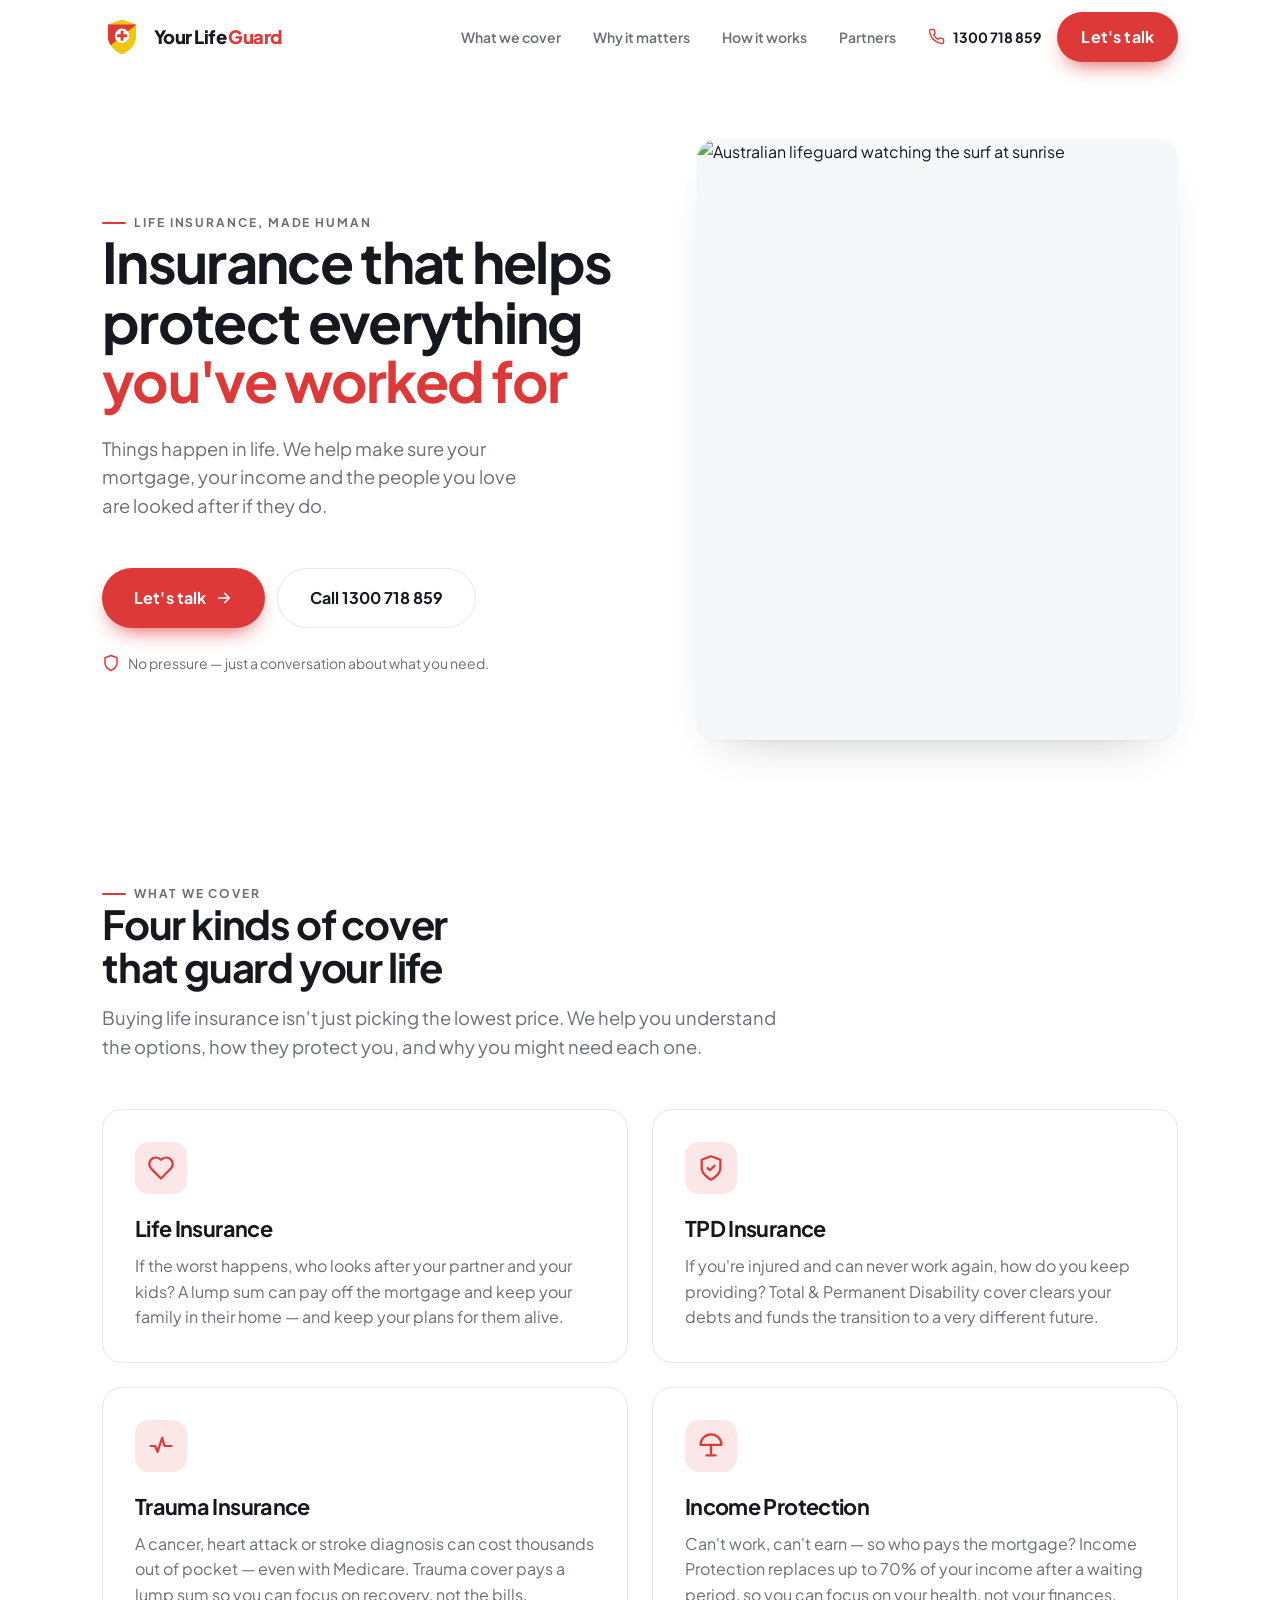
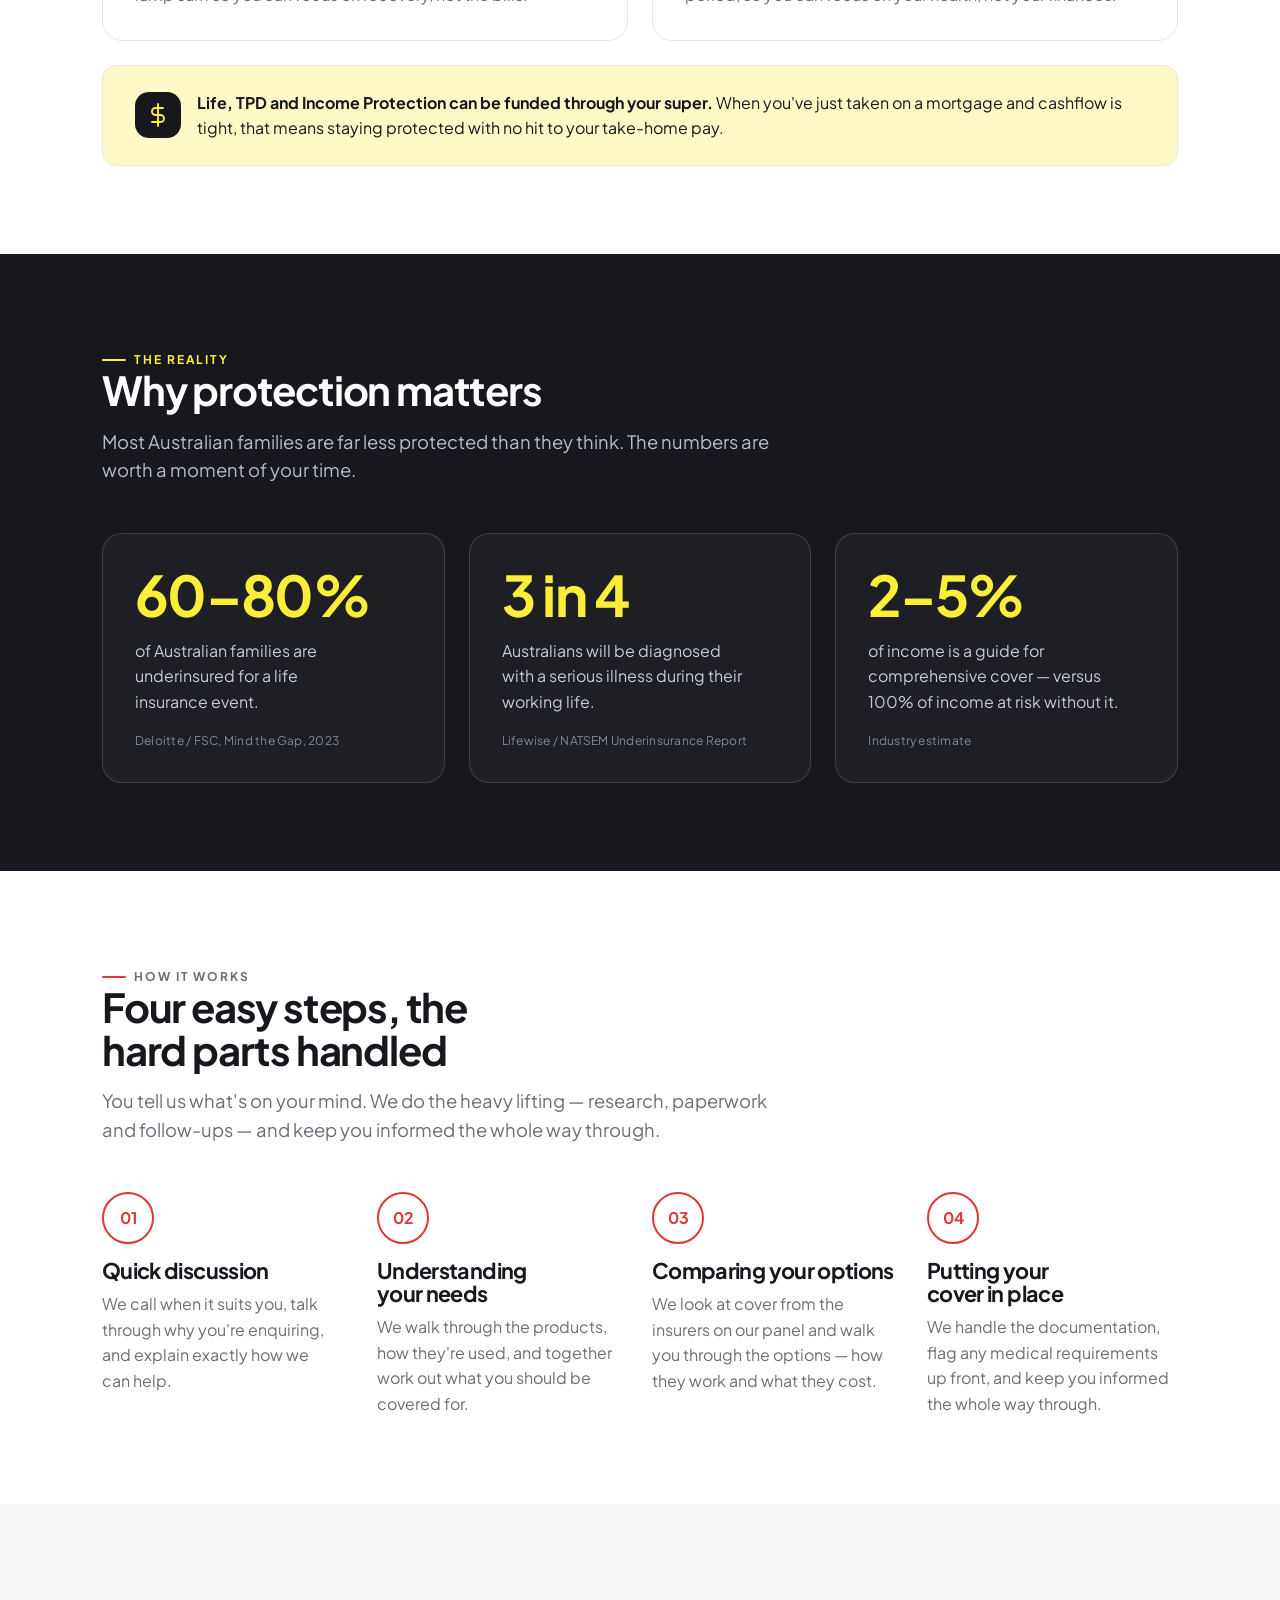
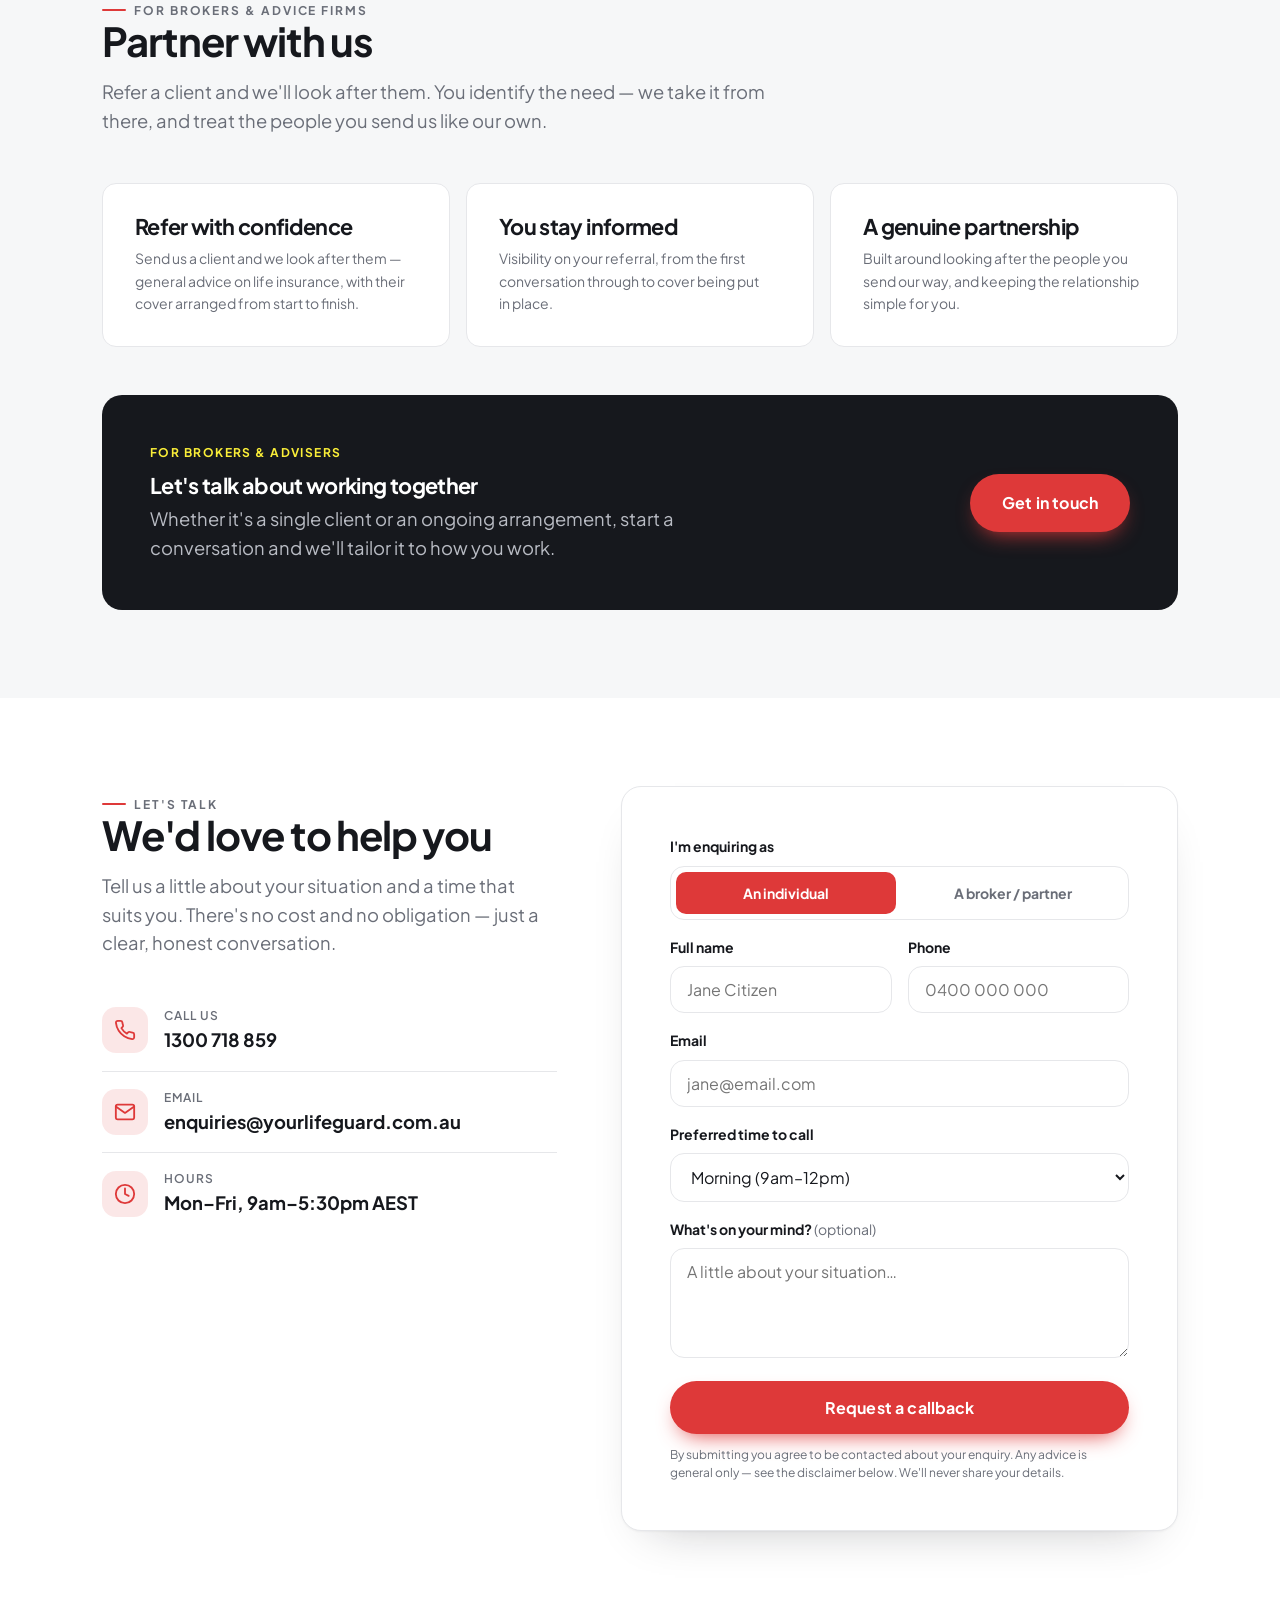
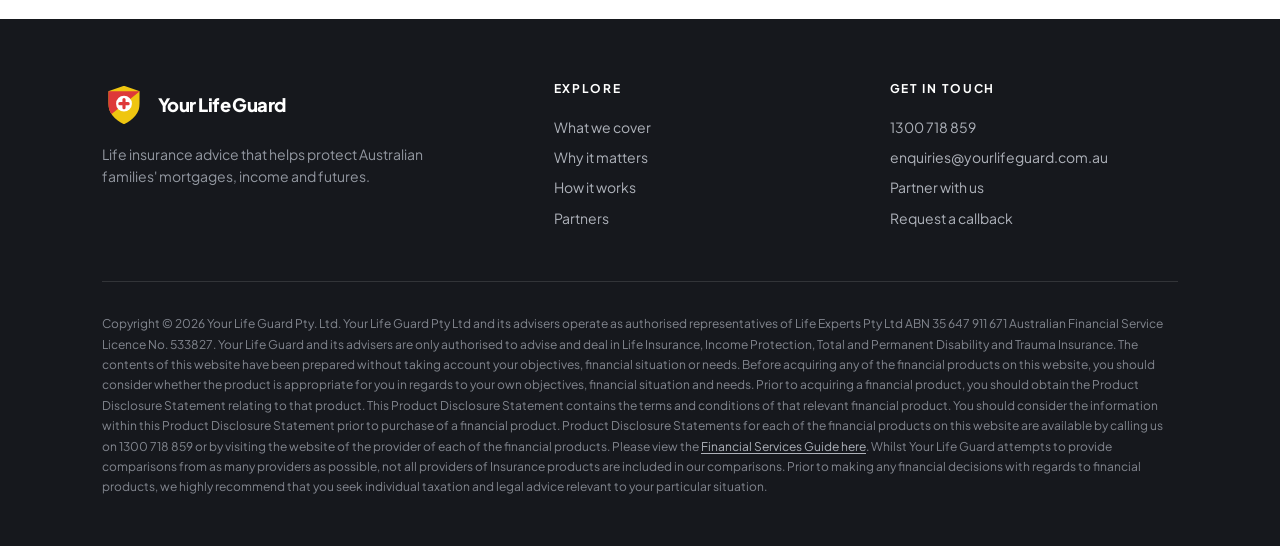
==== index.html @ 5fa9c820 "Use Unsplash CDN for hero image (replace later with own photo)" ====
<!DOCTYPE html>
<html lang="en-AU" data-direction="c">
<head>
<meta charset="UTF-8">
<meta name="viewport" content="width=device-width,initial-scale=1">
<title>Your Life Guard — Insurance that helps protect what matters</title>
<meta name="description" content="Your Life Guard helps Australian families arrange life insurance — Life, Income Protection, TPD and Trauma cover. General advice, made simple.">
<link rel="preconnect" href="https://fonts.googleapis.com">
<link rel="preconnect" href="https://fonts.gstatic.com" crossorigin>
<link href="https://fonts.googleapis.com/css2?family=Plus+Jakarta+Sans:wght@400;500;600;700;800&display=swap" rel="stylesheet">
<link rel="icon" type="image/svg+xml" href="favicon.svg">
<link rel="stylesheet" href="styles.css">
</head>
<body>

<header class="site-header">
  <div class="container nav">
    <a class="brand" href="#top" aria-label="Your Life Guard home">
      <span class="ylg-mark" data-logo="light"></span>
      <span class="brand-name">Your Life <span class="accent">Guard</span></span>
    </a>
    <nav class="nav-links" aria-label="Primary">
      <a href="#cover">What we cover</a>
      <a href="#matters">Why it matters</a>
      <a href="#how">How it works</a>
      <a href="#partners">Partners</a>
    </nav>
    <div class="nav-cta">
      <a class="nav-phone" href="tel:1300718859">
        <svg viewBox="0 0 24 24" fill="none" stroke="currentColor" stroke-width="2" stroke-linecap="round" stroke-linejoin="round"><path d="M22 16.92v3a2 2 0 0 1-2.18 2 19.79 19.79 0 0 1-8.63-3.07 19.5 19.5 0 0 1-6-6 19.79 19.79 0 0 1-3.07-8.67A2 2 0 0 1 4.11 2h3a2 2 0 0 1 2 1.72c.13.96.36 1.9.7 2.81a2 2 0 0 1-.45 2.11L8.09 9.91a16 16 0 0 0 6 6l1.27-1.27a2 2 0 0 1 2.11-.45c.91.34 1.85.57 2.81.7A2 2 0 0 1 22 16.92Z"/></svg>
        <span>1300 718 859</span>
      </a>
      <a class="btn btn-primary" href="#contact">Let's talk</a>
    </div>
    <button class="nav-toggle" aria-label="Menu">
      <svg width="26" height="26" viewBox="0 0 24 24" fill="none" stroke="currentColor" stroke-width="2" stroke-linecap="round"><path d="M3 6h18M3 12h18M3 18h18"/></svg>
    </button>
  </div>
</header>

<main id="top">

<section class="hero">
  <div class="container hero-grid">
    <div class="hero-copy reveal">
      <span class="eyebrow">Life insurance, made human</span>
      <h1>Insurance that helps protect everything <span class="accent">you've worked for</span></h1>
      <p class="lead">Things happen in life. We help make sure your mortgage, your income and the people you love are looked after if they do.</p>
      <div class="hero-actions">
        <a class="btn btn-primary btn-lg" href="#contact">Let's talk
          <svg viewBox="0 0 24 24" fill="none" stroke="currentColor" stroke-width="2.2" stroke-linecap="round" stroke-linejoin="round"><path d="M5 12h14M13 6l6 6-6 6"/></svg>
        </a>
        <a class="btn btn-ghost btn-lg" href="tel:1300718859">Call 1300 718 859</a>
      </div>
      <p class="hero-reassure">
        <svg viewBox="0 0 24 24" fill="none" stroke="currentColor" stroke-width="2" stroke-linecap="round" stroke-linejoin="round"><path d="M12 22s8-4 8-10V5l-8-3-8 3v7c0 6 8 10 8 10Z"/></svg>
        No pressure — just a conversation about what you need.
      </p>
    </div>
    <div class="hero-media reveal">
      <div class="photo">
        <img src="https://images.unsplash.com/photo-1530541930197-ff16ac917b0e?w=900&auto=format&fit=crop&q=80" alt="Australian lifeguard watching the surf at sunrise">
      </div>
    </div>
  </div>
</section>

<section class="block" id="cover">
  <div class="container">
    <div class="block-head reveal">
      <span class="eyebrow">What we cover</span>
      <h2 class="section-title">Four kinds of cover that guard your life</h2>
      <p class="lead">Buying life insurance isn't just picking the lowest price. We help you understand the options, how they protect you, and why you might need each one.</p>
    </div>
    <div class="products">
      <article class="product reveal">
        <div class="pico"><svg viewBox="0 0 24 24" fill="none" stroke="currentColor" stroke-width="1.9" stroke-linecap="round" stroke-linejoin="round"><path d="M19 14c1.49-1.46 3-3.21 3-5.5A5.5 5.5 0 0 0 16.5 3c-1.76 0-3 .5-4.5 2-1.5-1.5-2.74-2-4.5-2A5.5 5.5 0 0 0 2 8.5c0 2.3 1.5 4.05 3 5.5l7 7Z"/></svg></div>
        <h3>Life Insurance</h3>
        <p>If the worst happens, who looks after your partner and your kids? A lump sum can pay off the mortgage and keep your family in their home — and keep your plans for them alive.</p>
      </article>
      <article class="product reveal">
        <div class="pico"><svg viewBox="0 0 24 24" fill="none" stroke="currentColor" stroke-width="1.9" stroke-linecap="round" stroke-linejoin="round"><path d="M12 22s8-4 8-10V5l-8-3-8 3v7c0 6 8 10 8 10Z"/><path d="M9 12l2 2 4-4"/></svg></div>
        <h3>TPD Insurance</h3>
        <p>If you're injured and can never work again, how do you keep providing? Total &amp; Permanent Disability cover clears your debts and funds the transition to a very different future.</p>
      </article>
      <article class="product reveal">
        <div class="pico"><svg viewBox="0 0 24 24" fill="none" stroke="currentColor" stroke-width="1.9" stroke-linecap="round" stroke-linejoin="round"><path d="M3 12h4l2 5 4-12 2 7h6"/></svg></div>
        <h3>Trauma Insurance</h3>
        <p>A cancer, heart attack or stroke diagnosis can cost thousands out of pocket — even with Medicare. Trauma cover pays a lump sum so you can focus on recovery, not the bills.</p>
      </article>
      <article class="product reveal">
        <div class="pico"><svg viewBox="0 0 24 24" fill="none" stroke="currentColor" stroke-width="1.9" stroke-linecap="round" stroke-linejoin="round"><path d="M12 2a9 9 0 0 0-9 9h18a9 9 0 0 0-9-9Z"/><path d="M12 11v9M8 20h8"/></svg></div>
        <h3>Income Protection</h3>
        <p>Can't work, can't earn — so who pays the mortgage? Income Protection replaces up to 70% of your income after a waiting period, so you can focus on your health, not your finances.</p>
      </article>
    </div>
    <div class="super-note reveal">
      <span class="ico"><svg viewBox="0 0 24 24" fill="none" stroke="currentColor" stroke-width="1.9" stroke-linecap="round" stroke-linejoin="round"><path d="M12 1v22M17 5H9.5a3.5 3.5 0 0 0 0 7h5a3.5 3.5 0 0 1 0 7H6"/></svg></span>
      <p><strong>Life, TPD and Income Protection can be funded through your super.</strong> When you've just taken on a mortgage and cashflow is tight, that means staying protected with no hit to your take-home pay.</p>
    </div>
  </div>
</section>

<section class="block reality" id="matters">
  <div class="container">
    <div class="block-head reveal">
      <span class="eyebrow">The reality</span>
      <h2 class="section-title">Why protection matters</h2>
      <p class="lead">Most Australian families are far less protected than they think. The numbers are worth a moment of your time.</p>
    </div>
    <div class="reality-grid">
      <div class="reality-card reveal">
        <div class="big">60–80%</div>
        <p>of Australian families are underinsured for a life insurance event.</p>
        <div class="src">Deloitte / FSC, Mind the Gap, 2023</div>
      </div>
      <div class="reality-card reveal">
        <div class="big">3 in 4</div>
        <p>Australians will be diagnosed with a serious illness during their working life.</p>
        <div class="src">Lifewise / NATSEM Underinsurance Report</div>
      </div>
      <div class="reality-card reveal">
        <div class="big">2–5%</div>
        <p>of income is a guide for comprehensive cover — versus 100% of income at risk without it.</p>
        <div class="src">Industry estimate</div>
      </div>
    </div>
  </div>
</section>

<section class="block" id="how">
  <div class="container">
    <div class="block-head reveal">
      <span class="eyebrow">How it works</span>
      <h2 class="section-title">Four easy steps, the hard parts handled</h2>
      <p class="lead">You tell us what's on your mind. We do the heavy lifting — research, paperwork and follow-ups — and keep you informed the whole way through.</p>
    </div>
    <div class="steps">
      <div class="step reveal"><h3>Quick discussion</h3><p>We call when it suits you, talk through why you're enquiring, and explain exactly how we can help.</p></div>
      <div class="step reveal"><h3>Understanding your needs</h3><p>We walk through the products, how they're used, and together work out what you should be covered for.</p></div>
      <div class="step reveal"><h3>Comparing your options</h3><p>We look at cover from the insurers on our panel and walk you through the options — how they work and what they cost.</p></div>
      <div class="step reveal"><h3>Putting your cover in place</h3><p>We handle the documentation, flag any medical requirements up front, and keep you informed the whole way through.</p></div>
    </div>
  </div>
</section>

<section class="block partners" id="partners">
  <div class="container">
    <div class="block-head reveal">
      <span class="eyebrow">For brokers &amp; advice firms</span>
      <h2 class="section-title">Partner with us</h2>
      <p class="lead">Refer a client and we'll look after them. You identify the need — we take it from there, and treat the people you send us like our own.</p>
    </div>
    <div class="partner-models">
      <div class="pmodel reveal"><h3>Refer with confidence</h3><p>Send us a client and we look after them — general advice on life insurance, with their cover arranged from start to finish.</p></div>
      <div class="pmodel reveal"><h3>You stay informed</h3><p>Visibility on your referral, from the first conversation through to cover being put in place.</p></div>
      <div class="pmodel reveal"><h3>A genuine partnership</h3><p>Built around looking after the people you send our way, and keeping the relationship simple for you.</p></div>
    </div>
    <div class="partner-cta reveal">
      <div>
        <span class="soon">For brokers &amp; advisers</span>
        <h3>Let's talk about working together</h3>
        <p class="lead">Whether it's a single client or an ongoing arrangement, start a conversation and we'll tailor it to how you work.</p>
      </div>
      <a class="btn btn-primary btn-lg" href="#contact">Get in touch</a>
    </div>
  </div>
</section>

<section class="contact" id="contact">
  <div class="container contact-grid">
    <div class="contact-aside reveal">
      <span class="eyebrow">Let's talk</span>
      <h2>We'd love to help you</h2>
      <p class="lead">Tell us a little about your situation and a time that suits you. There's no cost and no obligation — just a clear, honest conversation.</p>
      <div class="contact-method">
        <span class="cmi"><svg viewBox="0 0 24 24" fill="none" stroke="currentColor" stroke-width="2" stroke-linecap="round" stroke-linejoin="round"><path d="M22 16.92v3a2 2 0 0 1-2.18 2 19.79 19.79 0 0 1-8.63-3.07 19.5 19.5 0 0 1-6-6 19.79 19.79 0 0 1-3.07-8.67A2 2 0 0 1 4.11 2h3a2 2 0 0 1 2 1.72c.13.96.36 1.9.7 2.81a2 2 0 0 1-.45 2.11L8.09 9.91a16 16 0 0 0 6 6l1.27-1.27a2 2 0 0 1 2.11-.45c.91.34 1.85.57 2.81.7A2 2 0 0 1 22 16.92Z"/></svg></span>
        <div><div class="lbl">Call us</div><div class="val">1300 718 859</div></div>
      </div>
      <div class="contact-method">
        <span class="cmi"><svg viewBox="0 0 24 24" fill="none" stroke="currentColor" stroke-width="2" stroke-linecap="round" stroke-linejoin="round"><path d="M4 4h16a2 2 0 0 1 2 2v12a2 2 0 0 1-2 2H4a2 2 0 0 1-2-2V6a2 2 0 0 1 2-2Z"/><path d="m22 6-10 7L2 6"/></svg></span>
        <div><div class="lbl">Email</div><div class="val">enquiries@yourlifeguard.com.au</div></div>
      </div>
      <div class="contact-method">
        <span class="cmi"><svg viewBox="0 0 24 24" fill="none" stroke="currentColor" stroke-width="2" stroke-linecap="round" stroke-linejoin="round"><circle cx="12" cy="12" r="10"/><path d="M12 6v6l4 2"/></svg></span>
        <div><div class="lbl">Hours</div><div class="val">Mon–Fri, 9am–5:30pm AEST</div></div>
      </div>
    </div>

    <form class="form-card reveal" id="contact-form" action="https://formsubmit.co/enquiries@yourlifeguard.com.au" method="POST">
      <input type="hidden" name="_subject" value="Website enquiry — Your Life Guard">
      <input type="hidden" name="_captcha" value="false">
      <input type="hidden" name="_template" value="table">
      <div class="form-body">
        <div class="field">
          <label>I'm enquiring as</label>
          <div class="segmented" role="group" aria-label="I am">
            <button type="button" data-who="Individual" aria-pressed="true">An individual</button>
            <button type="button" data-who="Partner" aria-pressed="false">A broker / partner</button>
          </div>
          <input type="hidden" id="who-input" name="who" value="Individual">
        </div>
        <div class="field-row">
          <div class="field"><label for="f-name">Full name</label><input id="f-name" name="name" type="text" placeholder="Jane Citizen" required></div>
          <div class="field"><label for="f-phone">Phone</label><input id="f-phone" name="phone" type="tel" placeholder="0400 000 000" required></div>
        </div>
        <div class="field"><label for="f-email">Email</label><input id="f-email" name="email" type="email" placeholder="jane@email.com" required></div>
        <div class="field"><label for="f-time">Preferred time to call</label>
          <select id="f-time" name="time">
            <option>Morning (9am–12pm)</option>
            <option>Afternoon (12pm–5pm)</option>
            <option>After hours</option>
          </select>
        </div>
        <div class="field"><label for="f-msg">What's on your mind? <span style="font-weight:400;color:var(--text-soft);">(optional)</span></label><textarea id="f-msg" name="message" placeholder="A little about your situation…"></textarea></div>
        <button type="submit" class="btn btn-primary btn-lg" style="width:100%;">Request a callback</button>
        <p class="form-note">By submitting you agree to be contacted about your enquiry. Any advice is general only — see the disclaimer below. We'll never share your details.</p>
      </div>
    </form>
  </div>
</section>

</main>

<footer class="site-footer">
  <div class="container">
    <div class="footer-top">
      <div class="footer-brand">
        <a class="brand" href="#top" aria-label="Your Life Guard home">
          <span class="ylg-mark" data-logo="dark"></span>
          <span class="brand-name">Your Life Guard</span>
        </a>
        <p>Life insurance advice that helps protect Australian families' mortgages, income and futures.</p>
      </div>
      <div class="footer-col">
        <h4>Explore</h4>
        <a href="#cover">What we cover</a>
        <a href="#matters">Why it matters</a>
        <a href="#how">How it works</a>
        <a href="#partners">Partners</a>
      </div>
      <div class="footer-col">
        <h4>Get in touch</h4>
        <a href="tel:1300718859">1300 718 859</a>
        <a href="mailto:enquiries@yourlifeguard.com.au">enquiries@yourlifeguard.com.au</a>
        <a href="#partners">Partner with us</a>
        <a href="#contact">Request a callback</a>
      </div>
    </div>

    <div class="disclaimer">
      <p>Copyright © 2026 Your Life Guard Pty. Ltd. Your Life Guard Pty Ltd and its advisers operate as authorised representatives of Life Experts Pty Ltd ABN 35 647 911 671 Australian Financial Service Licence No. 533827. Your Life Guard and its advisers are only authorised to advise and deal in Life Insurance, Income Protection, Total and Permanent Disability and Trauma Insurance. The contents of this website have been prepared without taking account your objectives, financial situation or needs. Before acquiring any of the financial products on this website, you should consider whether the product is appropriate for you in regards to your own objectives, financial situation and needs. Prior to acquiring a financial product, you should obtain the Product Disclosure Statement relating to that product. This Product Disclosure Statement contains the terms and conditions of that relevant financial product. You should consider the information within this Product Disclosure Statement prior to purchase of a financial product. Product Disclosure Statements for each of the financial products on this website are available by calling us on 1300 718 859 or by visiting the website of the provider of each of the financial products. Please view the <a href="https://saveucomau.sharepoint.com/:b:/s/LifeExperts/IQAUs5DjWaDaS4wtyEu81DFpAeVQ5xB0ianDspOv0teaLDg?e=2vvRMz" target="_blank" rel="noopener">Financial Services Guide here</a>. Whilst Your Life Guard attempts to provide comparisons from as many providers as possible, not all providers of Insurance products are included in our comparisons. Prior to making any financial decisions with regards to financial products, we highly recommend that you seek individual taxation and legal advice relevant to your particular situation.</p>
    </div>
  </div>
</footer>

<script src="logos-lab.js"></script>
<script src="app.js"></script>
<script>
(function(){if(window.parent===window)return;var lastH=0;function p(){var h=Math.max(document.documentElement.scrollHeight,document.body?document.body.scrollHeight:0);if(h&&h!==lastH){lastH=h;try{window.parent.postMessage({ylg:'h',h:h},'*');}catch(e){}}}if(window.ResizeObserver){new ResizeObserver(p).observe(document.documentElement);}window.addEventListener('load',p);window.addEventListener('resize',p);setInterval(p,800);document.addEventListener('click',function(e){var a=e.target&&e.target.closest?e.target.closest('a[href^="#"]'):null;if(!a)return;var hash=a.getAttribute('href');if(!hash||hash==='#')return;var el=document.getElementById(hash.slice(1));if(!el)return;e.preventDefault();var r=el.getBoundingClientRect();try{window.parent.postMessage({ylg:'scrollTo',y:r.top+window.scrollY},'*');}catch(err){}});})();
</script>
</body>
</html>
---- styles.css ----
:root{--red:#DE3939;--red-hover:#C42E2E;--yellow:#FAEE38;--yellow-2:#EFC610;--ink:#16181D;--bg:#FFFFFF;--surface:#FFFFFF;--surface-2:#F6F7F8;--text:#16181D;--text-soft:#6A6E78;--line:#E6E7EA;--accent:#DE3939;--accent-hover:#C42E2E;--accent-ink:#FFFFFF;--highlight:#FAEE38;--font:"Plus Jakarta Sans",system-ui,sans-serif;--fs-display:clamp(2.4rem,5vw,3.5rem);--fs-h2:clamp(1.8rem,3.4vw,2.5rem);--fs-h3:1.35rem;--fs-lead:1.15rem;--fs-body:1rem;--fs-sm:0.875rem;--fs-xs:0.75rem;--s-1:4px;--s-2:8px;--s-3:12px;--s-4:16px;--s-5:24px;--s-6:32px;--s-7:48px;--s-8:64px;--s-9:96px;--section-y:clamp(56px,8vw,88px);--radius:14px;--radius-lg:20px;--maxw:1140px;--h-spacing:-0.03em;--shadow:0 1px 2px rgba(16,18,22,.04),0 22px 48px -30px rgba(16,18,22,.3);}
*{box-sizing:border-box;}
html{scroll-behavior:smooth;scroll-padding-top:84px;-webkit-text-size-adjust:100%;}
body{margin:0;background:var(--bg);color:var(--text);font-family:var(--font);font-size:var(--fs-body);line-height:1.6;font-weight:400;-webkit-font-smoothing:antialiased;}
img{max-width:100%;display:block;}
a{color:inherit;text-decoration:none;}
button{font-family:inherit;cursor:pointer;}
h1,h2,h3,h4{margin:0;font-weight:700;letter-spacing:var(--h-spacing);line-height:1.06;text-wrap:balance;color:var(--text);}
p{margin:0;text-wrap:pretty;}
.container{max-width:var(--maxw);margin:0 auto;padding:0 var(--s-6);}
section{position:relative;}
.eyebrow{font-size:var(--fs-xs);font-weight:700;letter-spacing:.16em;text-transform:uppercase;color:var(--text-soft);display:inline-flex;align-items:center;gap:var(--s-2);}
.eyebrow::before{content:"";width:24px;height:2px;background:var(--accent);border-radius:2px;}
.section-title{font-size:var(--fs-h2);}
.lead{font-size:var(--fs-lead);color:var(--text-soft);line-height:1.55;}
.btn{display:inline-flex;align-items:center;justify-content:center;gap:var(--s-2);padding:var(--s-3) var(--s-5);border-radius:999px;border:none;font-family:var(--font);font-weight:700;font-size:var(--fs-body);letter-spacing:.01em;white-space:nowrap;transition:transform .18s ease,box-shadow .25s ease,background .2s ease,color .2s ease;}
.btn svg{width:18px;height:18px;}
.btn-primary{background:var(--accent);color:var(--accent-ink);box-shadow:0 10px 22px -10px var(--accent);}
.btn-primary:hover{background:var(--accent-hover);transform:translateY(-2px);box-shadow:0 16px 30px -12px var(--accent);}
.btn-ghost{background:transparent;color:var(--text);border:1.6px solid var(--line);}
.btn-ghost:hover{border-color:var(--text);transform:translateY(-2px);}
.btn-lg{padding:var(--s-4) var(--s-6);}
.site-header{position:sticky;top:0;z-index:50;background:color-mix(in srgb,var(--bg) 84%,transparent);backdrop-filter:saturate(1.4) blur(14px);border-bottom:1px solid transparent;transition:border-color .3s,background .3s;}
.site-header.scrolled{border-bottom-color:var(--line);}
.nav{display:flex;align-items:center;gap:var(--s-6);height:74px;}
.brand{display:flex;align-items:center;gap:var(--s-3);font-weight:800;}
.brand .ylg-mark{width:40px;height:40px;flex:none;}
.brand-name{font-size:var(--fs-lead);font-weight:800;line-height:1;letter-spacing:var(--h-spacing);}
.brand-name .accent{color:var(--accent);}
.nav-links{display:flex;align-items:center;gap:var(--s-6);margin-left:auto;}
.nav-links a{font-size:var(--fs-sm);font-weight:600;color:var(--text-soft);transition:color .2s;white-space:nowrap;}
.nav-links a:hover{color:var(--text);}
.nav-cta{display:flex;align-items:center;gap:var(--s-4);}
.nav-phone{display:inline-flex;align-items:center;gap:var(--s-2);font-weight:700;color:var(--text);font-size:var(--fs-sm);white-space:nowrap;}
.nav-phone svg{width:17px;height:17px;color:var(--accent);}
.nav-toggle{display:none;background:none;border:none;color:var(--text);}
.hero{padding:var(--s-8) 0 var(--s-7);overflow:hidden;}
.hero-grid{display:grid;grid-template-columns:1.05fr .95fr;gap:var(--s-8);align-items:center;}
.hero h1{font-size:var(--fs-display);}
.hero h1 .accent{color:var(--accent);}
.hero .lead{margin-top:var(--s-5);max-width:32ch;}
.hero-actions{display:flex;flex-wrap:wrap;gap:var(--s-3);margin-top:var(--s-7);}
.hero-reassure{display:flex;align-items:center;gap:var(--s-2);margin-top:var(--s-5);color:var(--text-soft);font-size:var(--fs-sm);}
.hero-reassure svg{width:18px;height:18px;color:var(--accent);flex:none;}
.hero-media{position:relative;}
.hero-media .photo{position:relative;border-radius:var(--radius-lg);overflow:hidden;aspect-ratio:4/5;box-shadow:var(--shadow);background:var(--surface-2);}
.hero-media .photo img{width:100%;height:100%;object-fit:cover;}
.block{padding:var(--section-y) 0;}
.block-head{max-width:680px;margin-bottom:var(--s-7);}
.block-head.center{margin-inline:auto;text-align:center;}
.block-head .lead{margin-top:var(--s-4);}
.products{display:grid;grid-template-columns:repeat(2,1fr);gap:var(--s-5);}
.product{background:var(--surface);border:1px solid var(--line);border-radius:var(--radius-lg);padding:var(--s-6);transition:transform .25s ease,box-shadow .25s ease,border-color .25s;}
.product:hover{transform:translateY(-4px);box-shadow:var(--shadow);border-color:transparent;}
.product .pico{width:52px;height:52px;border-radius:var(--radius);display:grid;place-items:center;background:color-mix(in srgb,var(--accent) 12%,transparent);color:var(--accent);margin-bottom:var(--s-5);}
.product .pico svg{width:28px;height:28px;}
.product h3{font-size:var(--fs-h3);margin-bottom:var(--s-3);}
.product p{color:var(--text-soft);}
.super-note{margin-top:var(--s-5);display:flex;gap:var(--s-4);align-items:center;background:color-mix(in srgb,var(--highlight) 28%,var(--surface));border:1px solid var(--line);border-radius:var(--radius);padding:var(--s-5) var(--s-6);}
.super-note .ico{width:46px;height:46px;border-radius:var(--radius);background:var(--ink);color:var(--yellow);display:grid;place-items:center;flex:none;}
.super-note .ico svg{width:24px;height:24px;}
.super-note strong{color:var(--text);}
.reality{background:var(--ink);color:#E9EAEC;}
.reality .section-title,.reality h3{color:#FFFFFF;}
.reality .eyebrow{color:var(--yellow);}
.reality .eyebrow::before{background:var(--yellow);}
.reality .lead{color:#B9BCC4;}
.reality-grid{display:grid;grid-template-columns:repeat(3,1fr);gap:var(--s-5);}
.reality-card{border:1px solid rgba(255,255,255,.14);border-radius:var(--radius-lg);padding:var(--s-6);background:rgba(255,255,255,.03);}
.reality-card .big{font-size:var(--fs-display);font-weight:700;color:var(--yellow);line-height:1;letter-spacing:var(--h-spacing);}
.reality-card p{margin-top:var(--s-4);color:#C7CAD1;}
.reality-card .src{margin-top:var(--s-4);font-size:var(--fs-xs);color:#82868F;letter-spacing:.02em;}
.steps{display:grid;grid-template-columns:repeat(4,1fr);gap:var(--s-5);counter-reset:step;}
.step::before{counter-increment:step;content:counter(step,decimal-leading-zero);font-weight:700;font-size:var(--fs-body);color:var(--accent);display:inline-grid;place-items:center;width:48px;height:48px;border-radius:50%;border:2px solid var(--accent);margin-bottom:var(--s-4);}
.step h3{font-size:var(--fs-h3);margin-bottom:var(--s-2);}
.step p{color:var(--text-soft);}
.partners{background:var(--surface-2);}
.partner-models{display:grid;grid-template-columns:repeat(3,1fr);gap:var(--s-4);}
.pmodel{background:var(--surface);border:1px solid var(--line);border-radius:var(--radius);padding:var(--s-6);}
.pmodel h3{font-size:var(--fs-h3);margin-bottom:var(--s-2);}
.pmodel p{font-size:var(--fs-sm);color:var(--text-soft);}
.partner-cta{margin-top:var(--s-7);display:flex;flex-wrap:wrap;align-items:center;gap:var(--s-5);justify-content:space-between;background:var(--ink);color:#fff;border-radius:var(--radius-lg);padding:var(--s-7);}
.partner-cta h3{color:#fff;font-size:var(--fs-h3);max-width:24ch;}
.partner-cta .lead{color:#B9BCC4;margin-top:var(--s-2);max-width:48ch;}
.partner-cta .soon{font-size:var(--fs-xs);letter-spacing:.12em;text-transform:uppercase;color:var(--yellow);font-weight:700;display:block;margin-bottom:var(--s-3);}
.contact{padding:var(--section-y) 0;}
.contact-grid{display:grid;grid-template-columns:.9fr 1.1fr;gap:var(--s-8);align-items:start;}
.contact-aside h2{font-size:var(--fs-h2);}
.contact-aside .lead{margin:var(--s-4) 0 var(--s-6);}
.contact-method{display:flex;gap:var(--s-4);align-items:center;padding:var(--s-4) 0;border-top:1px solid var(--line);}
.contact-method:first-of-type{border-top:none;}
.contact-method .cmi{width:46px;height:46px;border-radius:var(--radius);background:color-mix(in srgb,var(--accent) 12%,transparent);color:var(--accent);display:grid;place-items:center;flex:none;}
.contact-method .cmi svg{width:22px;height:22px;}
.contact-method .lbl{font-size:var(--fs-xs);text-transform:uppercase;letter-spacing:.08em;color:var(--text-soft);font-weight:600;}
.contact-method .val{font-weight:700;font-size:var(--fs-lead);}
.form-card{background:var(--surface);border:1px solid var(--line);border-radius:var(--radius-lg);padding:var(--s-7);box-shadow:var(--shadow);}
.field{margin-bottom:var(--s-4);}
.field label{display:block;font-size:var(--fs-sm);font-weight:700;margin-bottom:var(--s-2);color:var(--text);}
.field input,.field textarea,.field select{width:100%;padding:var(--s-3) var(--s-4);border:1.5px solid var(--line);border-radius:var(--radius);background:var(--bg);color:var(--text);font-family:var(--font);font-size:var(--fs-body);transition:border-color .2s,box-shadow .2s;}
.field input:focus,.field textarea:focus,.field select:focus{outline:none;border-color:var(--accent);box-shadow:0 0 0 3px color-mix(in srgb,var(--accent) 18%,transparent);}
.field textarea{resize:vertical;min-height:110px;}
.field-row{display:grid;grid-template-columns:1fr 1fr;gap:var(--s-4);}
.segmented{display:flex;gap:var(--s-2);background:var(--bg);border:1.5px solid var(--line);border-radius:var(--radius);padding:5px;}
.segmented button{flex:1;border:none;background:transparent;padding:var(--s-3);border-radius:10px;font-weight:700;font-size:var(--fs-sm);color:var(--text-soft);transition:all .2s;}
.segmented button[aria-pressed="true"]{background:var(--accent);color:var(--accent-ink);}
.form-note{font-size:var(--fs-xs);color:var(--text-soft);margin-top:var(--s-3);line-height:1.5;}
.form-success{display:none;text-align:center;padding:var(--s-6) var(--s-3);}
.form-success.show{display:block;}
.form-success .tick{width:62px;height:62px;border-radius:50%;background:color-mix(in srgb,var(--accent) 14%,transparent);color:var(--accent);display:grid;place-items:center;margin:0 auto var(--s-4);}
.form-success .tick svg{width:30px;height:30px;}
.form-success h3{font-size:var(--fs-h3);margin-bottom:var(--s-2);}
.form-success p{color:var(--text-soft);}
.site-footer{background:var(--ink);color:#CBCDD3;padding:var(--s-8) 0 var(--s-7);}
.footer-top{display:grid;grid-template-columns:1.4fr 1fr 1fr;gap:var(--s-7);padding-bottom:var(--s-7);border-bottom:1px solid rgba(255,255,255,.12);}
.footer-brand .brand-name{color:#fff;}
.footer-brand .ylg-mark{width:44px;height:44px;}
.footer-brand p{margin-top:var(--s-4);color:#9398A1;font-size:var(--fs-sm);max-width:34ch;}
.footer-col h4{font-size:var(--fs-xs);letter-spacing:.14em;text-transform:uppercase;color:#fff;margin-bottom:var(--s-4);font-weight:700;}
.footer-col a{display:block;color:#AEB2BA;font-size:var(--fs-sm);padding:var(--s-1) 0;transition:color .2s;}
.footer-col a:hover{color:#fff;}
.disclaimer{padding-top:var(--s-6);}
.disclaimer p{font-size:var(--fs-xs);line-height:1.7;color:#82868F;}
.disclaimer a{color:#AEB2BA;text-decoration:underline;text-underline-offset:2px;}
.disclaimer a:hover{color:#fff;}
.reveal{opacity:0;transform:translateY(20px);transition:opacity .7s cubic-bezier(.16,1,.3,1),transform .7s cubic-bezier(.16,1,.3,1);}
.reveal.in{opacity:1;transform:none;}
@media (prefers-reduced-motion:reduce){.reveal{opacity:1;transform:none;transition:none;}html{scroll-behavior:auto;}}
@media (max-width:980px){
  .hero-grid{grid-template-columns:1fr;gap:var(--s-7);}
  .hero-media{max-width:440px;}
  .contact-grid{grid-template-columns:1fr;gap:var(--s-7);}
  .reality-grid,.partner-models,.steps{grid-template-columns:repeat(2,1fr);}
  .footer-top{grid-template-columns:1fr 1fr;}
}
@media (max-width:680px){
  body{font-size:var(--fs-body);}
  .nav-links{display:none;}
  .nav-toggle{display:inline-grid;place-items:center;margin-left:auto;}
  .nav-cta .nav-phone span{display:none;}
  .products,.reality-grid,.partner-models,.steps,.field-row{grid-template-columns:1fr;}
  .footer-top{grid-template-columns:1fr;}
  .partner-cta{flex-direction:column;align-items:flex-start;}
}
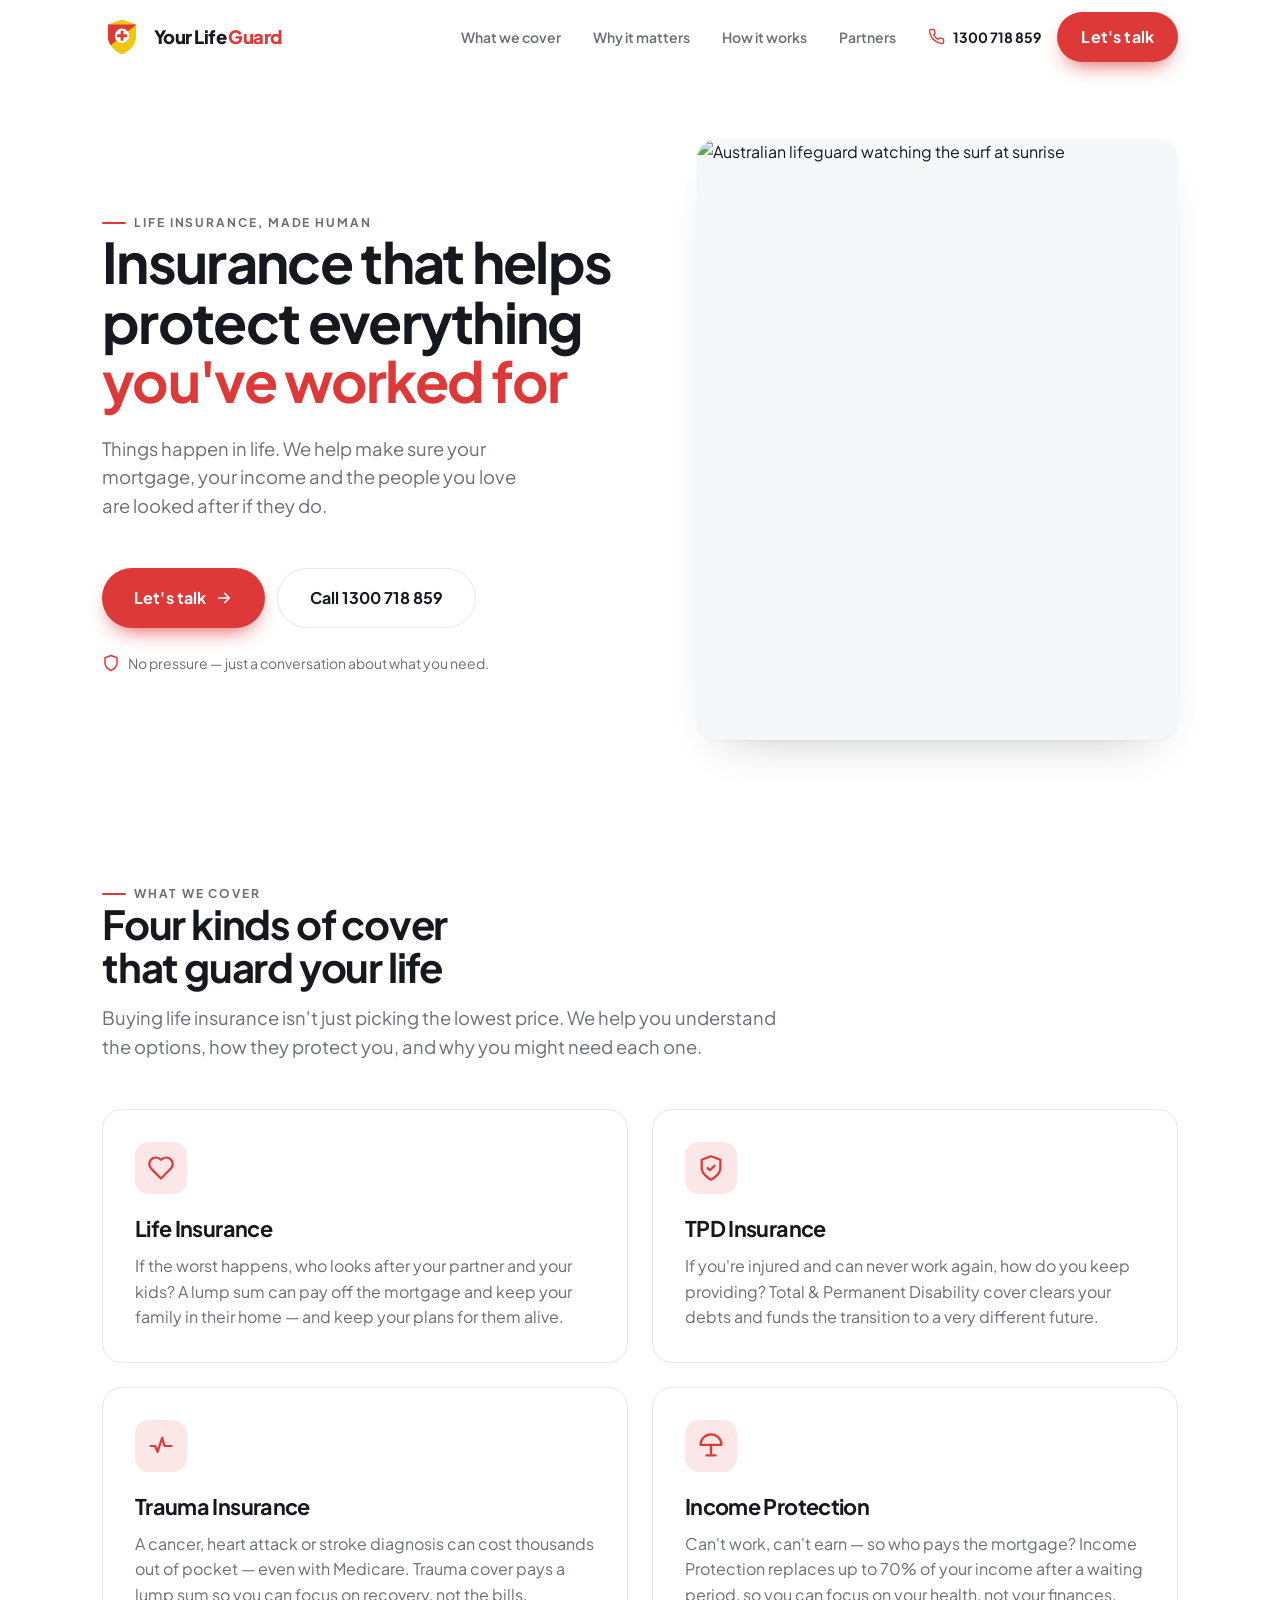
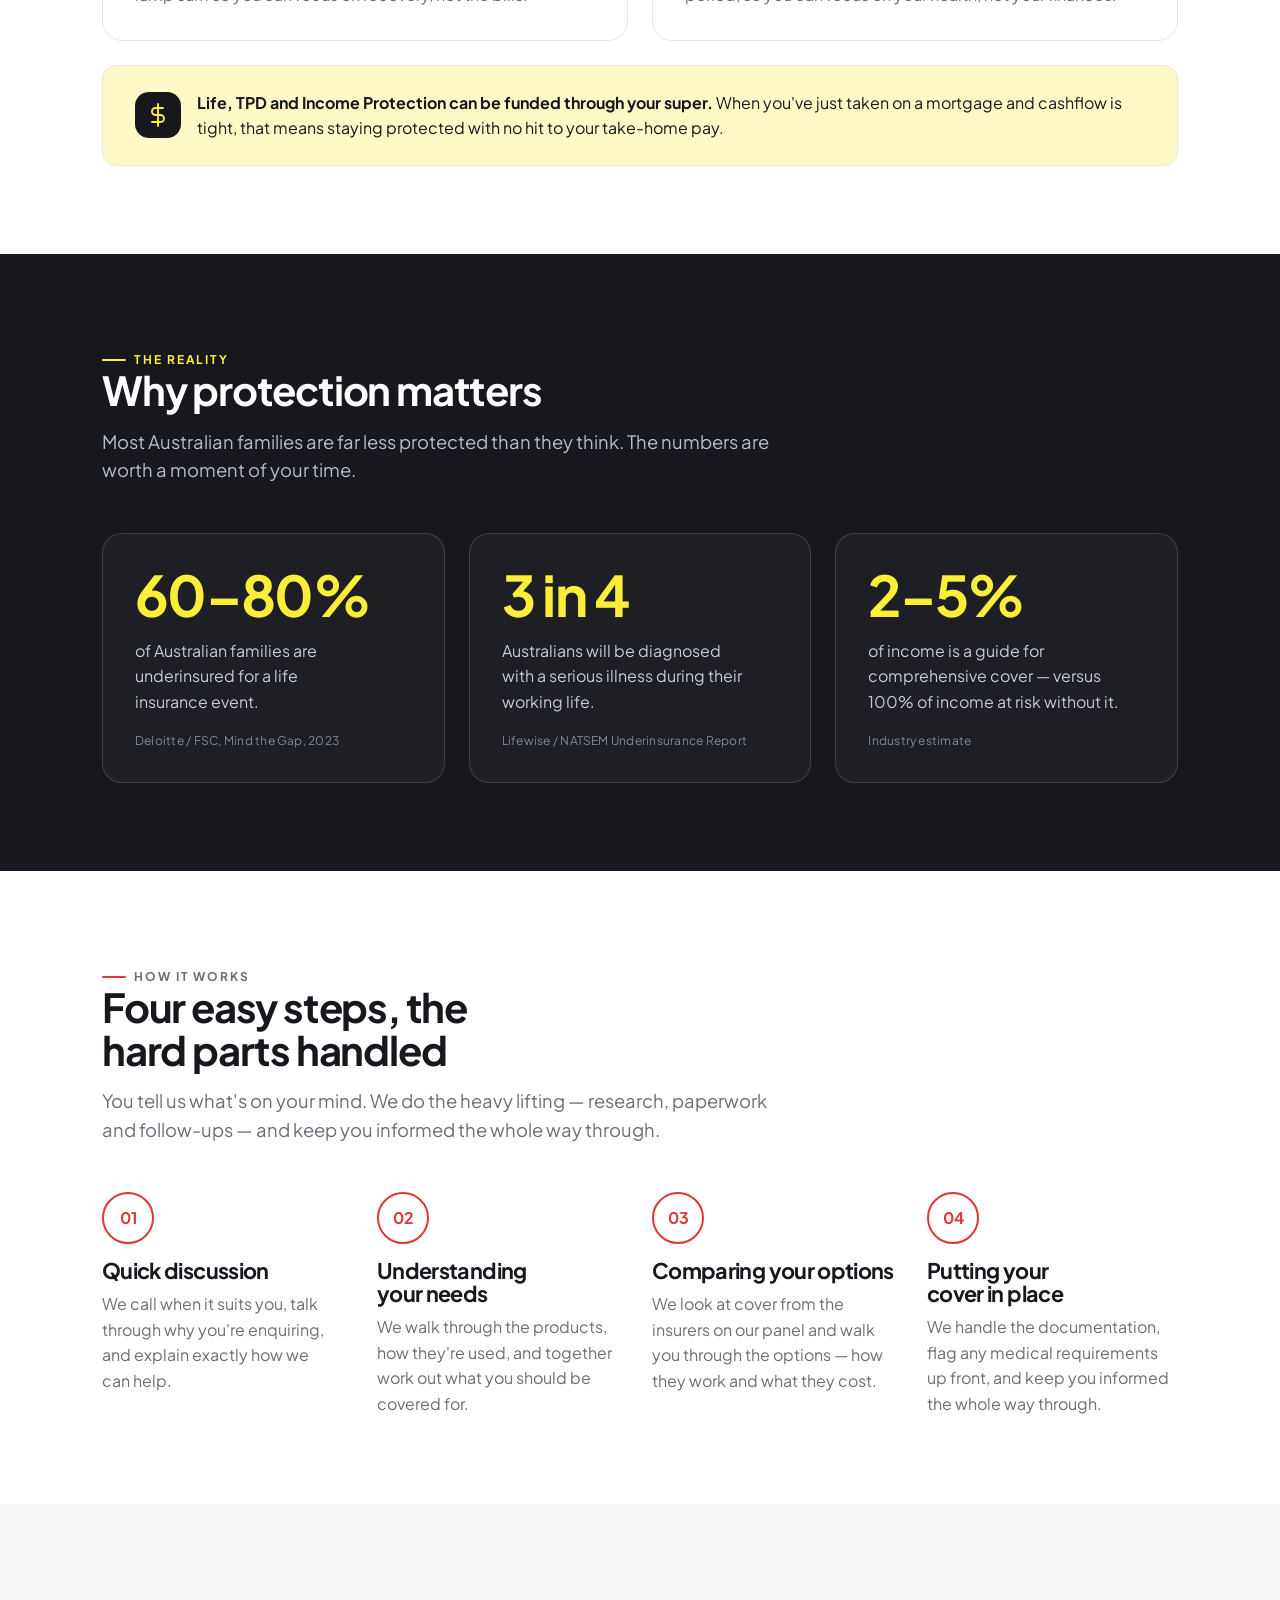
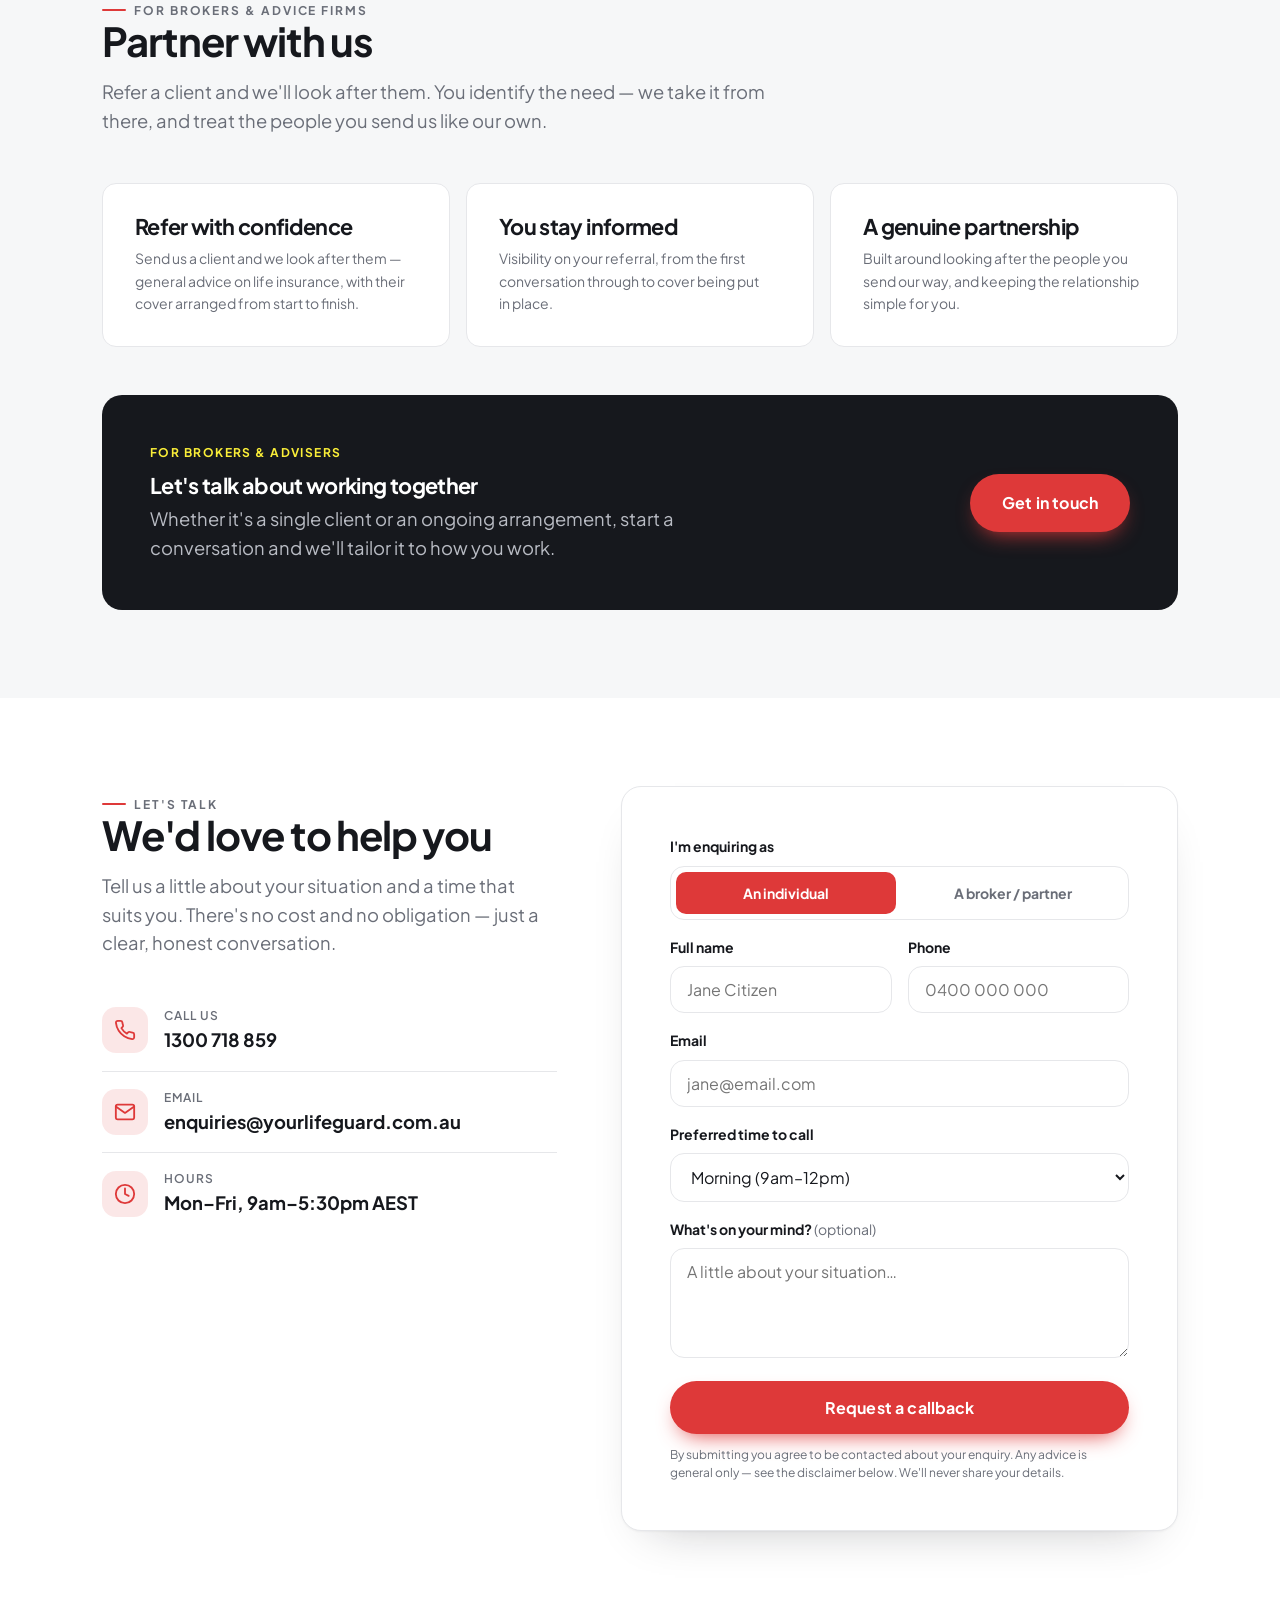
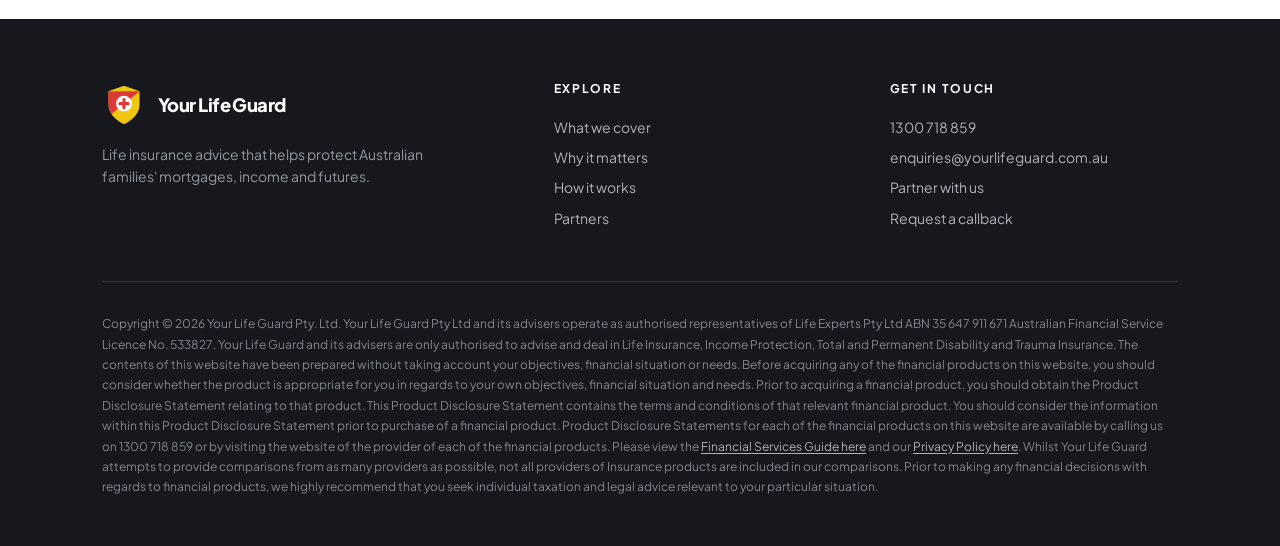
==== commit 427c1f63: "Restore Aussie lifeguard photo + remove anchor postMessage + privacy link" ====
--- a/index.html
+++ b/index.html
@@ -59,7 +59,7 @@
     </div>
     <div class="hero-media reveal">
       <div class="photo">
-        <img src="https://images.unsplash.com/photo-1530541930197-ff16ac917b0e?w=900&auto=format&fit=crop&q=80" alt="Australian lifeguard watching the surf at sunrise">
+        <img src="hero-lifeguard.jpg" alt="Australian lifeguard watching the surf at sunrise">
       </div>
     </div>
   </div>
@@ -249,7 +249,7 @@
     </div>
 
     <div class="disclaimer">
-      <p>Copyright © 2026 Your Life Guard Pty. Ltd. Your Life Guard Pty Ltd and its advisers operate as authorised representatives of Life Experts Pty Ltd ABN 35 647 911 671 Australian Financial Service Licence No. 533827. Your Life Guard and its advisers are only authorised to advise and deal in Life Insurance, Income Protection, Total and Permanent Disability and Trauma Insurance. The contents of this website have been prepared without taking account your objectives, financial situation or needs. Before acquiring any of the financial products on this website, you should consider whether the product is appropriate for you in regards to your own objectives, financial situation and needs. Prior to acquiring a financial product, you should obtain the Product Disclosure Statement relating to that product. This Product Disclosure Statement contains the terms and conditions of that relevant financial product. You should consider the information within this Product Disclosure Statement prior to purchase of a financial product. Product Disclosure Statements for each of the financial products on this website are available by calling us on 1300 718 859 or by visiting the website of the provider of each of the financial products. Please view the <a href="https://saveucomau.sharepoint.com/:b:/s/LifeExperts/IQAUs5DjWaDaS4wtyEu81DFpAeVQ5xB0ianDspOv0teaLDg?e=2vvRMz" target="_blank" rel="noopener">Financial Services Guide here</a>. Whilst Your Life Guard attempts to provide comparisons from as many providers as possible, not all providers of Insurance products are included in our comparisons. Prior to making any financial decisions with regards to financial products, we highly recommend that you seek individual taxation and legal advice relevant to your particular situation.</p>
+      <p>Copyright © 2026 Your Life Guard Pty. Ltd. Your Life Guard Pty Ltd and its advisers operate as authorised representatives of Life Experts Pty Ltd ABN 35 647 911 671 Australian Financial Service Licence No. 533827. Your Life Guard and its advisers are only authorised to advise and deal in Life Insurance, Income Protection, Total and Permanent Disability and Trauma Insurance. The contents of this website have been prepared without taking account your objectives, financial situation or needs. Before acquiring any of the financial products on this website, you should consider whether the product is appropriate for you in regards to your own objectives, financial situation and needs. Prior to acquiring a financial product, you should obtain the Product Disclosure Statement relating to that product. This Product Disclosure Statement contains the terms and conditions of that relevant financial product. You should consider the information within this Product Disclosure Statement prior to purchase of a financial product. Product Disclosure Statements for each of the financial products on this website are available by calling us on 1300 718 859 or by visiting the website of the provider of each of the financial products. Please view the <a href="https://saveucomau.sharepoint.com/:b:/s/LifeExperts/IQAUs5DjWaDaS4wtyEu81DFpAeVQ5xB0ianDspOv0teaLDg?e=2vvRMz" target="_blank" rel="noopener">Financial Services Guide here</a> and our <a href="privacy-policy.html">Privacy Policy here</a>. Whilst Your Life Guard attempts to provide comparisons from as many providers as possible, not all providers of Insurance products are included in our comparisons. Prior to making any financial decisions with regards to financial products, we highly recommend that you seek individual taxation and legal advice relevant to your particular situation.</p>
     </div>
   </div>
 </footer>
@@ -257,7 +257,7 @@
 <script src="logos-lab.js"></script>
 <script src="app.js"></script>
 <script>
-(function(){if(window.parent===window)return;var lastH=0;function p(){var h=Math.max(document.documentElement.scrollHeight,document.body?document.body.scrollHeight:0);if(h&&h!==lastH){lastH=h;try{window.parent.postMessage({ylg:'h',h:h},'*');}catch(e){}}}if(window.ResizeObserver){new ResizeObserver(p).observe(document.documentElement);}window.addEventListener('load',p);window.addEventListener('resize',p);setInterval(p,800);document.addEventListener('click',function(e){var a=e.target&&e.target.closest?e.target.closest('a[href^="#"]'):null;if(!a)return;var hash=a.getAttribute('href');if(!hash||hash==='#')return;var el=document.getElementById(hash.slice(1));if(!el)return;e.preventDefault();var r=el.getBoundingClientRect();try{window.parent.postMessage({ylg:'scrollTo',y:r.top+window.scrollY},'*');}catch(err){}});})();
+(function(){if(window.parent===window)return;var lastH=0;function p(){var h=Math.max(document.documentElement.scrollHeight,document.body?document.body.scrollHeight:0);if(h&&h!==lastH){lastH=h;try{window.parent.postMessage({ylg:'h',h:h},'*');}catch(e){}}}if(window.ResizeObserver){new ResizeObserver(p).observe(document.documentElement);}window.addEventListener('load',p);window.addEventListener('resize',p);setInterval(p,800);})();
 </script>
 </body>
 </html>
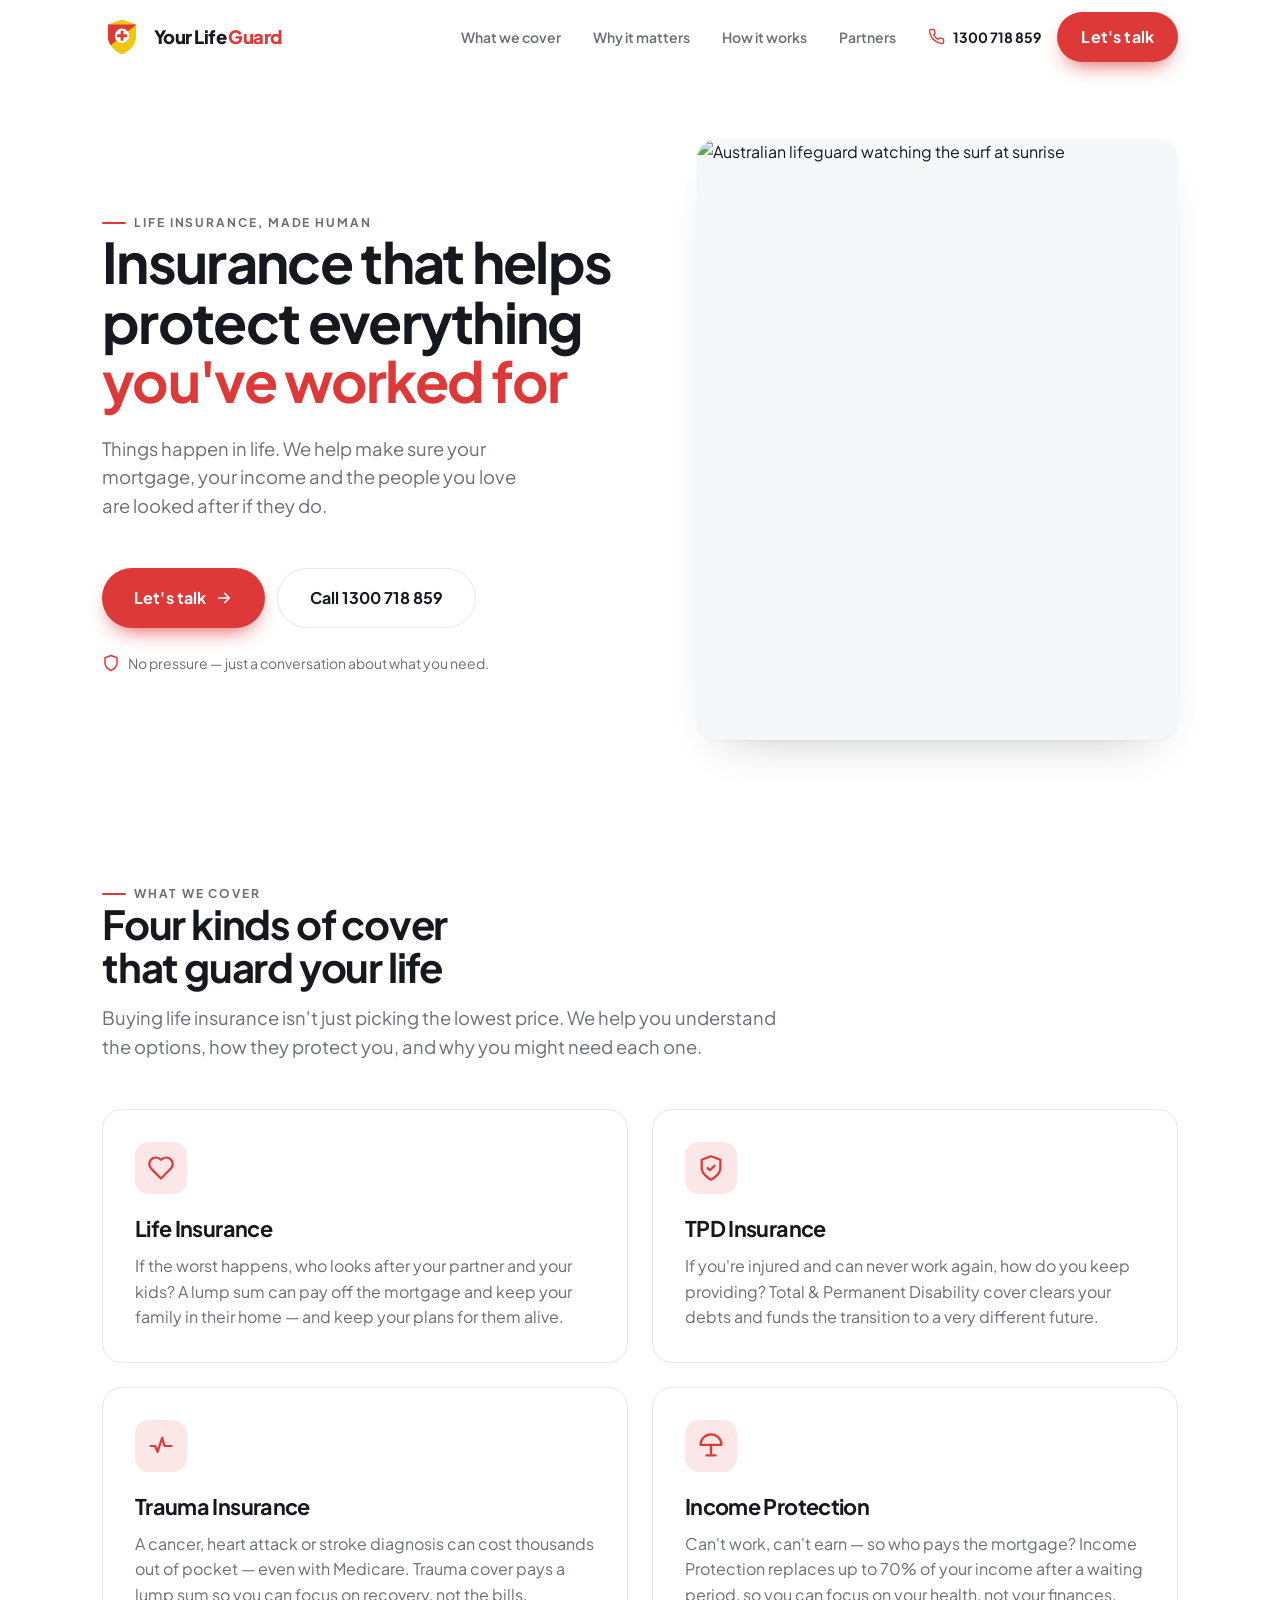
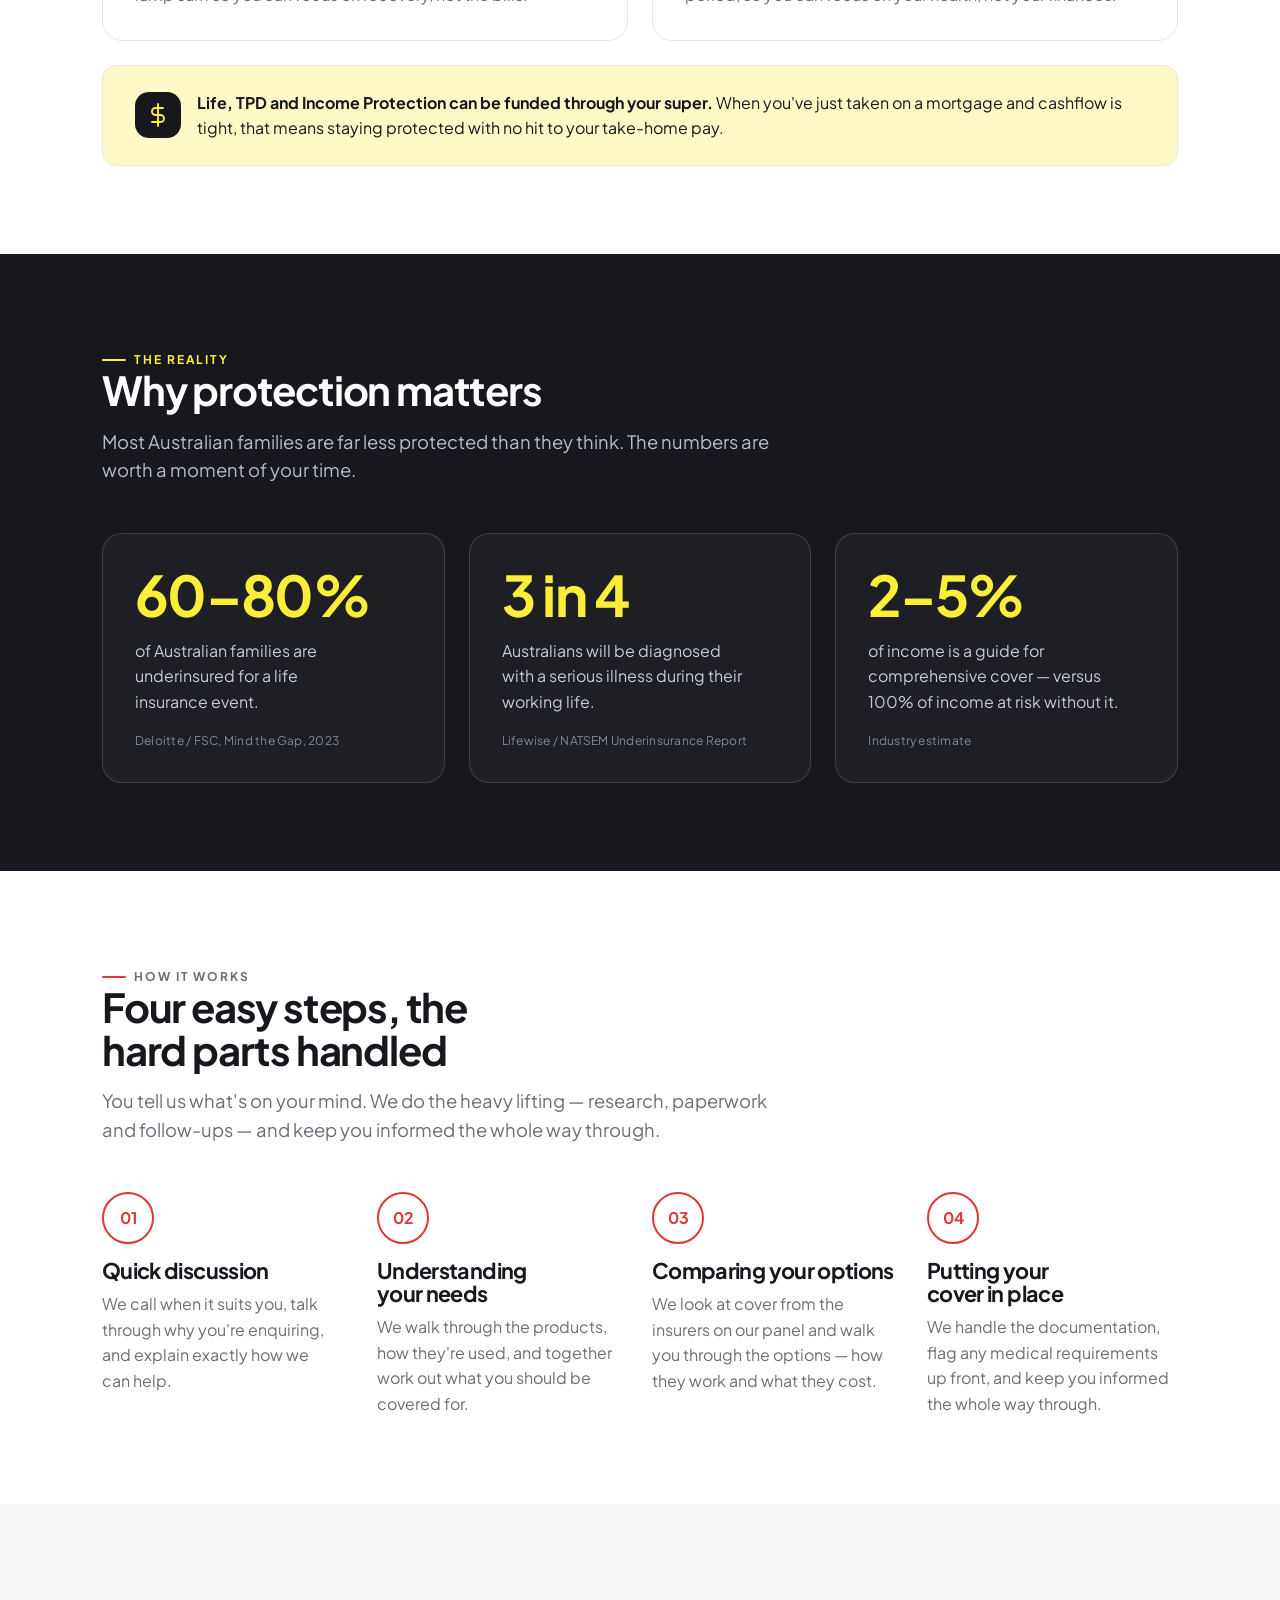
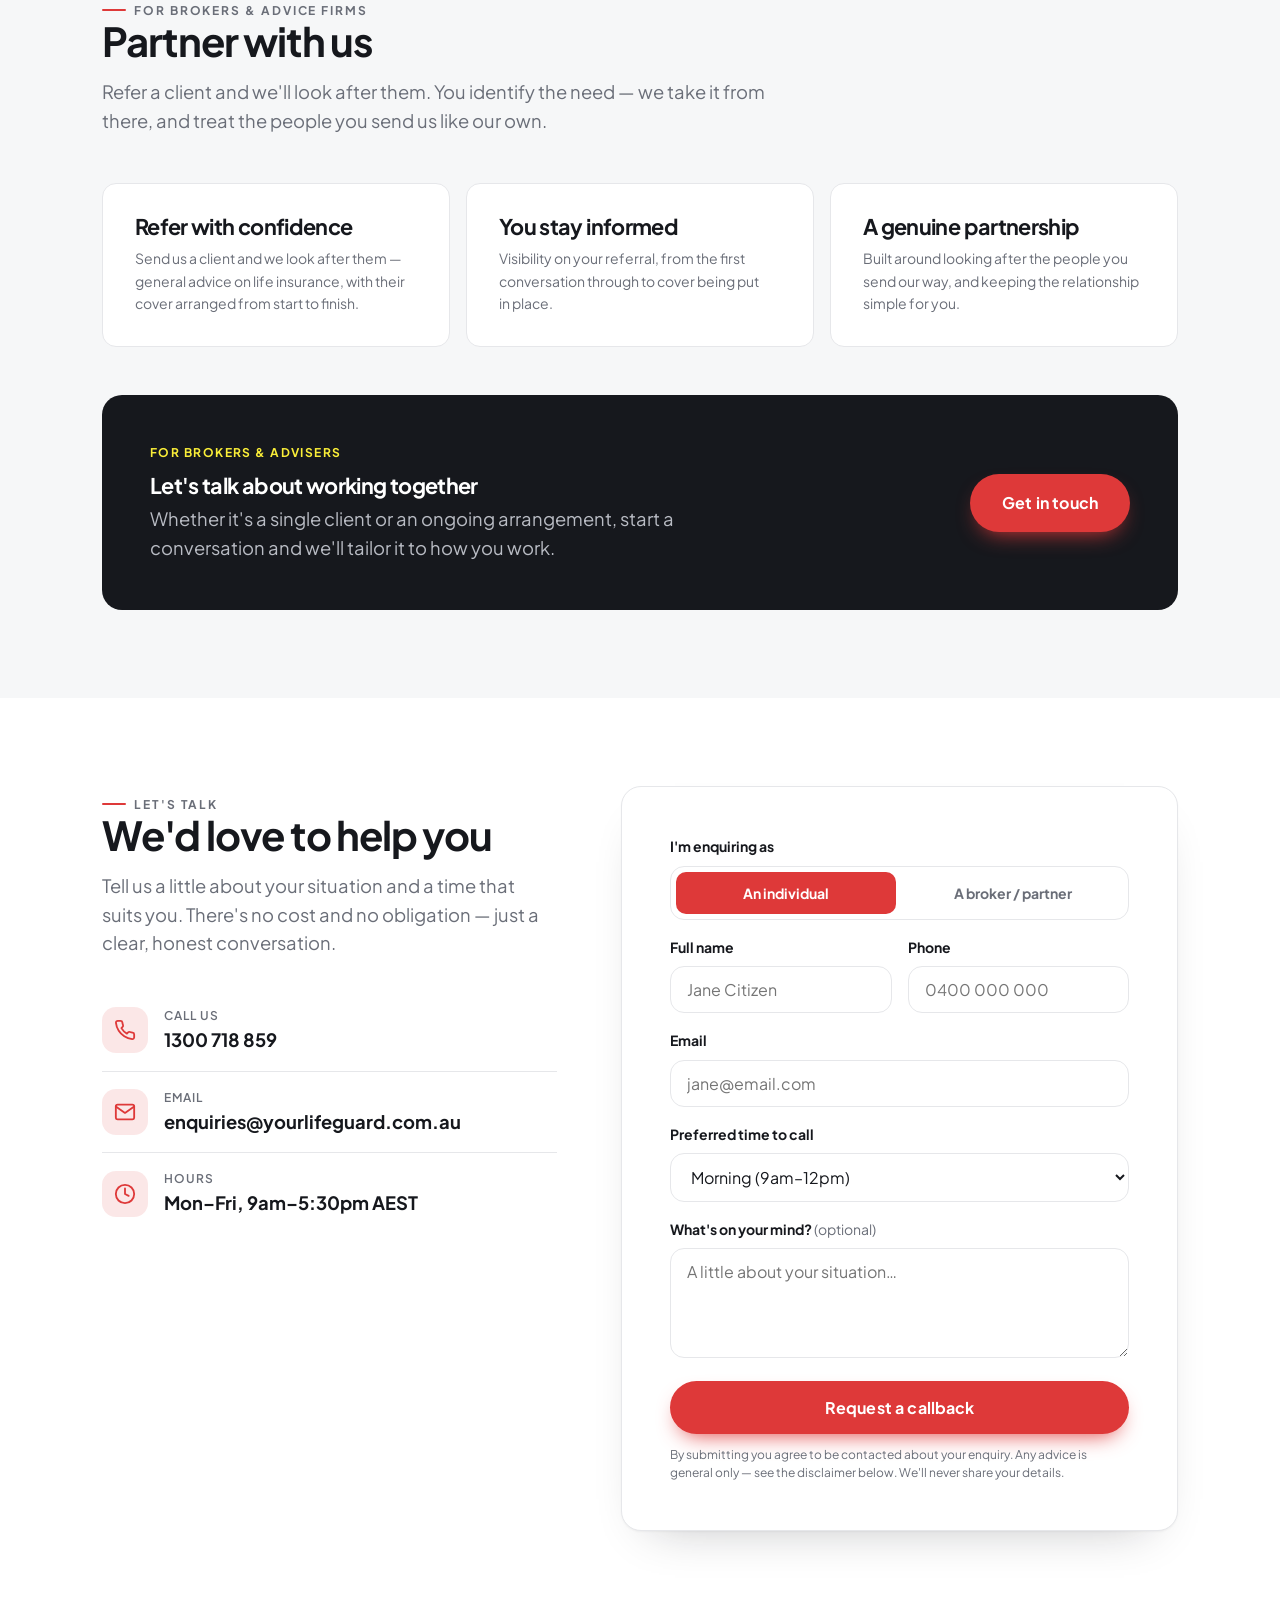
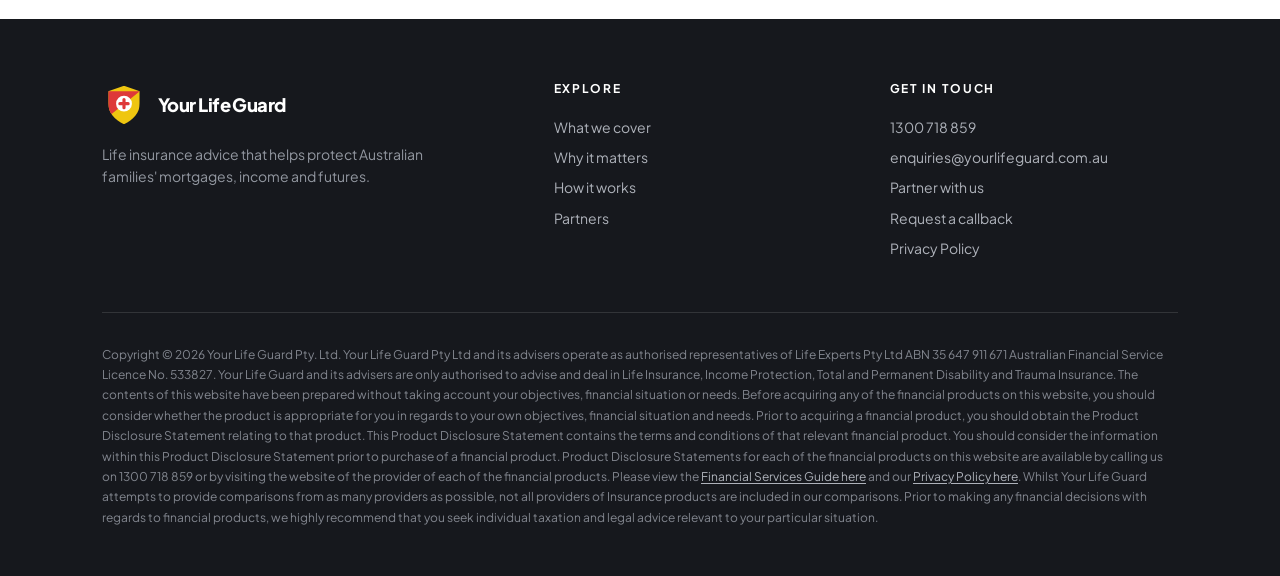
==== commit 5fbbce8b: "Add Privacy link to footer column; bubble tel:/mailto: clicks to parent for iOS" ====
--- a/index.html
+++ b/index.html
@@ -245,6 +245,7 @@
         <a href="mailto:enquiries@yourlifeguard.com.au">enquiries@yourlifeguard.com.au</a>
         <a href="#partners">Partner with us</a>
         <a href="#contact">Request a callback</a>
+        <a href="privacy-policy.html">Privacy Policy</a>
       </div>
     </div>
 
@@ -257,7 +258,26 @@
 <script src="logos-lab.js"></script>
 <script src="app.js"></script>
 <script>
-(function(){if(window.parent===window)return;var lastH=0;function p(){var h=Math.max(document.documentElement.scrollHeight,document.body?document.body.scrollHeight:0);if(h&&h!==lastH){lastH=h;try{window.parent.postMessage({ylg:'h',h:h},'*');}catch(e){}}}if(window.ResizeObserver){new ResizeObserver(p).observe(document.documentElement);}window.addEventListener('load',p);window.addEventListener('resize',p);setInterval(p,800);})();
+(function(){
+  if(window.parent===window)return;
+  // iframe height bridge
+  var lastH=0;
+  function p(){var h=Math.max(document.documentElement.scrollHeight,document.body?document.body.scrollHeight:0);if(h&&h!==lastH){lastH=h;try{window.parent.postMessage({ylg:'h',h:h},'*');}catch(e){}}}
+  if(window.ResizeObserver){new ResizeObserver(p).observe(document.documentElement);}
+  window.addEventListener('load',p);
+  window.addEventListener('resize',p);
+  setInterval(p,800);
+  // tel:/mailto: clicks — bubble to parent so iOS Safari opens dialer / mail
+  document.addEventListener('click', function(e){
+    var a = e.target && e.target.closest ? e.target.closest('a[href^="tel:"], a[href^="mailto:"]') : null;
+    if (!a) return;
+    e.preventDefault();
+    var href = a.getAttribute('href');
+    try { window.parent.postMessage({ylg:'open', href: href}, '*'); } catch(err) {}
+    // also try to navigate top directly (works on Android Chrome)
+    try { window.top.location.href = href; } catch(err) {}
+  });
+})();
 </script>
 </body>
 </html>
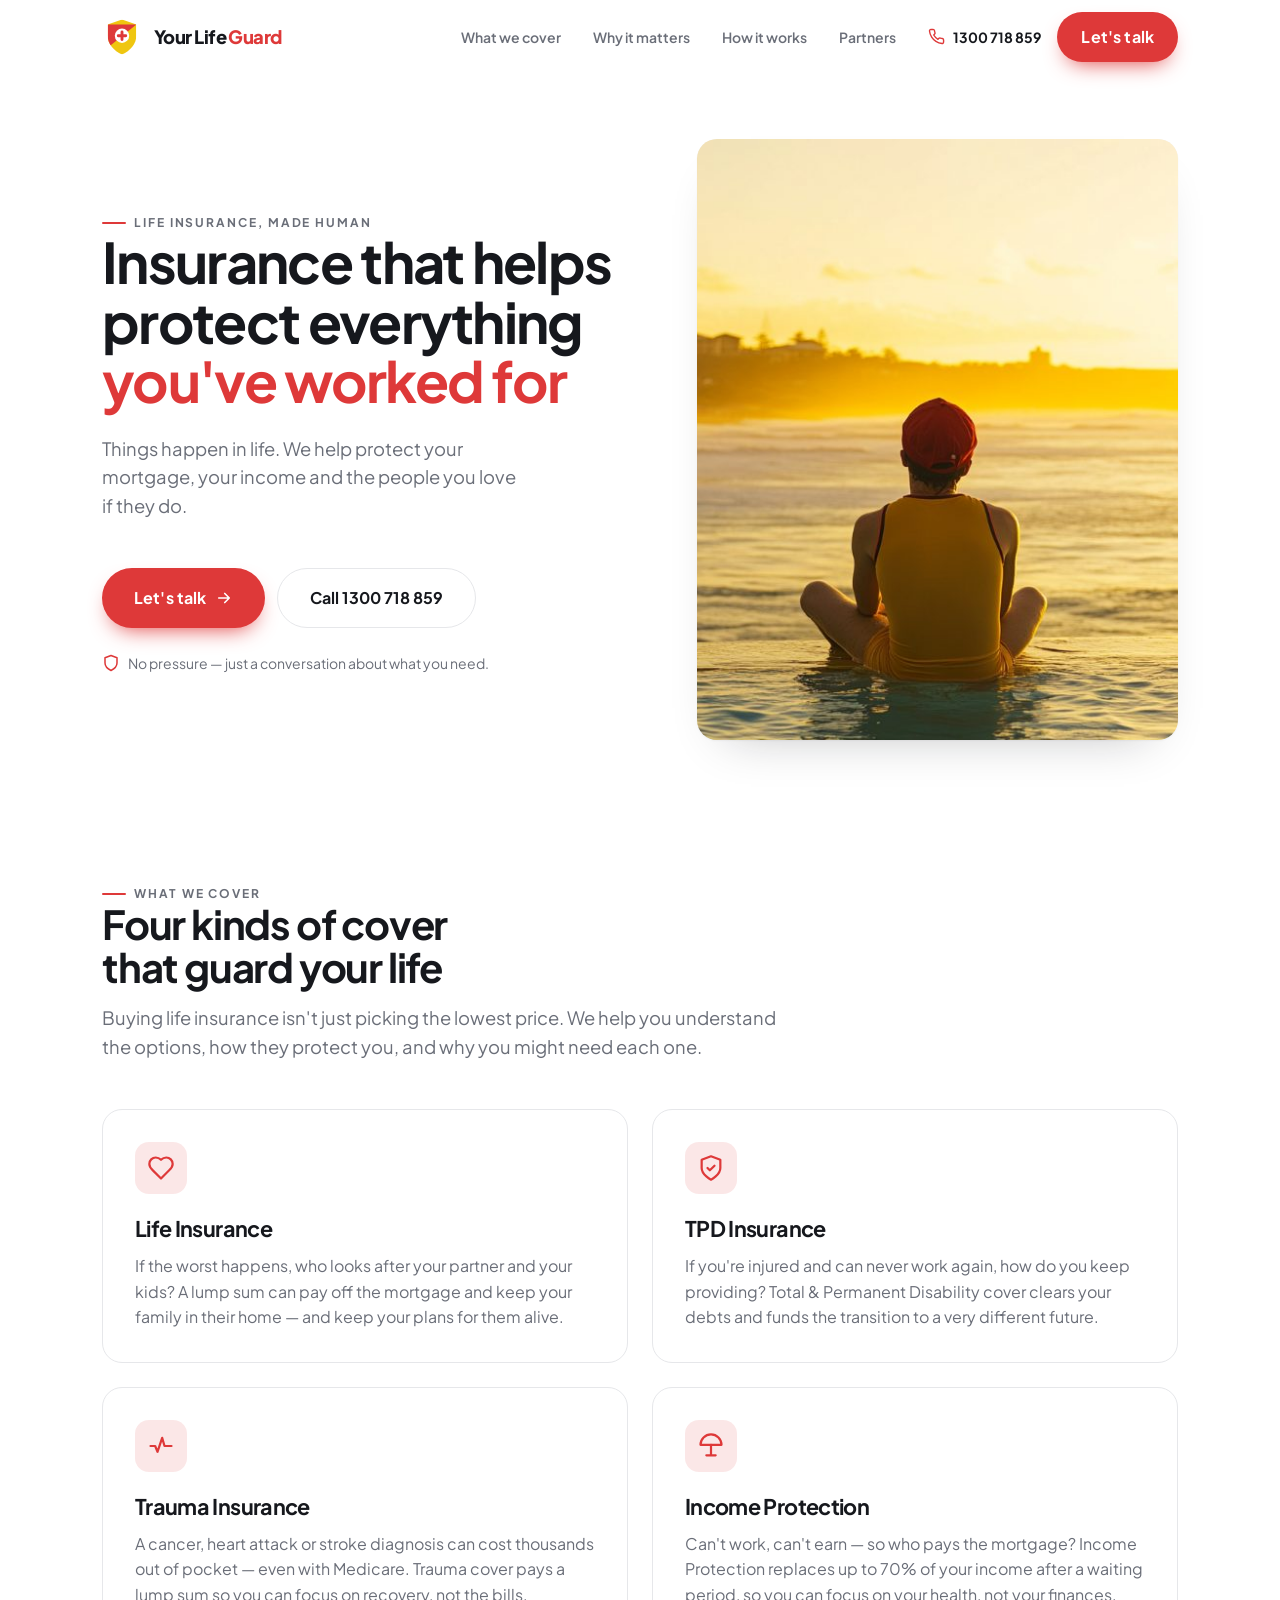
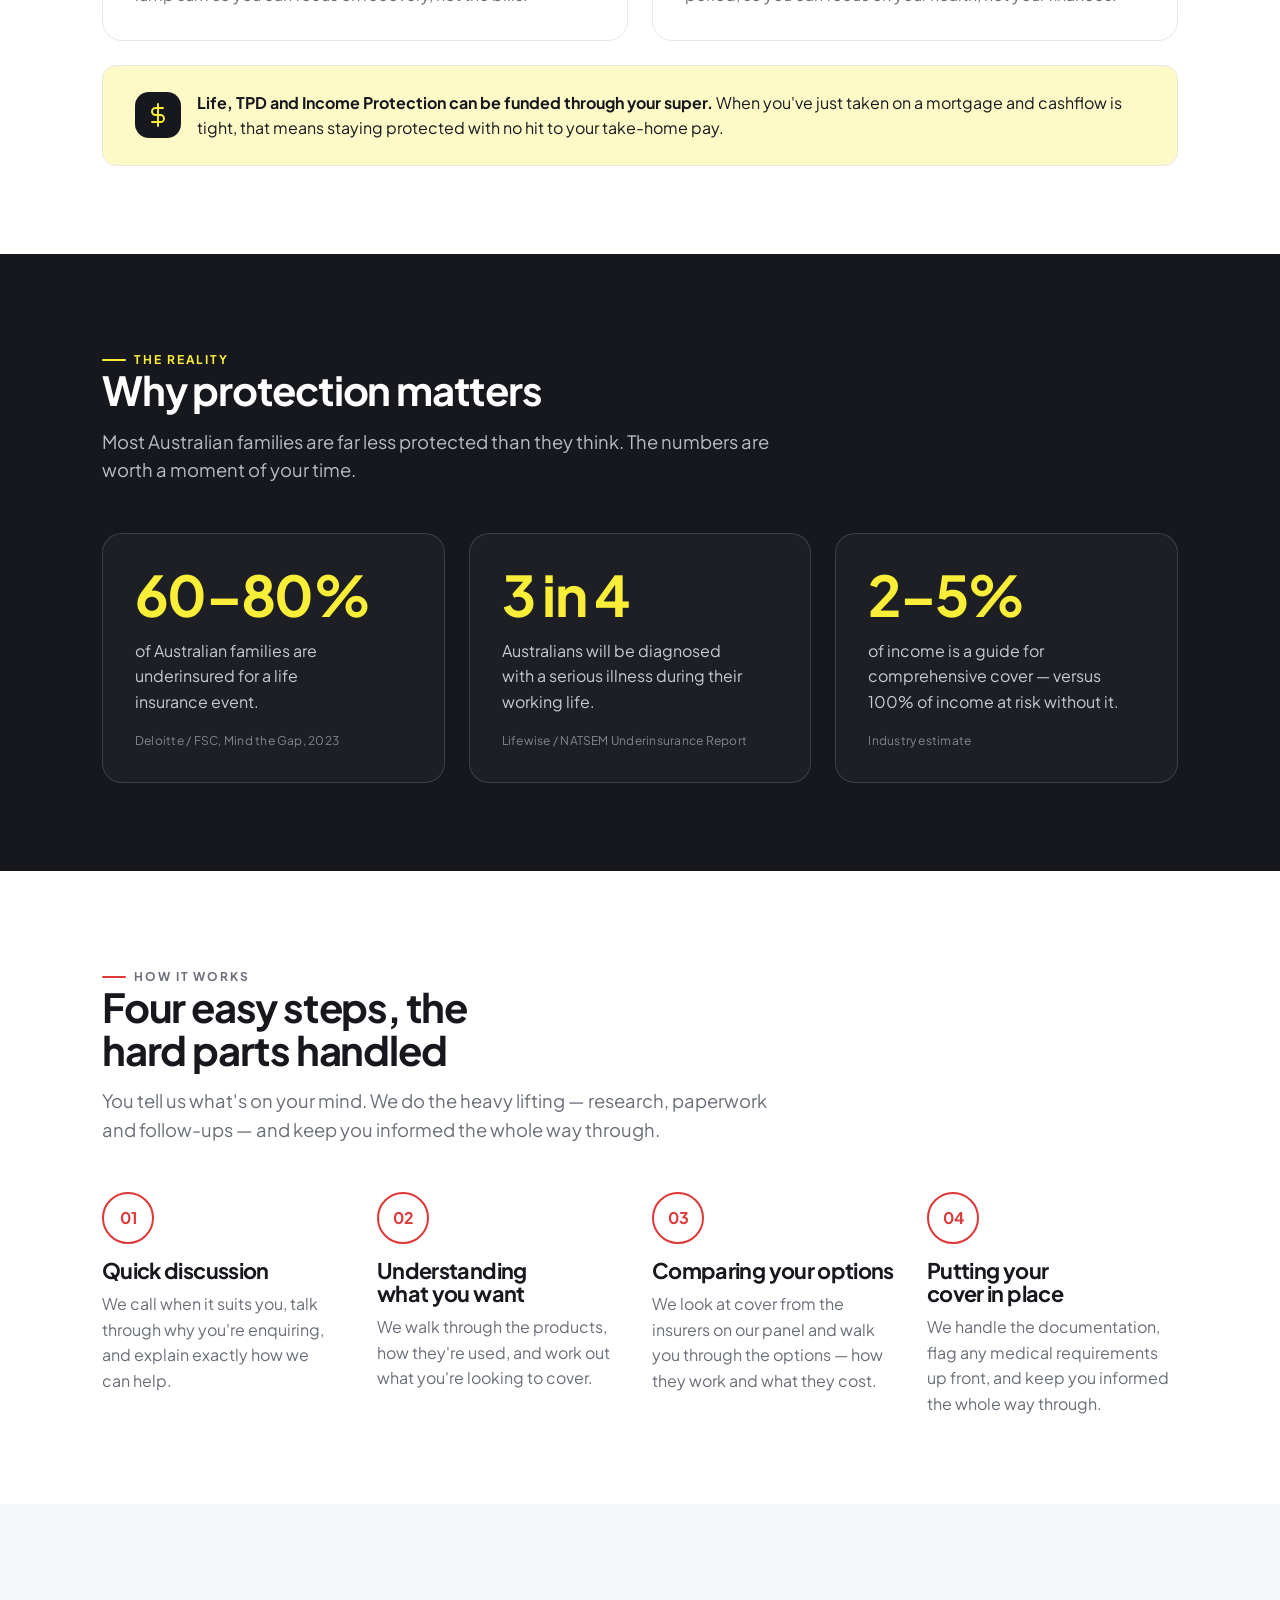
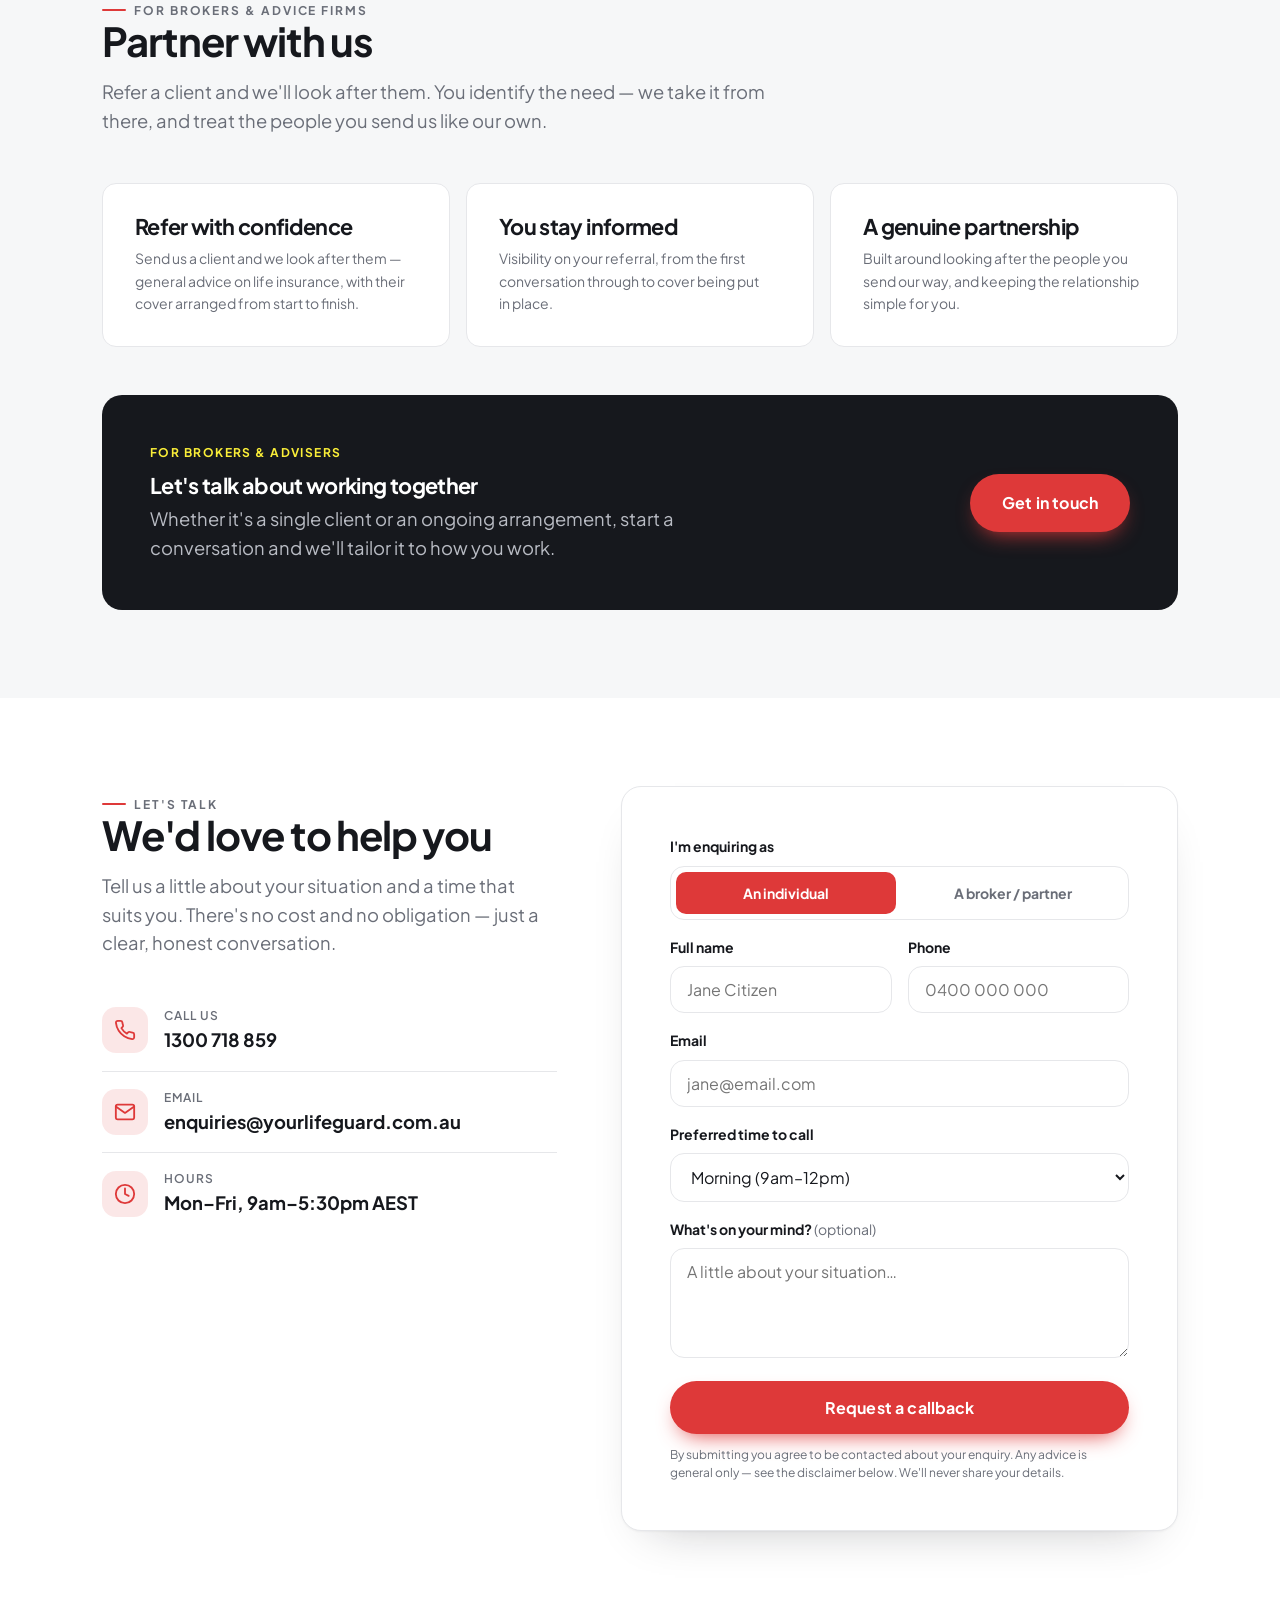
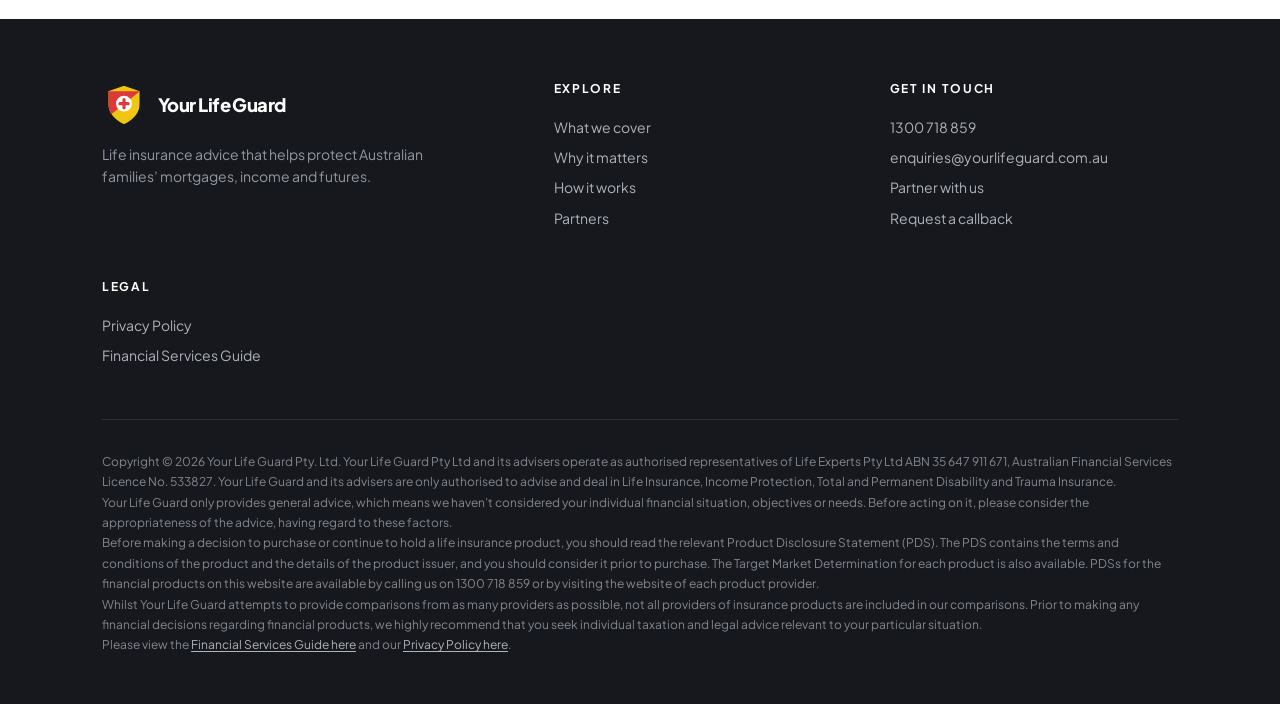
==== commit 667d9da2: "v2 — tighter spacing, shared footer.js, styled thanks page, form pre-wired" ====
--- a/index.html
+++ b/index.html
@@ -1,5 +1,5 @@
 <!DOCTYPE html>
-<html lang="en-AU" data-direction="c">
+<html lang="en-AU">
 <head>
 <meta charset="UTF-8">
 <meta name="viewport" content="width=device-width,initial-scale=1">
@@ -7,6 +7,7 @@
 <meta name="description" content="Your Life Guard helps Australian families arrange life insurance — Life, Income Protection, TPD and Trauma cover. General advice, made simple.">
 <link rel="preconnect" href="https://fonts.googleapis.com">
 <link rel="preconnect" href="https://fonts.gstatic.com" crossorigin>
+<link rel="preload" as="style" href="https://fonts.googleapis.com/css2?family=Plus+Jakarta+Sans:wght@400;500;600;700;800&display=swap">
 <link href="https://fonts.googleapis.com/css2?family=Plus+Jakarta+Sans:wght@400;500;600;700;800&display=swap" rel="stylesheet">
 <link rel="icon" type="image/svg+xml" href="favicon.svg">
 <link rel="stylesheet" href="styles.css">
@@ -45,9 +46,10 @@
     <div class="hero-copy reveal">
       <span class="eyebrow">Life insurance, made human</span>
       <h1>Insurance that helps protect everything <span class="accent">you've worked for</span></h1>
-      <p class="lead">Things happen in life. We help make sure your mortgage, your income and the people you love are looked after if they do.</p>
+      <p class="lead">Things happen in life. We help protect your mortgage, your income and the people you love if they do.</p>
       <div class="hero-actions">
-        <a class="btn btn-primary btn-lg" href="#contact">Let's talk
+        <a class="btn btn-primary btn-lg" href="#contact">
+          Let's talk
           <svg viewBox="0 0 24 24" fill="none" stroke="currentColor" stroke-width="2.2" stroke-linecap="round" stroke-linejoin="round"><path d="M5 12h14M13 6l6 6-6 6"/></svg>
         </a>
         <a class="btn btn-ghost btn-lg" href="tel:1300718859">Call 1300 718 859</a>
@@ -72,6 +74,7 @@
       <h2 class="section-title">Four kinds of cover that guard your life</h2>
       <p class="lead">Buying life insurance isn't just picking the lowest price. We help you understand the options, how they protect you, and why you might need each one.</p>
     </div>
+
     <div class="products">
       <article class="product reveal">
         <div class="pico"><svg viewBox="0 0 24 24" fill="none" stroke="currentColor" stroke-width="1.9" stroke-linecap="round" stroke-linejoin="round"><path d="M19 14c1.49-1.46 3-3.21 3-5.5A5.5 5.5 0 0 0 16.5 3c-1.76 0-3 .5-4.5 2-1.5-1.5-2.74-2-4.5-2A5.5 5.5 0 0 0 2 8.5c0 2.3 1.5 4.05 3 5.5l7 7Z"/></svg></div>
@@ -94,6 +97,7 @@
         <p>Can't work, can't earn — so who pays the mortgage? Income Protection replaces up to 70% of your income after a waiting period, so you can focus on your health, not your finances.</p>
       </article>
     </div>
+
     <div class="super-note reveal">
       <span class="ico"><svg viewBox="0 0 24 24" fill="none" stroke="currentColor" stroke-width="1.9" stroke-linecap="round" stroke-linejoin="round"><path d="M12 1v22M17 5H9.5a3.5 3.5 0 0 0 0 7h5a3.5 3.5 0 0 1 0 7H6"/></svg></span>
       <p><strong>Life, TPD and Income Protection can be funded through your super.</strong> When you've just taken on a mortgage and cashflow is tight, that means staying protected with no hit to your take-home pay.</p>
@@ -137,7 +141,7 @@
     </div>
     <div class="steps">
       <div class="step reveal"><h3>Quick discussion</h3><p>We call when it suits you, talk through why you're enquiring, and explain exactly how we can help.</p></div>
-      <div class="step reveal"><h3>Understanding your needs</h3><p>We walk through the products, how they're used, and together work out what you should be covered for.</p></div>
+      <div class="step reveal"><h3>Understanding what you want</h3><p>We walk through the products, how they're used, and work out what you're looking to cover.</p></div>
       <div class="step reveal"><h3>Comparing your options</h3><p>We look at cover from the insurers on our panel and walk you through the options — how they work and what they cost.</p></div>
       <div class="step reveal"><h3>Putting your cover in place</h3><p>We handle the documentation, flag any medical requirements up front, and keep you informed the whole way through.</p></div>
     </div>
@@ -187,10 +191,14 @@
       </div>
     </div>
 
-    <form class="form-card reveal" id="contact-form" action="https://formsubmit.co/enquiries@yourlifeguard.com.au" method="POST">
-      <input type="hidden" name="_subject" value="Website enquiry — Your Life Guard">
+    <form class="form-card reveal" id="contact-form"
+          action="https://formsubmit.co/enquiries@yourlifeguard.com.au" method="POST">
+      <input type="hidden" name="_subject" value="New enquiry from yourlifeguard.com.au">
       <input type="hidden" name="_captcha" value="false">
       <input type="hidden" name="_template" value="table">
+      <input type="hidden" name="_next" value="https://sljikoiasdf.github.io/your-life-guard-site/thanks.html">
+      <input type="text" name="_honey" style="display:none">
+
       <div class="form-body">
         <div class="field">
           <label>I'm enquiring as</label>
@@ -222,62 +230,10 @@
 
 </main>
 
-<footer class="site-footer">
-  <div class="container">
-    <div class="footer-top">
-      <div class="footer-brand">
-        <a class="brand" href="#top" aria-label="Your Life Guard home">
-          <span class="ylg-mark" data-logo="dark"></span>
-          <span class="brand-name">Your Life Guard</span>
-        </a>
-        <p>Life insurance advice that helps protect Australian families' mortgages, income and futures.</p>
-      </div>
-      <div class="footer-col">
-        <h4>Explore</h4>
-        <a href="#cover">What we cover</a>
-        <a href="#matters">Why it matters</a>
-        <a href="#how">How it works</a>
-        <a href="#partners">Partners</a>
-      </div>
-      <div class="footer-col">
-        <h4>Get in touch</h4>
-        <a href="tel:1300718859">1300 718 859</a>
-        <a href="mailto:enquiries@yourlifeguard.com.au">enquiries@yourlifeguard.com.au</a>
-        <a href="#partners">Partner with us</a>
-        <a href="#contact">Request a callback</a>
-        <a href="privacy-policy.html">Privacy Policy</a>
-      </div>
-    </div>
-
-    <div class="disclaimer">
-      <p>Copyright © 2026 Your Life Guard Pty. Ltd. Your Life Guard Pty Ltd and its advisers operate as authorised representatives of Life Experts Pty Ltd ABN 35 647 911 671 Australian Financial Service Licence No. 533827. Your Life Guard and its advisers are only authorised to advise and deal in Life Insurance, Income Protection, Total and Permanent Disability and Trauma Insurance. The contents of this website have been prepared without taking account your objectives, financial situation or needs. Before acquiring any of the financial products on this website, you should consider whether the product is appropriate for you in regards to your own objectives, financial situation and needs. Prior to acquiring a financial product, you should obtain the Product Disclosure Statement relating to that product. This Product Disclosure Statement contains the terms and conditions of that relevant financial product. You should consider the information within this Product Disclosure Statement prior to purchase of a financial product. Product Disclosure Statements for each of the financial products on this website are available by calling us on 1300 718 859 or by visiting the website of the provider of each of the financial products. Please view the <a href="https://saveucomau.sharepoint.com/:b:/s/LifeExperts/IQAUs5DjWaDaS4wtyEu81DFpAeVQ5xB0ianDspOv0teaLDg?e=2vvRMz" target="_blank" rel="noopener">Financial Services Guide here</a> and our <a href="privacy-policy.html">Privacy Policy here</a>. Whilst Your Life Guard attempts to provide comparisons from as many providers as possible, not all providers of Insurance products are included in our comparisons. Prior to making any financial decisions with regards to financial products, we highly recommend that you seek individual taxation and legal advice relevant to your particular situation.</p>
-    </div>
-  </div>
-</footer>
+<div id="ylg-footer"></div>
 
 <script src="logos-lab.js"></script>
+<script src="footer.js"></script>
 <script src="app.js"></script>
-<script>
-(function(){
-  if(window.parent===window)return;
-  // iframe height bridge
-  var lastH=0;
-  function p(){var h=Math.max(document.documentElement.scrollHeight,document.body?document.body.scrollHeight:0);if(h&&h!==lastH){lastH=h;try{window.parent.postMessage({ylg:'h',h:h},'*');}catch(e){}}}
-  if(window.ResizeObserver){new ResizeObserver(p).observe(document.documentElement);}
-  window.addEventListener('load',p);
-  window.addEventListener('resize',p);
-  setInterval(p,800);
-  // tel:/mailto: clicks — bubble to parent so iOS Safari opens dialer / mail
-  document.addEventListener('click', function(e){
-    var a = e.target && e.target.closest ? e.target.closest('a[href^="tel:"], a[href^="mailto:"]') : null;
-    if (!a) return;
-    e.preventDefault();
-    var href = a.getAttribute('href');
-    try { window.parent.postMessage({ylg:'open', href: href}, '*'); } catch(err) {}
-    // also try to navigate top directly (works on Android Chrome)
-    try { window.top.location.href = href; } catch(err) {}
-  });
-})();
-</script>
 </body>
-</html>+</html>
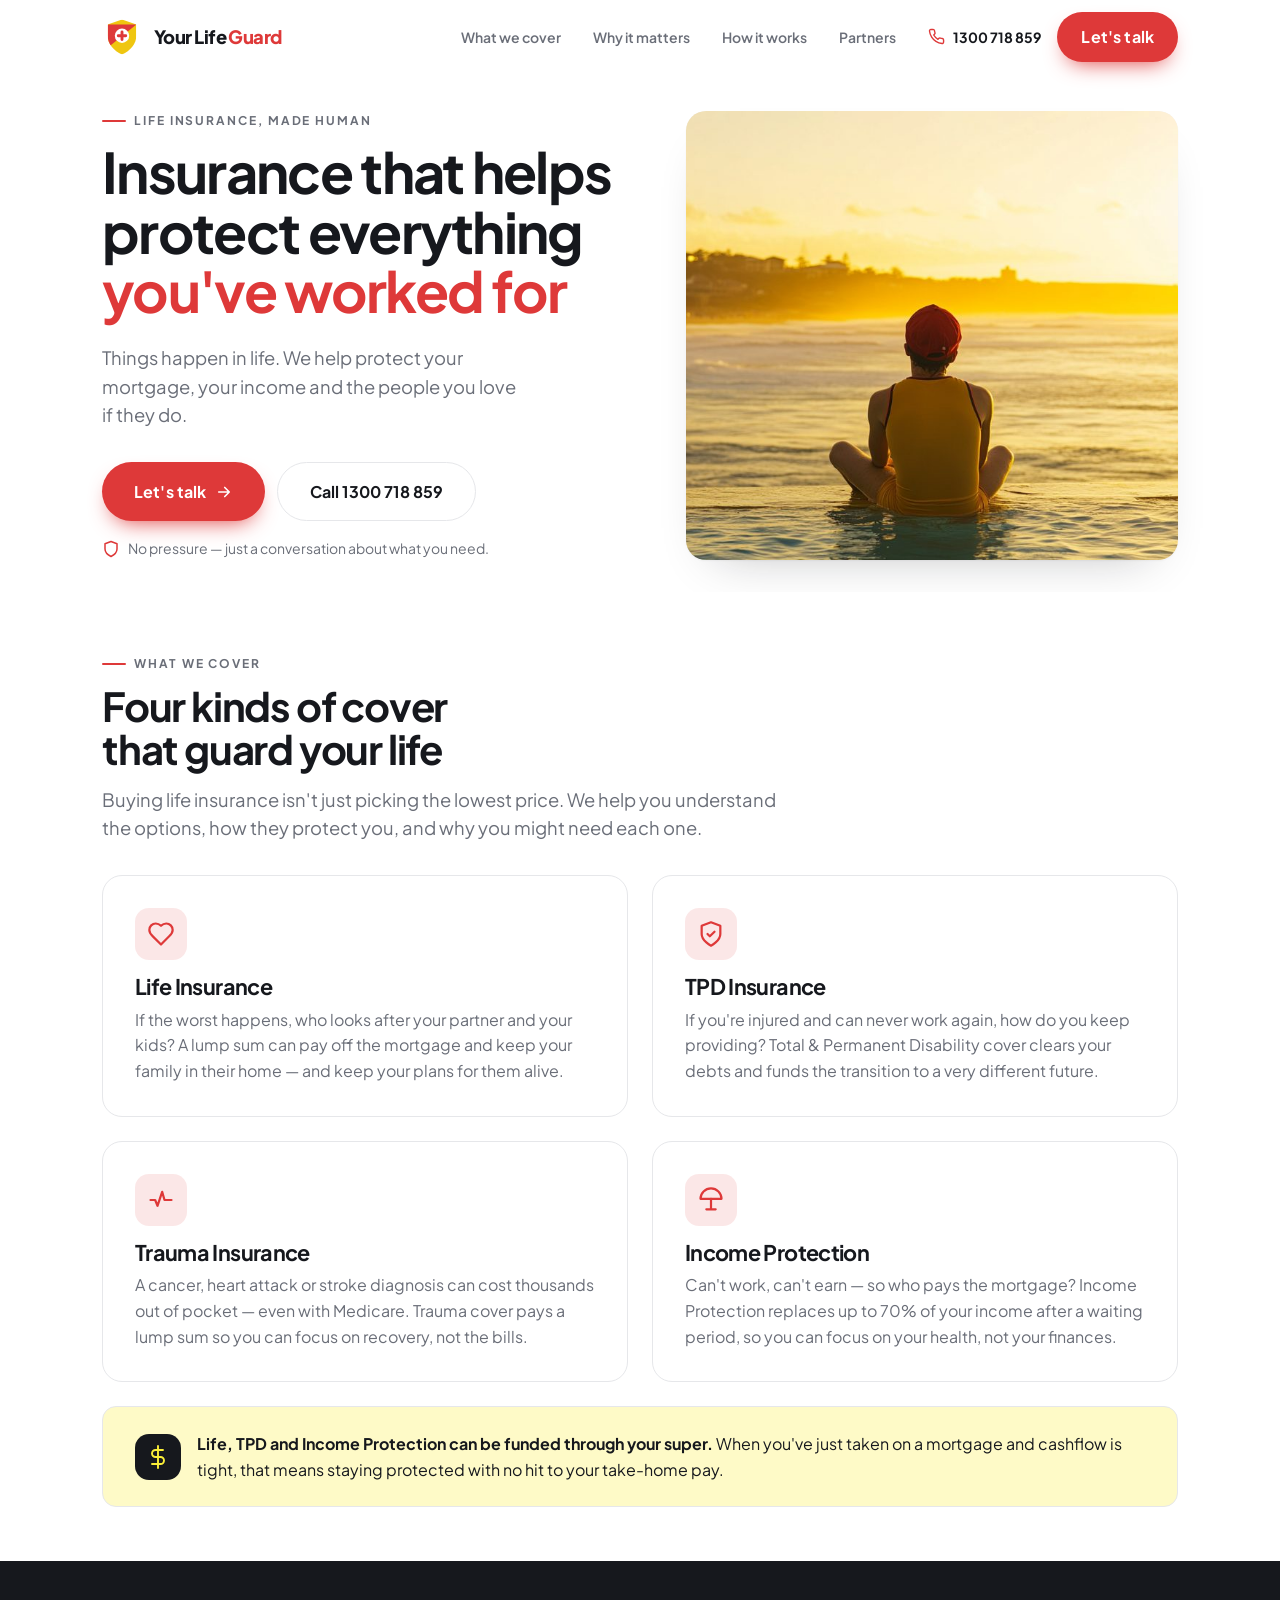
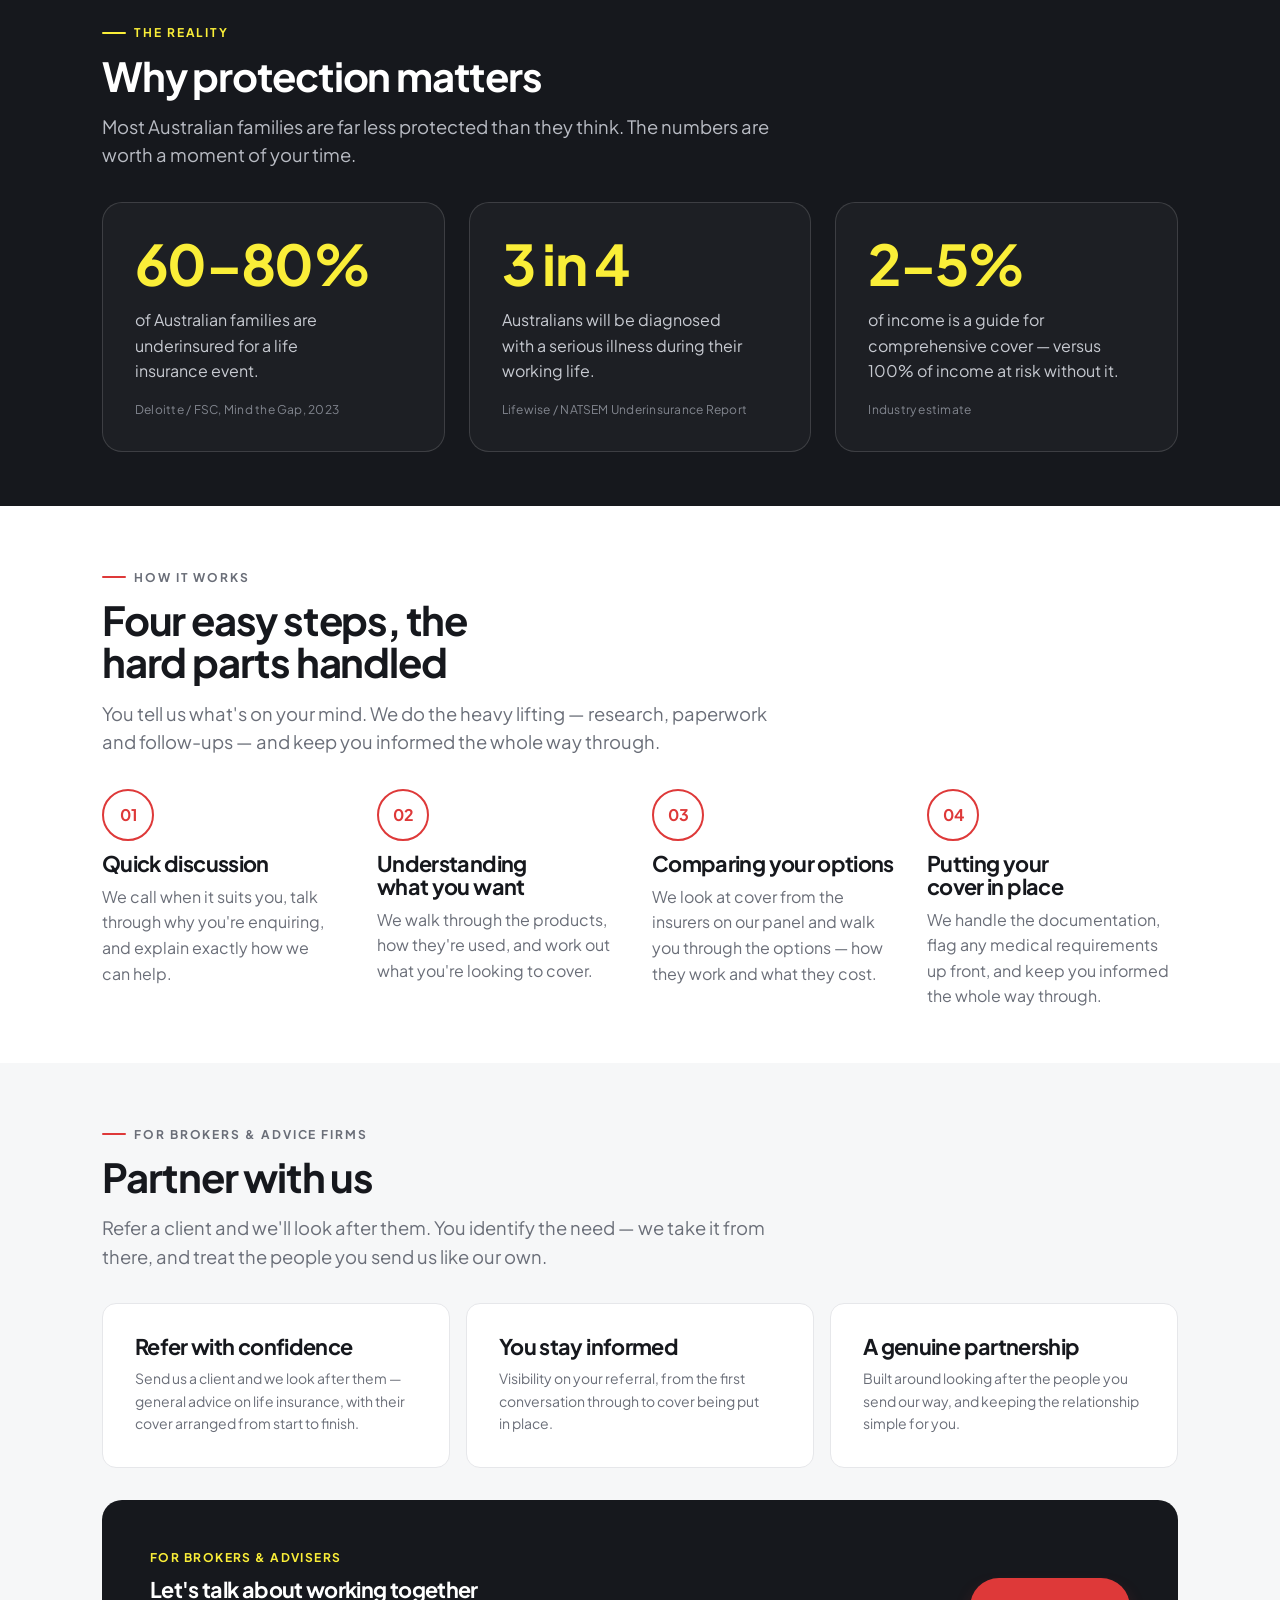
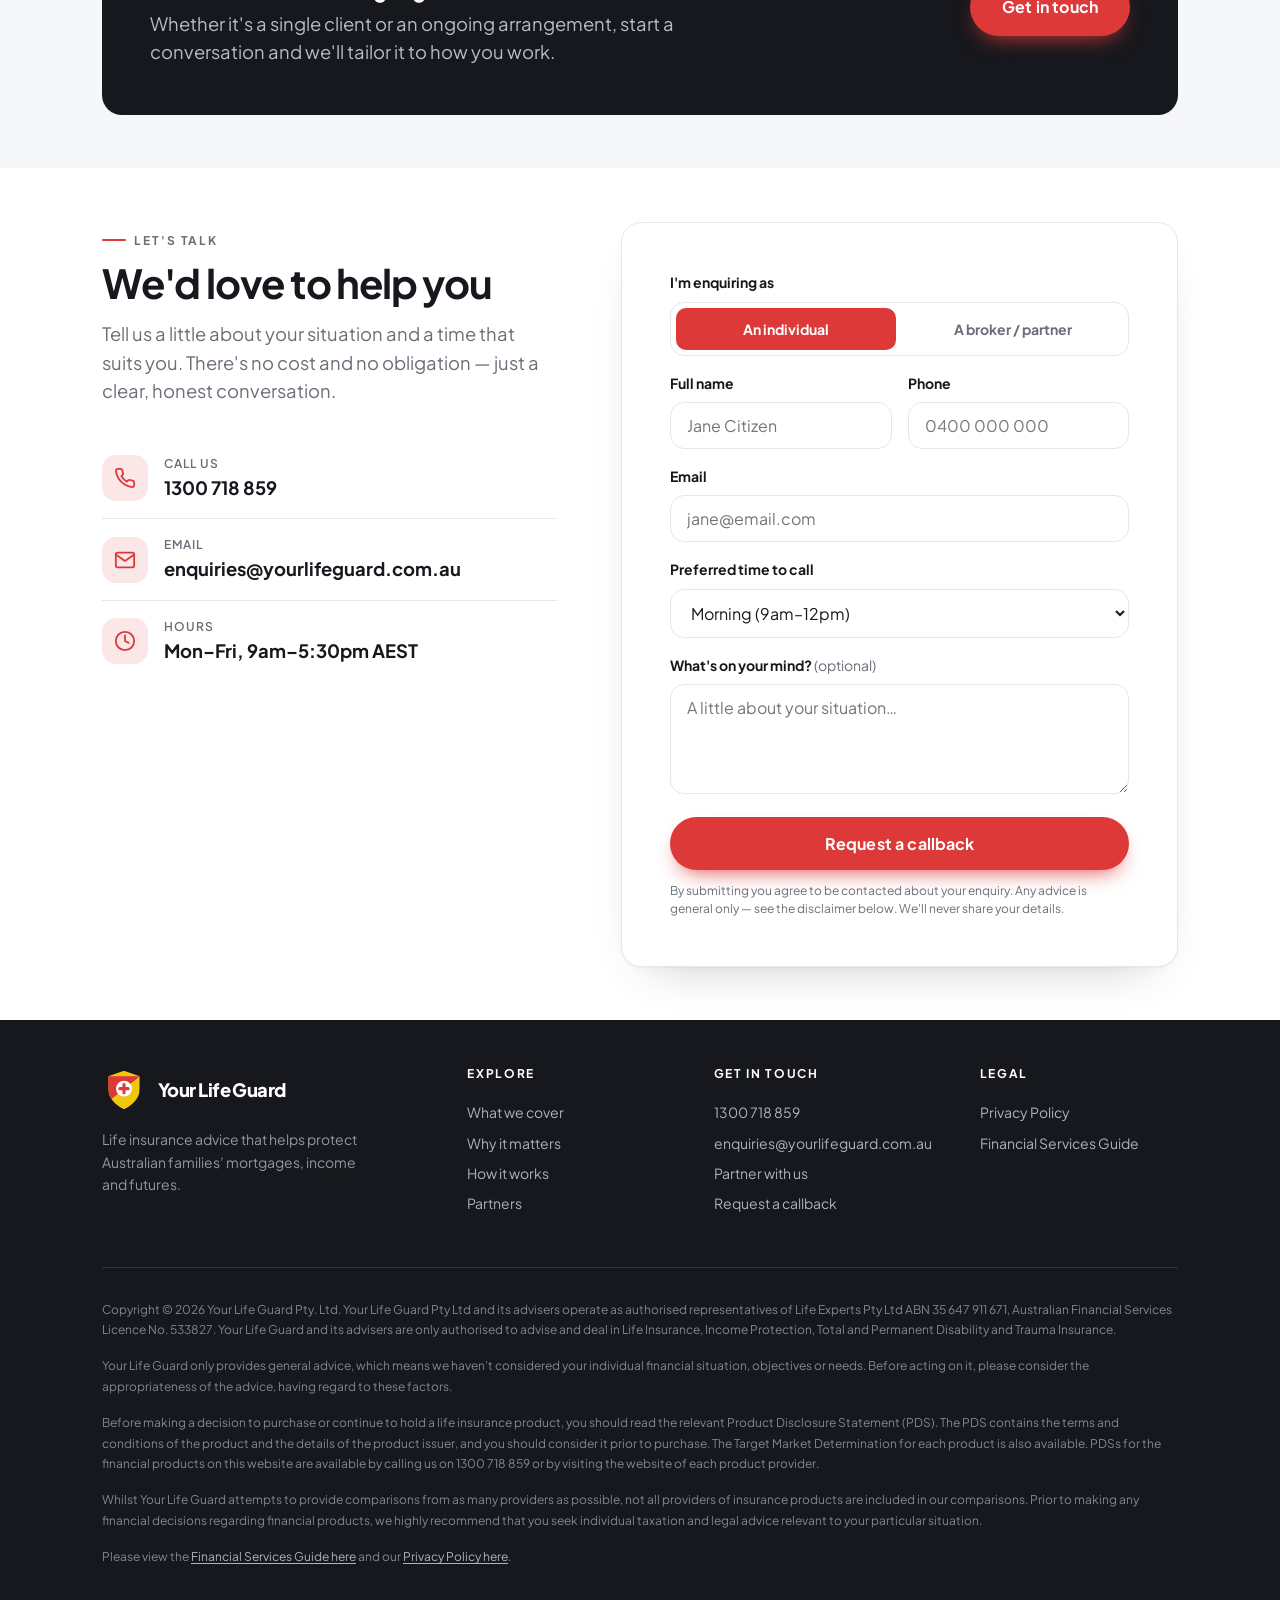
==== commit 9105f3e8: "Make enquiry email readable: rename form fields to human labels, add auto-reply" ====
--- a/index.html
+++ b/index.html
@@ -193,10 +193,11 @@
 
     <form class="form-card reveal" id="contact-form"
           action="https://formsubmit.co/enquiries@yourlifeguard.com.au" method="POST">
-      <input type="hidden" name="_subject" value="New enquiry from yourlifeguard.com.au">
+      <input type="hidden" name="_subject" value="New website enquiry — Your Life Guard">
       <input type="hidden" name="_captcha" value="false">
       <input type="hidden" name="_template" value="table">
       <input type="hidden" name="_next" value="https://sljikoiasdf.github.io/your-life-guard-site/thanks.html">
+      <input type="hidden" name="_autoresponse" value="Thanks for getting in touch with Your Life Guard. We've received your enquiry and one of our team will be in contact during the time you nominated. If you need to reach us sooner, please call 1300 718 859. — The Your Life Guard team">
       <input type="text" name="_honey" style="display:none">
 
       <div class="form-body">
@@ -206,21 +207,21 @@
             <button type="button" data-who="Individual" aria-pressed="true">An individual</button>
             <button type="button" data-who="Partner" aria-pressed="false">A broker / partner</button>
           </div>
-          <input type="hidden" id="who-input" name="who" value="Individual">
+          <input type="hidden" id="who-input" name="Enquiry Type" value="Individual">
         </div>
         <div class="field-row">
-          <div class="field"><label for="f-name">Full name</label><input id="f-name" name="name" type="text" placeholder="Jane Citizen" required></div>
-          <div class="field"><label for="f-phone">Phone</label><input id="f-phone" name="phone" type="tel" placeholder="0400 000 000" required></div>
+          <div class="field"><label for="f-name">Full name</label><input id="f-name" name="Full Name" type="text" placeholder="Jane Citizen" required></div>
+          <div class="field"><label for="f-phone">Phone</label><input id="f-phone" name="Phone" type="tel" placeholder="0400 000 000" required></div>
         </div>
-        <div class="field"><label for="f-email">Email</label><input id="f-email" name="email" type="email" placeholder="jane@email.com" required></div>
+        <div class="field"><label for="f-email">Email</label><input id="f-email" name="Email" type="email" placeholder="jane@email.com" required></div>
         <div class="field"><label for="f-time">Preferred time to call</label>
-          <select id="f-time" name="time">
+          <select id="f-time" name="Preferred Contact Time">
             <option>Morning (9am–12pm)</option>
             <option>Afternoon (12pm–5pm)</option>
             <option>After hours</option>
           </select>
         </div>
-        <div class="field"><label for="f-msg">What's on your mind? <span style="font-weight:400;color:var(--text-soft);">(optional)</span></label><textarea id="f-msg" name="message" placeholder="A little about your situation…"></textarea></div>
+        <div class="field"><label for="f-msg">What's on your mind? <span style="font-weight:400;color:var(--text-soft);">(optional)</span></label><textarea id="f-msg" name="Message" placeholder="A little about your situation…"></textarea></div>
         <button type="submit" class="btn btn-primary btn-lg" style="width:100%;">Request a callback</button>
         <p class="form-note">By submitting you agree to be contacted about your enquiry. Any advice is general only — see the disclaimer below. We'll never share your details.</p>
       </div>
--- a/styles.css
+++ b/styles.css
@@ -1,4 +1,34 @@
-:root{--red:#DE3939;--red-hover:#C42E2E;--yellow:#FAEE38;--yellow-2:#EFC610;--ink:#16181D;--bg:#FFFFFF;--surface:#FFFFFF;--surface-2:#F6F7F8;--text:#16181D;--text-soft:#6A6E78;--line:#E6E7EA;--accent:#DE3939;--accent-hover:#C42E2E;--accent-ink:#FFFFFF;--highlight:#FAEE38;--font:"Plus Jakarta Sans",system-ui,sans-serif;--fs-display:clamp(2.4rem,5vw,3.5rem);--fs-h2:clamp(1.8rem,3.4vw,2.5rem);--fs-h3:1.35rem;--fs-lead:1.15rem;--fs-body:1rem;--fs-sm:0.875rem;--fs-xs:0.75rem;--s-1:4px;--s-2:8px;--s-3:12px;--s-4:16px;--s-5:24px;--s-6:32px;--s-7:48px;--s-8:64px;--s-9:96px;--section-y:clamp(56px,8vw,88px);--radius:14px;--radius-lg:20px;--maxw:1140px;--h-spacing:-0.03em;--shadow:0 1px 2px rgba(16,18,22,.04),0 22px 48px -30px rgba(16,18,22,.3);}
+/* ============================================================
+   YOUR LIFE GUARD — landing site
+   Design: Clear & Trusted. One type scale, one spacing scale.
+   ============================================================ */
+
+:root{
+  --red:#DE3939; --red-hover:#C42E2E;
+  --yellow:#FAEE38; --yellow-2:#EFC610; --ink:#16181D;
+
+  --bg:#FFFFFF; --surface:#FFFFFF; --surface-2:#F6F7F8;
+  --text:#16181D; --text-soft:#6A6E78; --line:#E6E7EA;
+  --accent:#DE3939; --accent-hover:#C42E2E; --accent-ink:#FFFFFF; --highlight:#FAEE38;
+  --font:"Plus Jakarta Sans",system-ui,sans-serif;
+
+  --fs-display:clamp(2.4rem,5vw,3.5rem);
+  --fs-h2:clamp(1.8rem,3.4vw,2.5rem);
+  --fs-h3:1.35rem;
+  --fs-lead:1.15rem;
+  --fs-body:1rem;
+  --fs-sm:0.875rem;
+  --fs-xs:0.75rem;
+
+  --s-1:4px; --s-2:8px; --s-3:12px; --s-4:16px;
+  --s-5:24px; --s-6:32px; --s-7:48px; --s-8:64px; --s-9:96px;
+  --section-y:clamp(36px,4.2vw,56px);
+
+  --radius:14px; --radius-lg:20px; --maxw:1140px;
+  --h-spacing:-0.03em;
+  --shadow:0 1px 2px rgba(16,18,22,.04),0 22px 48px -30px rgba(16,18,22,.3);
+}
+
 *{box-sizing:border-box;}
 html{scroll-behavior:smooth;scroll-padding-top:84px;-webkit-text-size-adjust:100%;}
 body{margin:0;background:var(--bg);color:var(--text);font-family:var(--font);font-size:var(--fs-body);line-height:1.6;font-weight:400;-webkit-font-smoothing:antialiased;}
@@ -9,10 +39,12 @@
 p{margin:0;text-wrap:pretty;}
 .container{max-width:var(--maxw);margin:0 auto;padding:0 var(--s-6);}
 section{position:relative;}
-.eyebrow{font-size:var(--fs-xs);font-weight:700;letter-spacing:.16em;text-transform:uppercase;color:var(--text-soft);display:inline-flex;align-items:center;gap:var(--s-2);}
+
+.eyebrow{font-size:var(--fs-xs);font-weight:700;letter-spacing:.16em;text-transform:uppercase;color:var(--text-soft);display:inline-flex;align-items:center;gap:var(--s-2);margin-bottom:var(--s-3);}
 .eyebrow::before{content:"";width:24px;height:2px;background:var(--accent);border-radius:2px;}
 .section-title{font-size:var(--fs-h2);}
 .lead{font-size:var(--fs-lead);color:var(--text-soft);line-height:1.55;}
+
 .btn{display:inline-flex;align-items:center;justify-content:center;gap:var(--s-2);padding:var(--s-3) var(--s-5);border-radius:999px;border:none;font-family:var(--font);font-weight:700;font-size:var(--fs-body);letter-spacing:.01em;white-space:nowrap;transition:transform .18s ease,box-shadow .25s ease,background .2s ease,color .2s ease;}
 .btn svg{width:18px;height:18px;}
 .btn-primary{background:var(--accent);color:var(--accent-ink);box-shadow:0 10px 22px -10px var(--accent);}
@@ -20,6 +52,7 @@
 .btn-ghost{background:transparent;color:var(--text);border:1.6px solid var(--line);}
 .btn-ghost:hover{border-color:var(--text);transform:translateY(-2px);}
 .btn-lg{padding:var(--s-4) var(--s-6);}
+
 .site-header{position:sticky;top:0;z-index:50;background:color-mix(in srgb,var(--bg) 84%,transparent);backdrop-filter:saturate(1.4) blur(14px);border-bottom:1px solid transparent;transition:border-color .3s,background .3s;}
 .site-header.scrolled{border-bottom-color:var(--line);}
 .nav{display:flex;align-items:center;gap:var(--s-6);height:74px;}
@@ -34,32 +67,37 @@
 .nav-phone{display:inline-flex;align-items:center;gap:var(--s-2);font-weight:700;color:var(--text);font-size:var(--fs-sm);white-space:nowrap;}
 .nav-phone svg{width:17px;height:17px;color:var(--accent);}
 .nav-toggle{display:none;background:none;border:none;color:var(--text);}
-.hero{padding:var(--s-8) 0 var(--s-7);overflow:hidden;}
-.hero-grid{display:grid;grid-template-columns:1.05fr .95fr;gap:var(--s-8);align-items:center;}
+
+.hero{padding:36px 0 var(--s-6);overflow:hidden;}
+.hero-grid{display:grid;grid-template-columns:1.05fr .95fr;gap:40px;align-items:stretch;}
 .hero h1{font-size:var(--fs-display);}
 .hero h1 .accent{color:var(--accent);}
 .hero .lead{margin-top:var(--s-5);max-width:32ch;}
-.hero-actions{display:flex;flex-wrap:wrap;gap:var(--s-3);margin-top:var(--s-7);}
-.hero-reassure{display:flex;align-items:center;gap:var(--s-2);margin-top:var(--s-5);color:var(--text-soft);font-size:var(--fs-sm);}
+.hero-actions{display:flex;flex-wrap:wrap;gap:var(--s-3);margin-top:var(--s-6);}
+.hero-reassure{display:flex;align-items:center;gap:var(--s-2);margin-top:var(--s-4);color:var(--text-soft);font-size:var(--fs-sm);}
 .hero-reassure svg{width:18px;height:18px;color:var(--accent);flex:none;}
-.hero-media{position:relative;}
-.hero-media .photo{position:relative;border-radius:var(--radius-lg);overflow:hidden;aspect-ratio:4/5;box-shadow:var(--shadow);background:var(--surface-2);}
+.hero-copy{display:flex;flex-direction:column;justify-content:center;}
+.hero-media{position:relative;display:flex;}
+.hero-media .photo{position:relative;border-radius:var(--radius-lg);overflow:hidden;width:100%;min-height:380px;box-shadow:var(--shadow);background:var(--surface-2);}
 .hero-media .photo img{width:100%;height:100%;object-fit:cover;}
+
 .block{padding:var(--section-y) 0;}
-.block-head{max-width:680px;margin-bottom:var(--s-7);}
+.block-head{max-width:680px;margin-bottom:var(--s-6);}
 .block-head.center{margin-inline:auto;text-align:center;}
 .block-head .lead{margin-top:var(--s-4);}
+
 .products{display:grid;grid-template-columns:repeat(2,1fr);gap:var(--s-5);}
 .product{background:var(--surface);border:1px solid var(--line);border-radius:var(--radius-lg);padding:var(--s-6);transition:transform .25s ease,box-shadow .25s ease,border-color .25s;}
 .product:hover{transform:translateY(-4px);box-shadow:var(--shadow);border-color:transparent;}
-.product .pico{width:52px;height:52px;border-radius:var(--radius);display:grid;place-items:center;background:color-mix(in srgb,var(--accent) 12%,transparent);color:var(--accent);margin-bottom:var(--s-5);}
+.product .pico{width:52px;height:52px;border-radius:var(--radius);display:grid;place-items:center;background:color-mix(in srgb,var(--accent) 12%,transparent);color:var(--accent);margin-bottom:var(--s-4);}
 .product .pico svg{width:28px;height:28px;}
-.product h3{font-size:var(--fs-h3);margin-bottom:var(--s-3);}
+.product h3{font-size:var(--fs-h3);margin-bottom:var(--s-2);}
 .product p{color:var(--text-soft);}
 .super-note{margin-top:var(--s-5);display:flex;gap:var(--s-4);align-items:center;background:color-mix(in srgb,var(--highlight) 28%,var(--surface));border:1px solid var(--line);border-radius:var(--radius);padding:var(--s-5) var(--s-6);}
 .super-note .ico{width:46px;height:46px;border-radius:var(--radius);background:var(--ink);color:var(--yellow);display:grid;place-items:center;flex:none;}
 .super-note .ico svg{width:24px;height:24px;}
 .super-note strong{color:var(--text);}
+
 .reality{background:var(--ink);color:#E9EAEC;}
 .reality .section-title,.reality h3{color:#FFFFFF;}
 .reality .eyebrow{color:var(--yellow);}
@@ -70,19 +108,22 @@
 .reality-card .big{font-size:var(--fs-display);font-weight:700;color:var(--yellow);line-height:1;letter-spacing:var(--h-spacing);}
 .reality-card p{margin-top:var(--s-4);color:#C7CAD1;}
 .reality-card .src{margin-top:var(--s-4);font-size:var(--fs-xs);color:#82868F;letter-spacing:.02em;}
+
 .steps{display:grid;grid-template-columns:repeat(4,1fr);gap:var(--s-5);counter-reset:step;}
-.step::before{counter-increment:step;content:counter(step,decimal-leading-zero);font-weight:700;font-size:var(--fs-body);color:var(--accent);display:inline-grid;place-items:center;width:48px;height:48px;border-radius:50%;border:2px solid var(--accent);margin-bottom:var(--s-4);}
+.step::before{counter-increment:step;content:counter(step,decimal-leading-zero);font-weight:700;font-size:var(--fs-body);color:var(--accent);display:inline-grid;place-items:center;width:48px;height:48px;border-radius:50%;border:2px solid var(--accent);margin-bottom:var(--s-3);}
 .step h3{font-size:var(--fs-h3);margin-bottom:var(--s-2);}
 .step p{color:var(--text-soft);}
+
 .partners{background:var(--surface-2);}
 .partner-models{display:grid;grid-template-columns:repeat(3,1fr);gap:var(--s-4);}
 .pmodel{background:var(--surface);border:1px solid var(--line);border-radius:var(--radius);padding:var(--s-6);}
 .pmodel h3{font-size:var(--fs-h3);margin-bottom:var(--s-2);}
 .pmodel p{font-size:var(--fs-sm);color:var(--text-soft);}
-.partner-cta{margin-top:var(--s-7);display:flex;flex-wrap:wrap;align-items:center;gap:var(--s-5);justify-content:space-between;background:var(--ink);color:#fff;border-radius:var(--radius-lg);padding:var(--s-7);}
+.partner-cta{margin-top:var(--s-6);display:flex;flex-wrap:wrap;align-items:center;gap:var(--s-5);justify-content:space-between;background:var(--ink);color:#fff;border-radius:var(--radius-lg);padding:var(--s-7);}
 .partner-cta h3{color:#fff;font-size:var(--fs-h3);max-width:24ch;}
 .partner-cta .lead{color:#B9BCC4;margin-top:var(--s-2);max-width:48ch;}
 .partner-cta .soon{font-size:var(--fs-xs);letter-spacing:.12em;text-transform:uppercase;color:var(--yellow);font-weight:700;display:block;margin-bottom:var(--s-3);}
+
 .contact{padding:var(--section-y) 0;}
 .contact-grid{display:grid;grid-template-columns:.9fr 1.1fr;gap:var(--s-8);align-items:start;}
 .contact-aside h2{font-size:var(--fs-h2);}
@@ -104,14 +145,9 @@
 .segmented button{flex:1;border:none;background:transparent;padding:var(--s-3);border-radius:10px;font-weight:700;font-size:var(--fs-sm);color:var(--text-soft);transition:all .2s;}
 .segmented button[aria-pressed="true"]{background:var(--accent);color:var(--accent-ink);}
 .form-note{font-size:var(--fs-xs);color:var(--text-soft);margin-top:var(--s-3);line-height:1.5;}
-.form-success{display:none;text-align:center;padding:var(--s-6) var(--s-3);}
-.form-success.show{display:block;}
-.form-success .tick{width:62px;height:62px;border-radius:50%;background:color-mix(in srgb,var(--accent) 14%,transparent);color:var(--accent);display:grid;place-items:center;margin:0 auto var(--s-4);}
-.form-success .tick svg{width:30px;height:30px;}
-.form-success h3{font-size:var(--fs-h3);margin-bottom:var(--s-2);}
-.form-success p{color:var(--text-soft);}
-.site-footer{background:var(--ink);color:#CBCDD3;padding:var(--s-8) 0 var(--s-7);}
-.footer-top{display:grid;grid-template-columns:1.4fr 1fr 1fr;gap:var(--s-7);padding-bottom:var(--s-7);border-bottom:1px solid rgba(255,255,255,.12);}
+
+.site-footer{background:var(--ink);color:#CBCDD3;padding:48px 0 var(--s-7);}
+.footer-top{display:grid;grid-template-columns:1.6fr 1fr 1fr 1fr;gap:var(--s-7);padding-bottom:var(--s-7);border-bottom:1px solid rgba(255,255,255,.12);}
 .footer-brand .brand-name{color:#fff;}
 .footer-brand .ylg-mark{width:44px;height:44px;}
 .footer-brand p{margin-top:var(--s-4);color:#9398A1;font-size:var(--fs-sm);max-width:34ch;}
@@ -120,14 +156,19 @@
 .footer-col a:hover{color:#fff;}
 .disclaimer{padding-top:var(--s-6);}
 .disclaimer p{font-size:var(--fs-xs);line-height:1.7;color:#82868F;}
+.disclaimer p + p{margin-top:var(--s-4);}
 .disclaimer a{color:#AEB2BA;text-decoration:underline;text-underline-offset:2px;}
 .disclaimer a:hover{color:#fff;}
+
 .reveal{opacity:0;transform:translateY(20px);transition:opacity .7s cubic-bezier(.16,1,.3,1),transform .7s cubic-bezier(.16,1,.3,1);}
 .reveal.in{opacity:1;transform:none;}
 @media (prefers-reduced-motion:reduce){.reveal{opacity:1;transform:none;transition:none;}html{scroll-behavior:auto;}}
+
 @media (max-width:980px){
-  .hero-grid{grid-template-columns:1fr;gap:var(--s-7);}
-  .hero-media{max-width:440px;}
+  .hero{padding:28px 0 var(--s-6);}
+  .hero-grid{grid-template-columns:1fr;gap:var(--s-6);}
+  .hero-media{max-width:520px;width:100%;}
+  .hero-media .photo{min-height:0;aspect-ratio:16/10;}
   .contact-grid{grid-template-columns:1fr;gap:var(--s-7);}
   .reality-grid,.partner-models,.steps{grid-template-columns:repeat(2,1fr);}
   .footer-top{grid-template-columns:1fr 1fr;}
@@ -137,6 +178,11 @@
   .nav-links{display:none;}
   .nav-toggle{display:inline-grid;place-items:center;margin-left:auto;}
   .nav-cta .nav-phone span{display:none;}
+  .hero{padding:20px 0 var(--s-5);}
+  .hero h1{font-size:clamp(2rem,8vw,2.6rem);}
+  .hero-actions{margin-top:var(--s-5);}
+  .hero-media .photo{aspect-ratio:3/2;}
+  .block-head{margin-bottom:var(--s-5);}
   .products,.reality-grid,.partner-models,.steps,.field-row{grid-template-columns:1fr;}
   .footer-top{grid-template-columns:1fr;}
   .partner-cta{flex-direction:column;align-items:flex-start;}
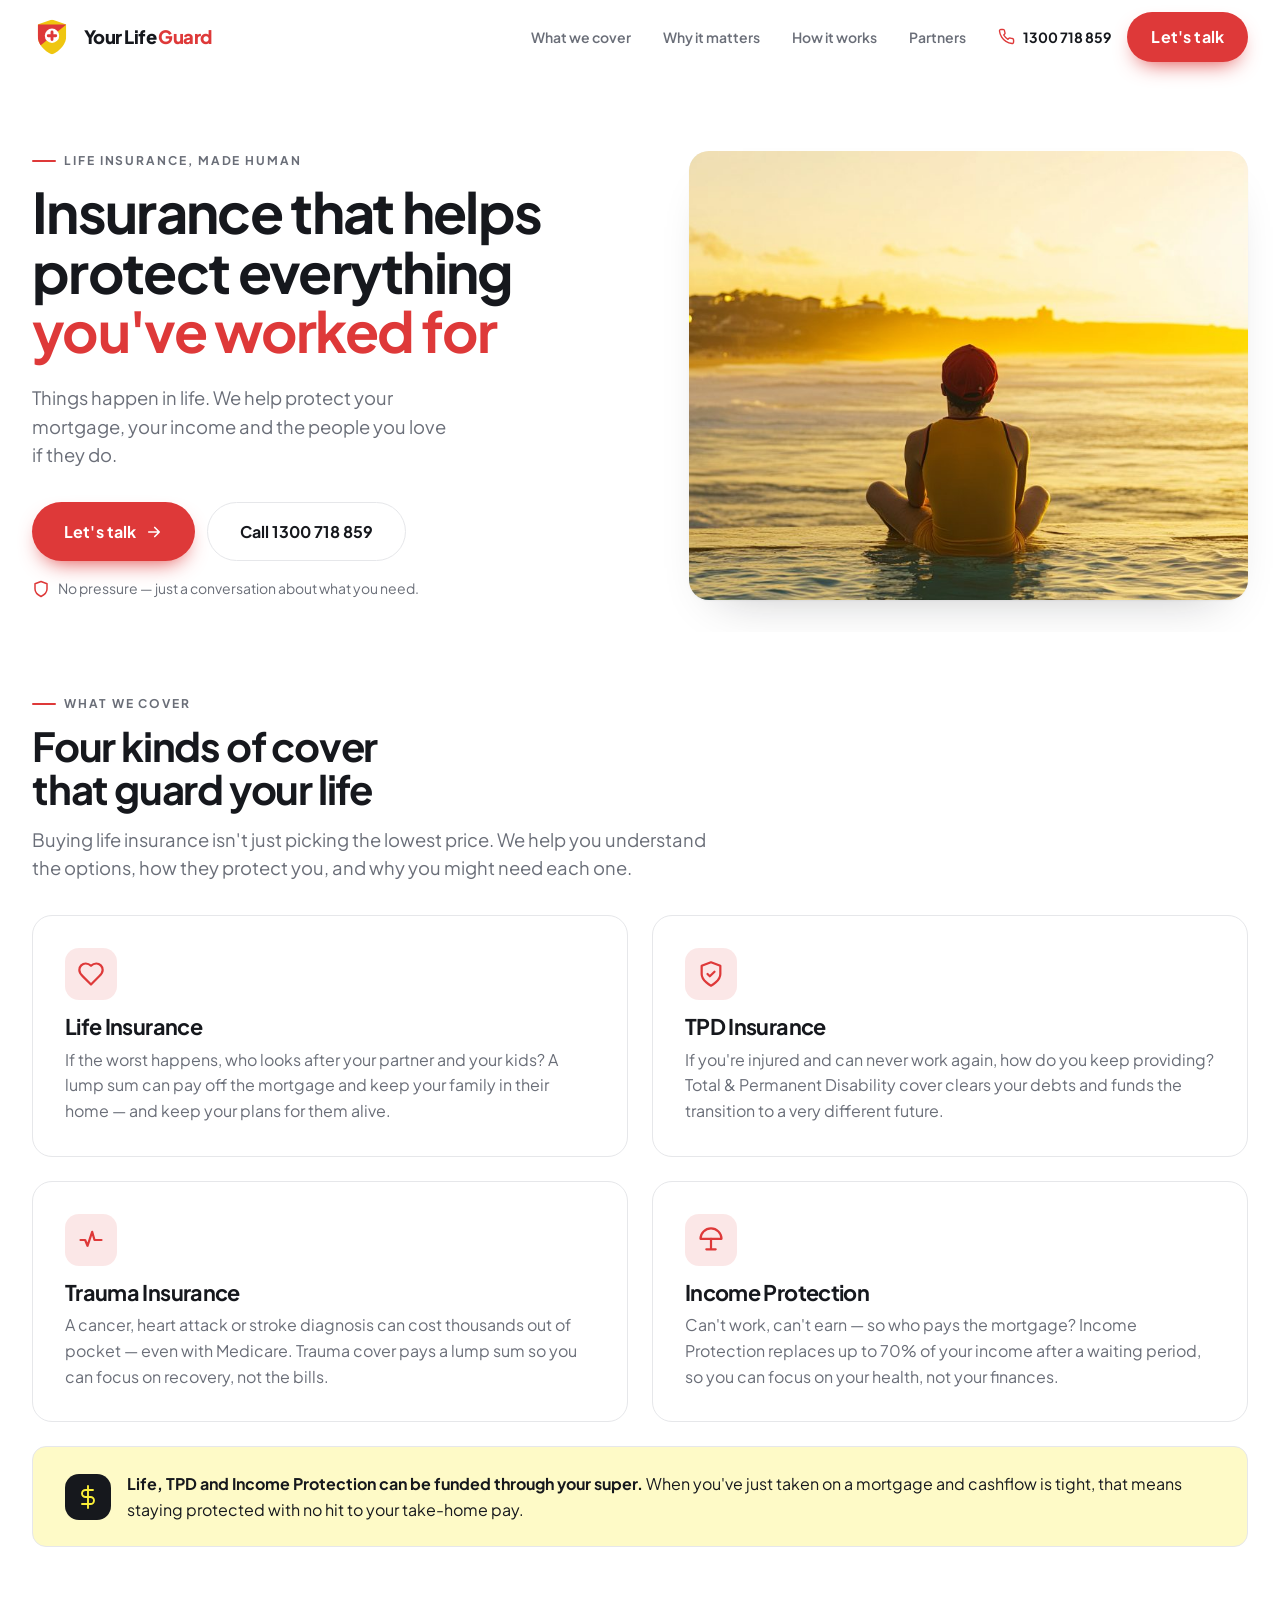
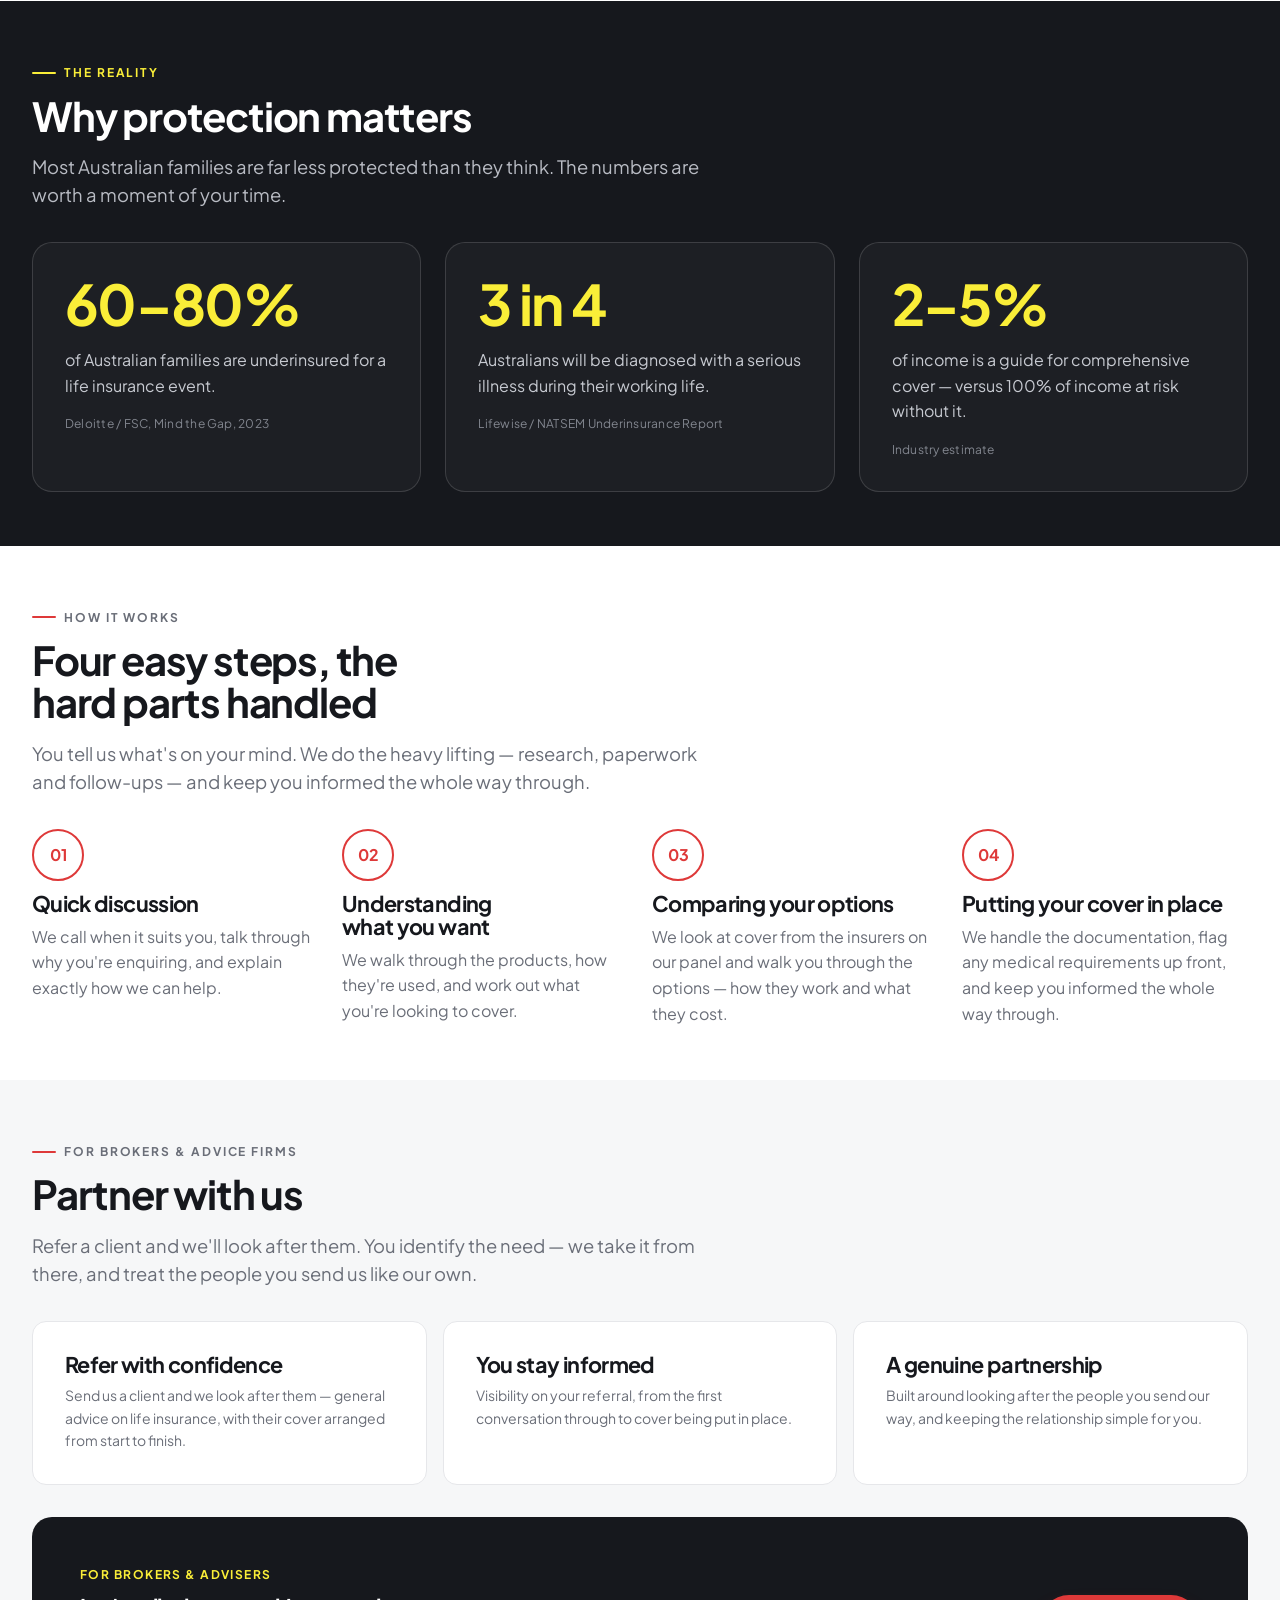
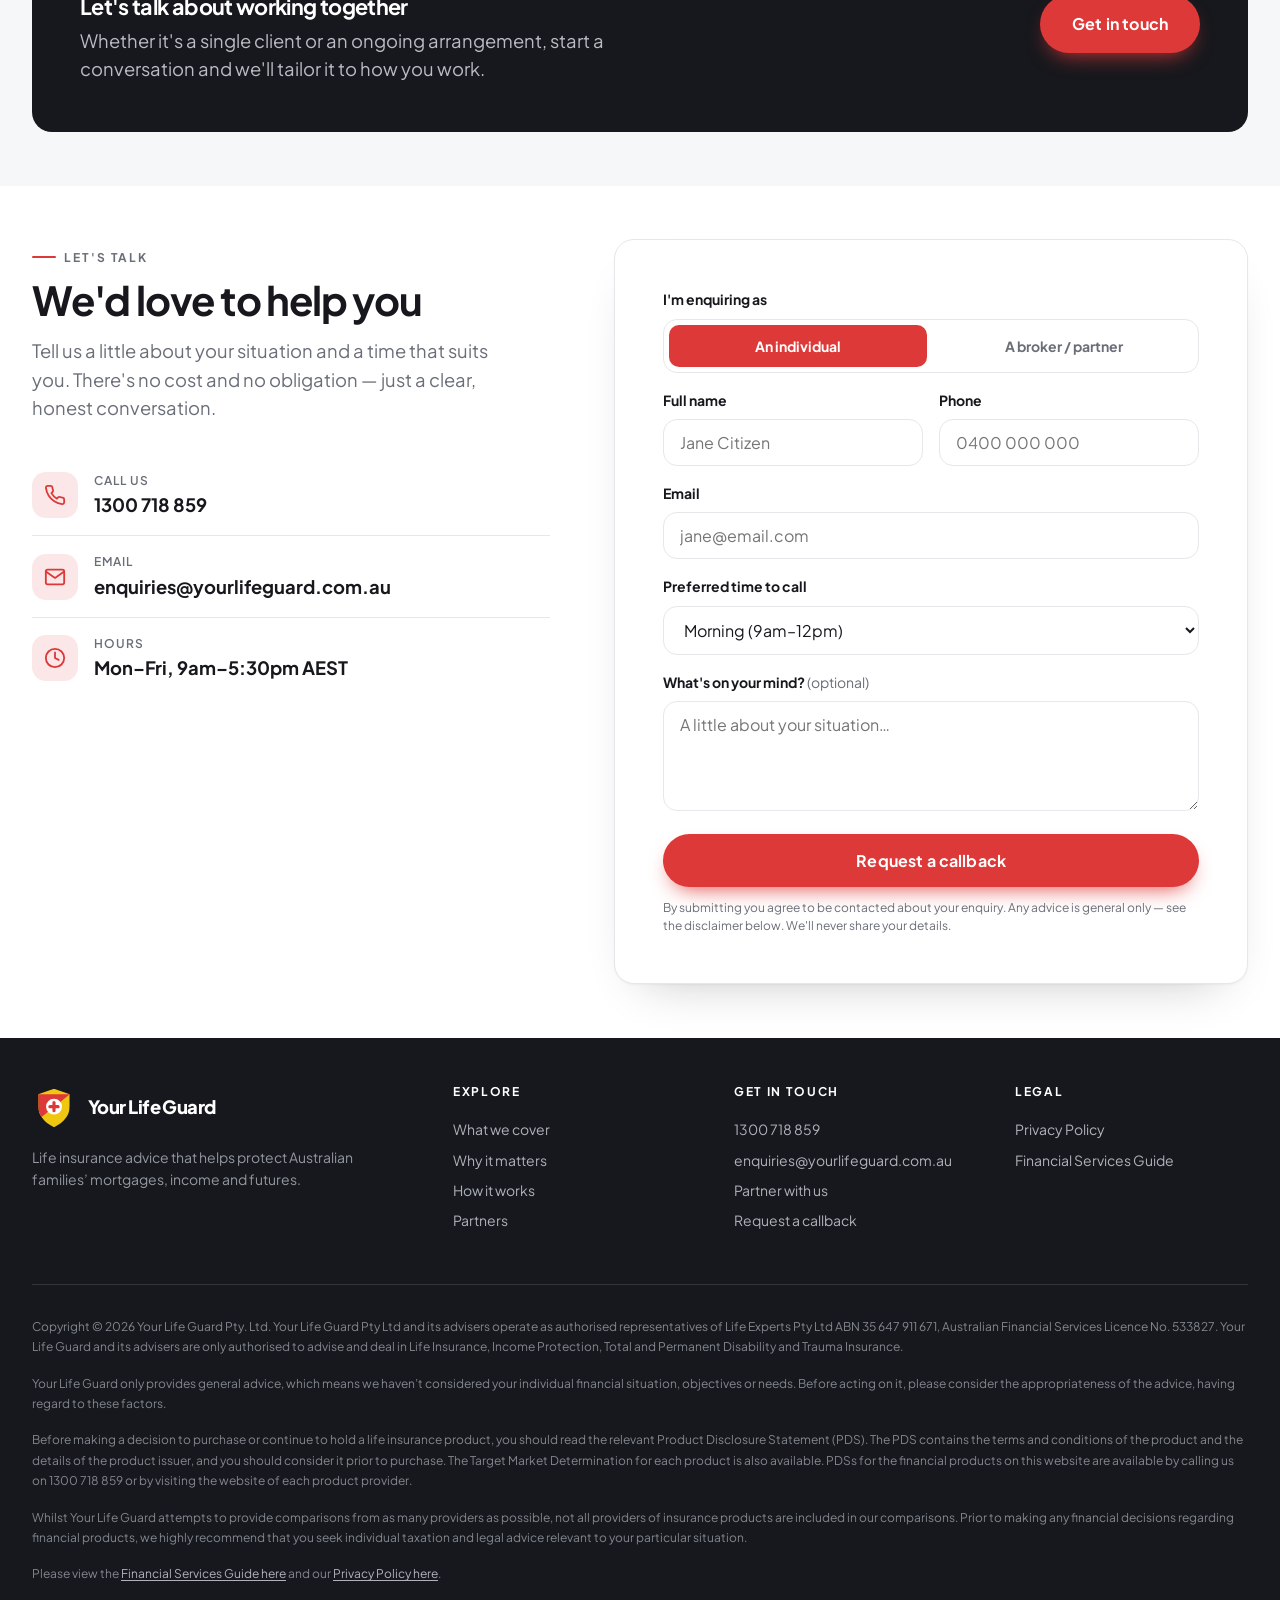
==== commit d84592dc: "v2.2 — add favicon/icon link tags to index, privacy, thanks" ====
--- a/index.html
+++ b/index.html
@@ -10,6 +10,11 @@
 <link rel="preload" as="style" href="https://fonts.googleapis.com/css2?family=Plus+Jakarta+Sans:wght@400;500;600;700;800&display=swap">
 <link href="https://fonts.googleapis.com/css2?family=Plus+Jakarta+Sans:wght@400;500;600;700;800&display=swap" rel="stylesheet">
 <link rel="icon" type="image/svg+xml" href="favicon.svg">
+<link rel="icon" type="image/png" sizes="32x32" href="favicon-32.png">
+<link rel="icon" type="image/png" sizes="16x16" href="favicon-16.png">
+<link rel="apple-touch-icon" sizes="180x180" href="apple-touch-icon.png">
+<link rel="manifest" href="site.webmanifest">
+<meta name="theme-color" content="#DE3939">
 <link rel="stylesheet" href="styles.css">
 </head>
 <body>
@@ -48,8 +53,7 @@
       <h1>Insurance that helps protect everything <span class="accent">you've worked for</span></h1>
       <p class="lead">Things happen in life. We help protect your mortgage, your income and the people you love if they do.</p>
       <div class="hero-actions">
-        <a class="btn btn-primary btn-lg" href="#contact">
-          Let's talk
+        <a class="btn btn-primary btn-lg" href="#contact">Let's talk
           <svg viewBox="0 0 24 24" fill="none" stroke="currentColor" stroke-width="2.2" stroke-linecap="round" stroke-linejoin="round"><path d="M5 12h14M13 6l6 6-6 6"/></svg>
         </a>
         <a class="btn btn-ghost btn-lg" href="tel:1300718859">Call 1300 718 859</a>
@@ -74,7 +78,6 @@
       <h2 class="section-title">Four kinds of cover that guard your life</h2>
       <p class="lead">Buying life insurance isn't just picking the lowest price. We help you understand the options, how they protect you, and why you might need each one.</p>
     </div>
-
     <div class="products">
       <article class="product reveal">
         <div class="pico"><svg viewBox="0 0 24 24" fill="none" stroke="currentColor" stroke-width="1.9" stroke-linecap="round" stroke-linejoin="round"><path d="M19 14c1.49-1.46 3-3.21 3-5.5A5.5 5.5 0 0 0 16.5 3c-1.76 0-3 .5-4.5 2-1.5-1.5-2.74-2-4.5-2A5.5 5.5 0 0 0 2 8.5c0 2.3 1.5 4.05 3 5.5l7 7Z"/></svg></div>
@@ -97,7 +100,6 @@
         <p>Can't work, can't earn — so who pays the mortgage? Income Protection replaces up to 70% of your income after a waiting period, so you can focus on your health, not your finances.</p>
       </article>
     </div>
-
     <div class="super-note reveal">
       <span class="ico"><svg viewBox="0 0 24 24" fill="none" stroke="currentColor" stroke-width="1.9" stroke-linecap="round" stroke-linejoin="round"><path d="M12 1v22M17 5H9.5a3.5 3.5 0 0 0 0 7h5a3.5 3.5 0 0 1 0 7H6"/></svg></span>
       <p><strong>Life, TPD and Income Protection can be funded through your super.</strong> When you've just taken on a mortgage and cashflow is tight, that means staying protected with no hit to your take-home pay.</p>
@@ -193,11 +195,10 @@
 
     <form class="form-card reveal" id="contact-form"
           action="https://formsubmit.co/enquiries@yourlifeguard.com.au" method="POST">
-      <input type="hidden" name="_subject" value="New website enquiry — Your Life Guard">
+      <input type="hidden" name="_subject" value="New enquiry from yourlifeguard.com.au">
       <input type="hidden" name="_captcha" value="false">
       <input type="hidden" name="_template" value="table">
       <input type="hidden" name="_next" value="https://sljikoiasdf.github.io/your-life-guard-site/thanks.html">
-      <input type="hidden" name="_autoresponse" value="Thanks for getting in touch with Your Life Guard. We've received your enquiry and one of our team will be in contact during the time you nominated. If you need to reach us sooner, please call 1300 718 859. — The Your Life Guard team">
       <input type="text" name="_honey" style="display:none">
 
       <div class="form-body">
@@ -207,21 +208,21 @@
             <button type="button" data-who="Individual" aria-pressed="true">An individual</button>
             <button type="button" data-who="Partner" aria-pressed="false">A broker / partner</button>
           </div>
-          <input type="hidden" id="who-input" name="Enquiry Type" value="Individual">
+          <input type="hidden" id="who-input" name="who" value="Individual">
         </div>
         <div class="field-row">
-          <div class="field"><label for="f-name">Full name</label><input id="f-name" name="Full Name" type="text" placeholder="Jane Citizen" required></div>
-          <div class="field"><label for="f-phone">Phone</label><input id="f-phone" name="Phone" type="tel" placeholder="0400 000 000" required></div>
+          <div class="field"><label for="f-name">Full name</label><input id="f-name" name="name" type="text" placeholder="Jane Citizen" required></div>
+          <div class="field"><label for="f-phone">Phone</label><input id="f-phone" name="phone" type="tel" placeholder="0400 000 000" required></div>
         </div>
-        <div class="field"><label for="f-email">Email</label><input id="f-email" name="Email" type="email" placeholder="jane@email.com" required></div>
+        <div class="field"><label for="f-email">Email</label><input id="f-email" name="email" type="email" placeholder="jane@email.com" required></div>
         <div class="field"><label for="f-time">Preferred time to call</label>
-          <select id="f-time" name="Preferred Contact Time">
+          <select id="f-time" name="time">
             <option>Morning (9am–12pm)</option>
             <option>Afternoon (12pm–5pm)</option>
             <option>After hours</option>
           </select>
         </div>
-        <div class="field"><label for="f-msg">What's on your mind? <span style="font-weight:400;color:var(--text-soft);">(optional)</span></label><textarea id="f-msg" name="Message" placeholder="A little about your situation…"></textarea></div>
+        <div class="field"><label for="f-msg">What's on your mind? <span style="font-weight:400;color:var(--text-soft);">(optional)</span></label><textarea id="f-msg" name="message" placeholder="A little about your situation…"></textarea></div>
         <button type="submit" class="btn btn-primary btn-lg" style="width:100%;">Request a callback</button>
         <p class="form-note">By submitting you agree to be contacted about your enquiry. Any advice is general only — see the disclaimer below. We'll never share your details.</p>
       </div>
--- a/styles.css
+++ b/styles.css
@@ -24,7 +24,7 @@
   --s-5:24px; --s-6:32px; --s-7:48px; --s-8:64px; --s-9:96px;
   --section-y:clamp(36px,4.2vw,56px);
 
-  --radius:14px; --radius-lg:20px; --maxw:1140px;
+  --radius:14px; --radius-lg:20px; --maxw:1320px;
   --h-spacing:-0.03em;
   --shadow:0 1px 2px rgba(16,18,22,.04),0 22px 48px -30px rgba(16,18,22,.3);
 }
@@ -58,7 +58,7 @@
 .nav{display:flex;align-items:center;gap:var(--s-6);height:74px;}
 .brand{display:flex;align-items:center;gap:var(--s-3);font-weight:800;}
 .brand .ylg-mark{width:40px;height:40px;flex:none;}
-.brand-name{font-size:var(--fs-lead);font-weight:800;line-height:1;letter-spacing:var(--h-spacing);}
+.brand-name{font-size:var(--fs-lead);font-weight:800;line-height:1;letter-spacing:var(--h-spacing);white-space:nowrap;}
 .brand-name .accent{color:var(--accent);}
 .nav-links{display:flex;align-items:center;gap:var(--s-6);margin-left:auto;}
 .nav-links a{font-size:var(--fs-sm);font-weight:600;color:var(--text-soft);transition:color .2s;white-space:nowrap;}
@@ -68,7 +68,7 @@
 .nav-phone svg{width:17px;height:17px;color:var(--accent);}
 .nav-toggle{display:none;background:none;border:none;color:var(--text);}
 
-.hero{padding:36px 0 var(--s-6);overflow:hidden;}
+.hero{padding:76px 0 var(--s-6);overflow:hidden;}
 .hero-grid{display:grid;grid-template-columns:1.05fr .95fr;gap:40px;align-items:stretch;}
 .hero h1{font-size:var(--fs-display);}
 .hero h1 .accent{color:var(--accent);}
@@ -175,11 +175,22 @@
 }
 @media (max-width:680px){
   body{font-size:var(--fs-body);}
+  .container{padding:0 var(--s-5);}
+  .nav{height:62px;gap:var(--s-3);}
+  .brand .ylg-mark{width:32px;height:32px;}
+  .brand-name{font-size:1.02rem;}
   .nav-links{display:none;}
-  .nav-toggle{display:inline-grid;place-items:center;margin-left:auto;}
+  .nav-cta{margin-left:auto;gap:var(--s-3);}
+  .nav-cta .btn-primary{display:none;}
   .nav-cta .nav-phone span{display:none;}
+  .nav-phone svg{width:22px;height:22px;}
+  .nav-toggle{display:inline-grid;place-items:center;}
+  .nav-links.open{display:flex;flex-direction:column;gap:0;align-items:stretch;position:absolute;left:0;right:0;top:62px;margin:0;background:#fff;border-top:1px solid var(--line);border-bottom:1px solid var(--line);padding:var(--s-2) var(--s-5) var(--s-4);box-shadow:var(--shadow);}
+  .nav-links.open a{padding:var(--s-4) 0;font-size:1.05rem;border-bottom:1px solid var(--line);}
+  .nav-links.open a:last-child{border-bottom:none;}
   .hero{padding:20px 0 var(--s-5);}
-  .hero h1{font-size:clamp(2rem,8vw,2.6rem);}
+  .hero h1{font-size:clamp(1.8rem,7vw,2.3rem);line-height:1.12;}
+  .hero .lead{font-size:1.05rem;margin-top:var(--s-4);}
   .hero-actions{margin-top:var(--s-5);}
   .hero-media .photo{aspect-ratio:3/2;}
   .block-head{margin-bottom:var(--s-5);}
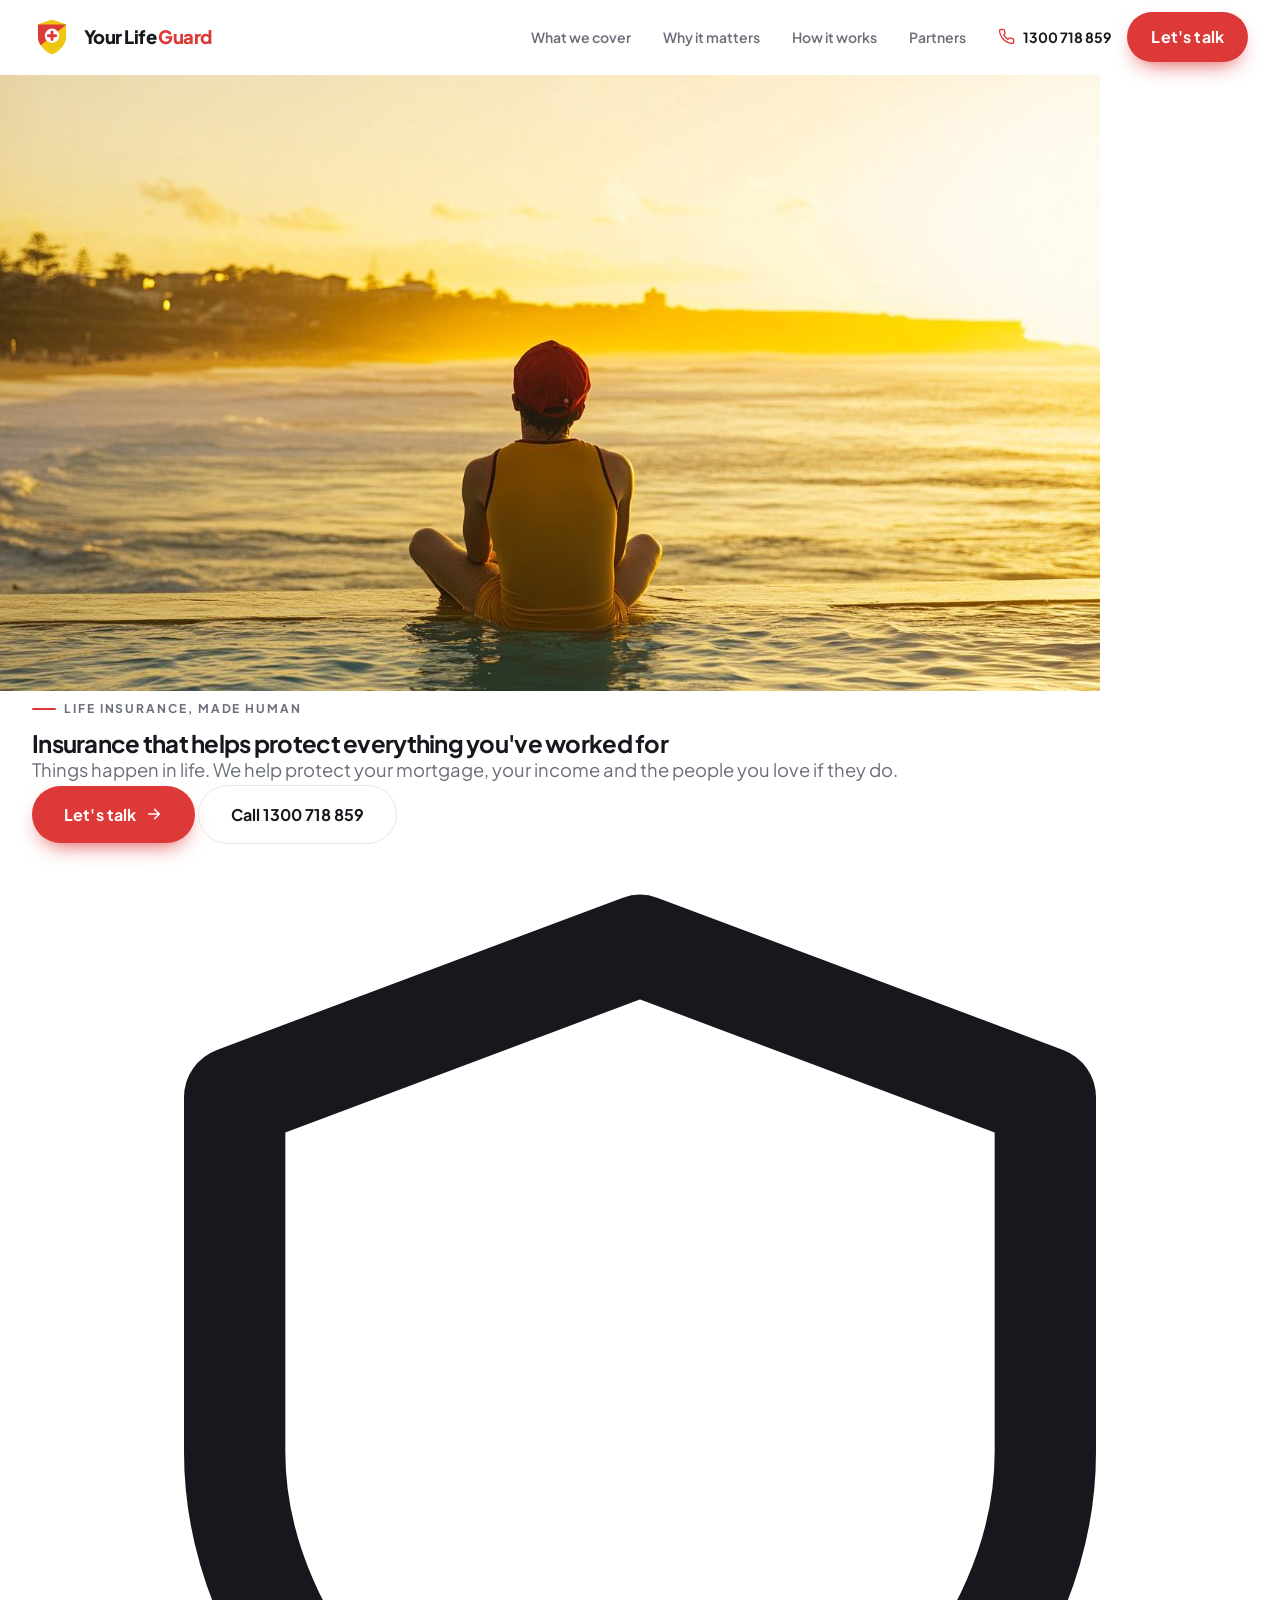
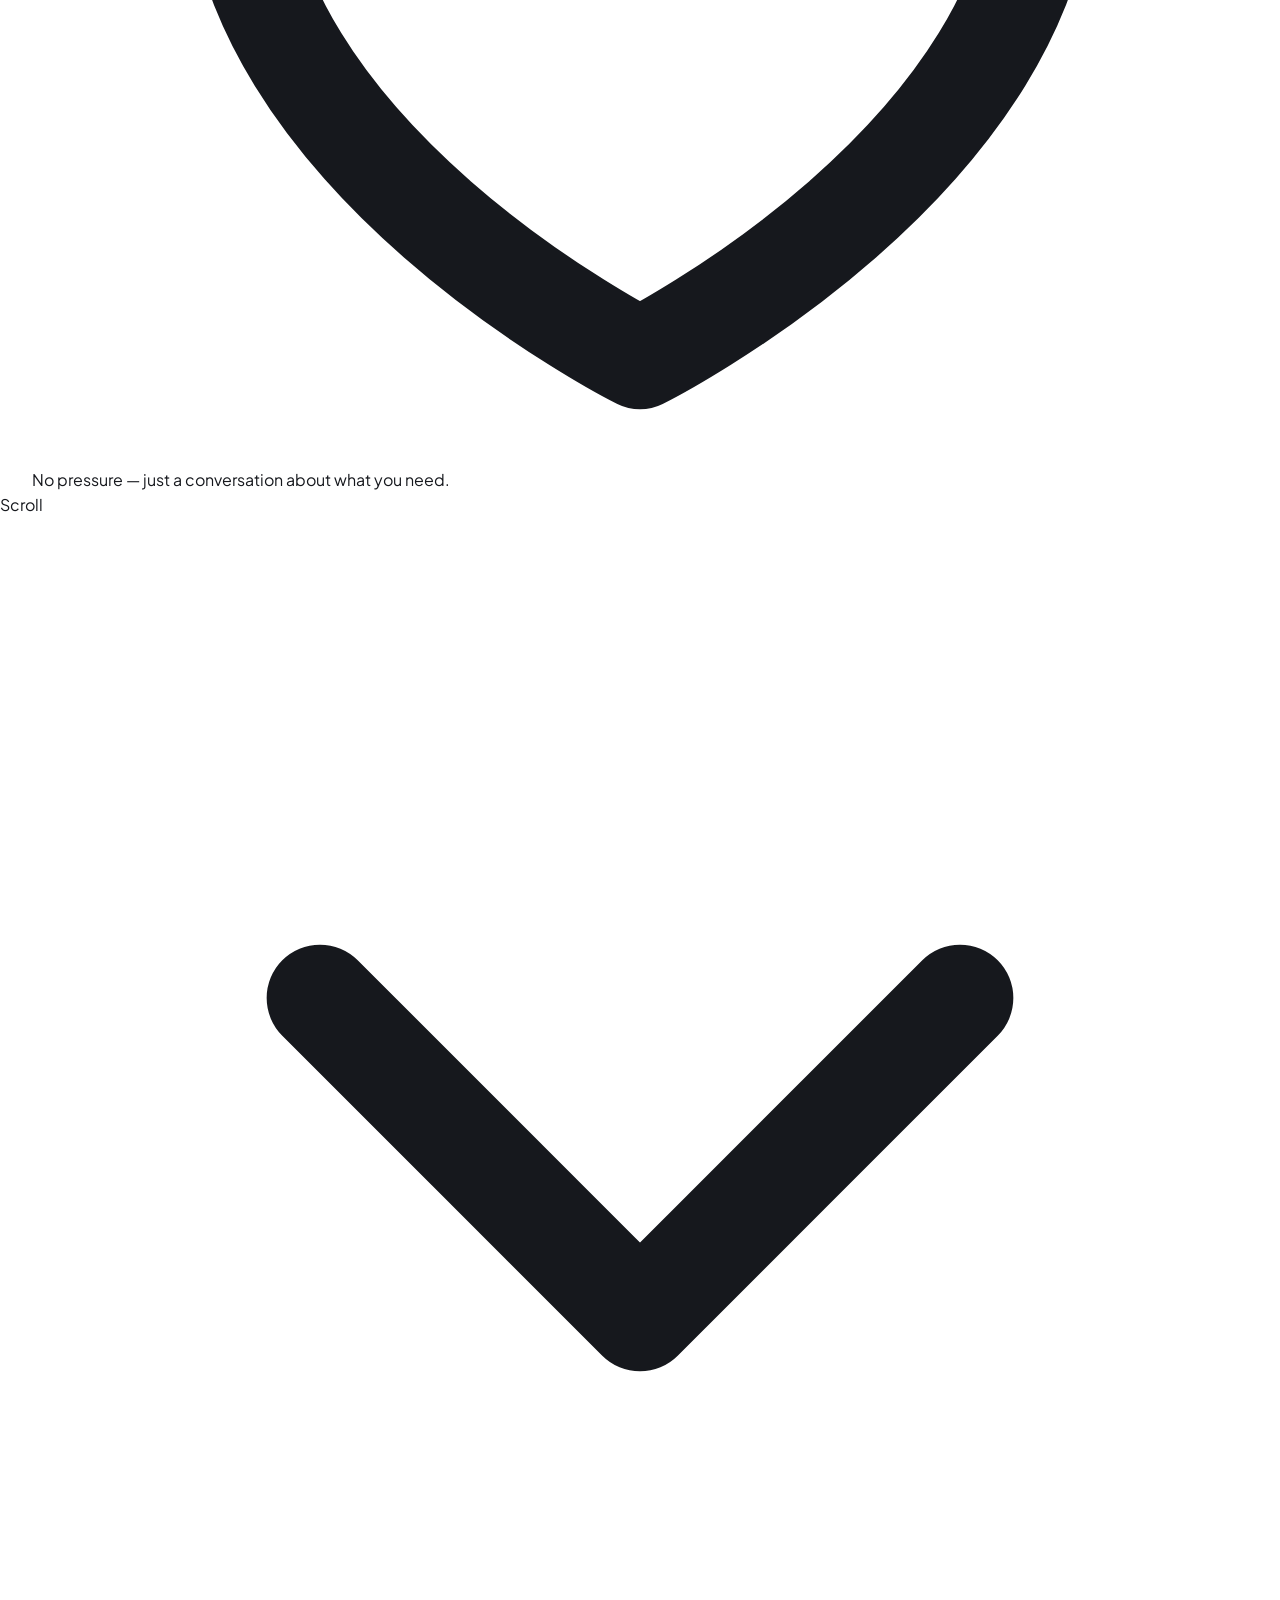
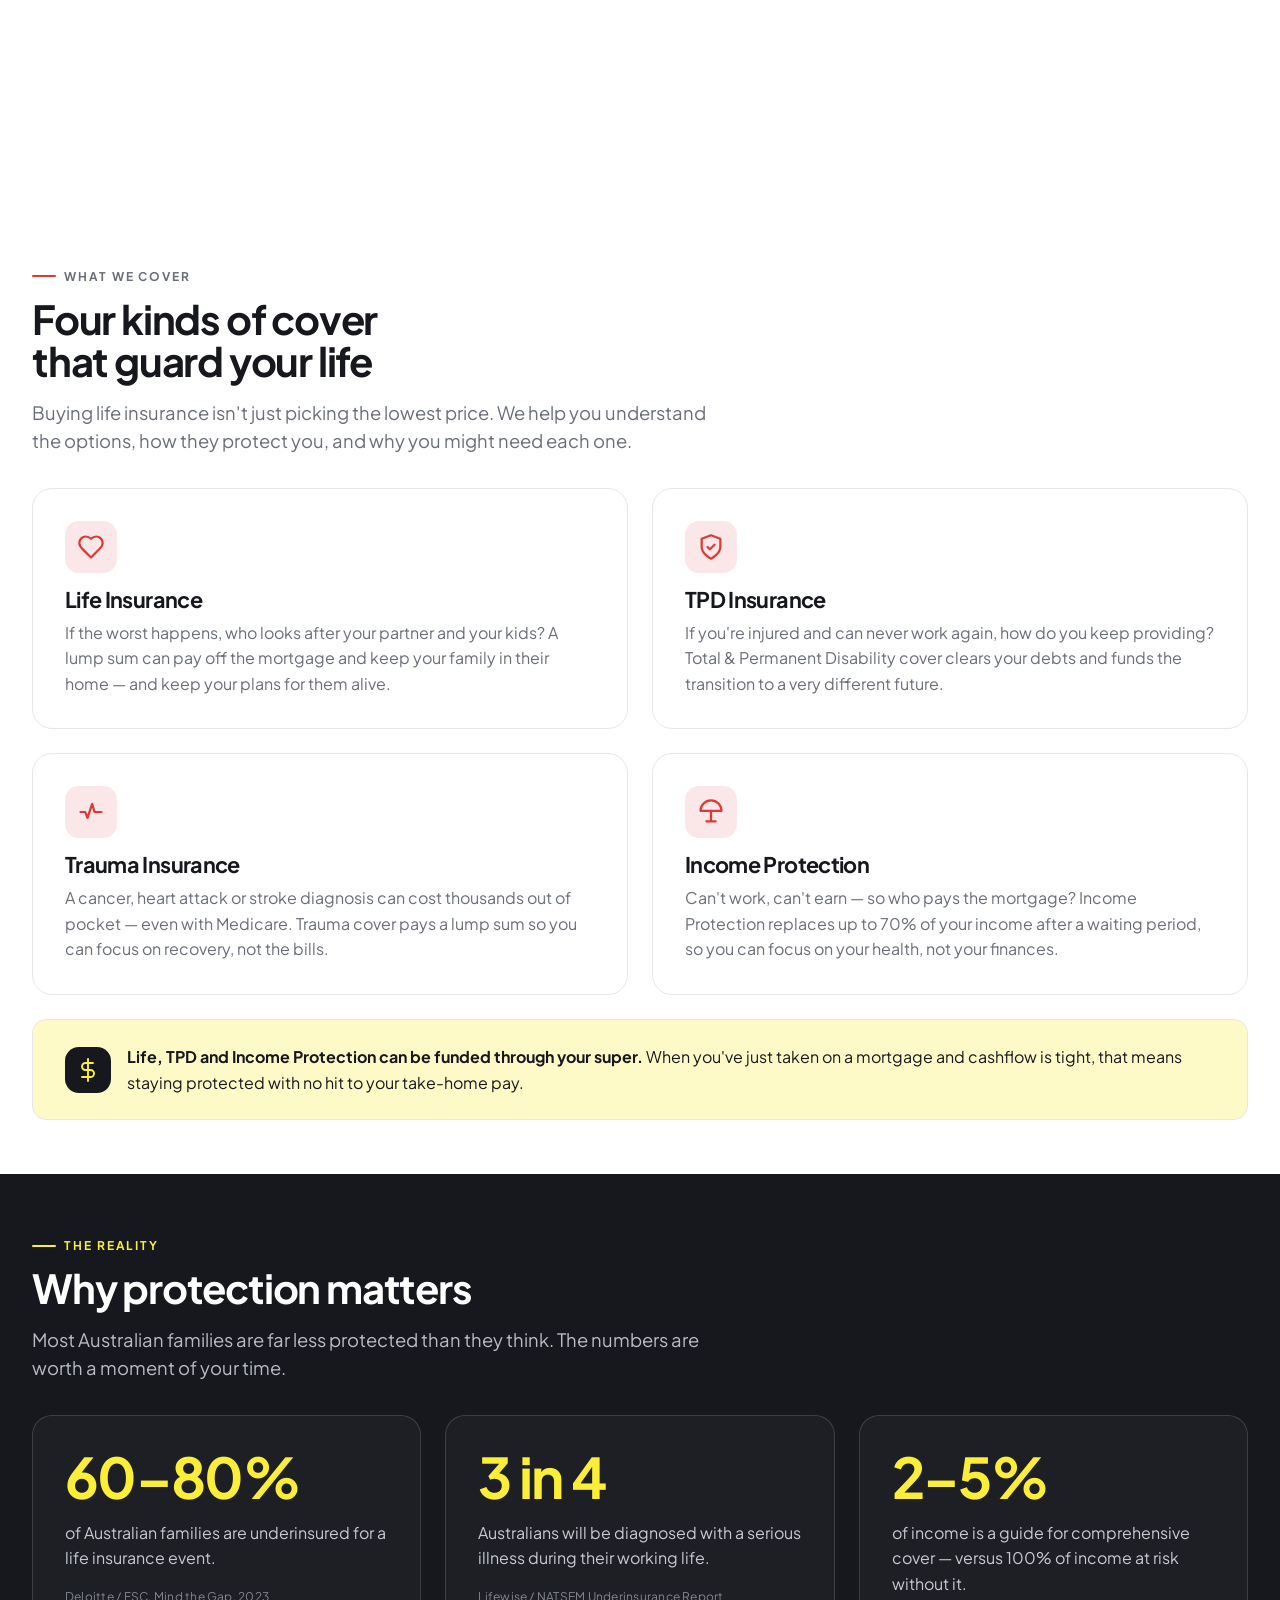
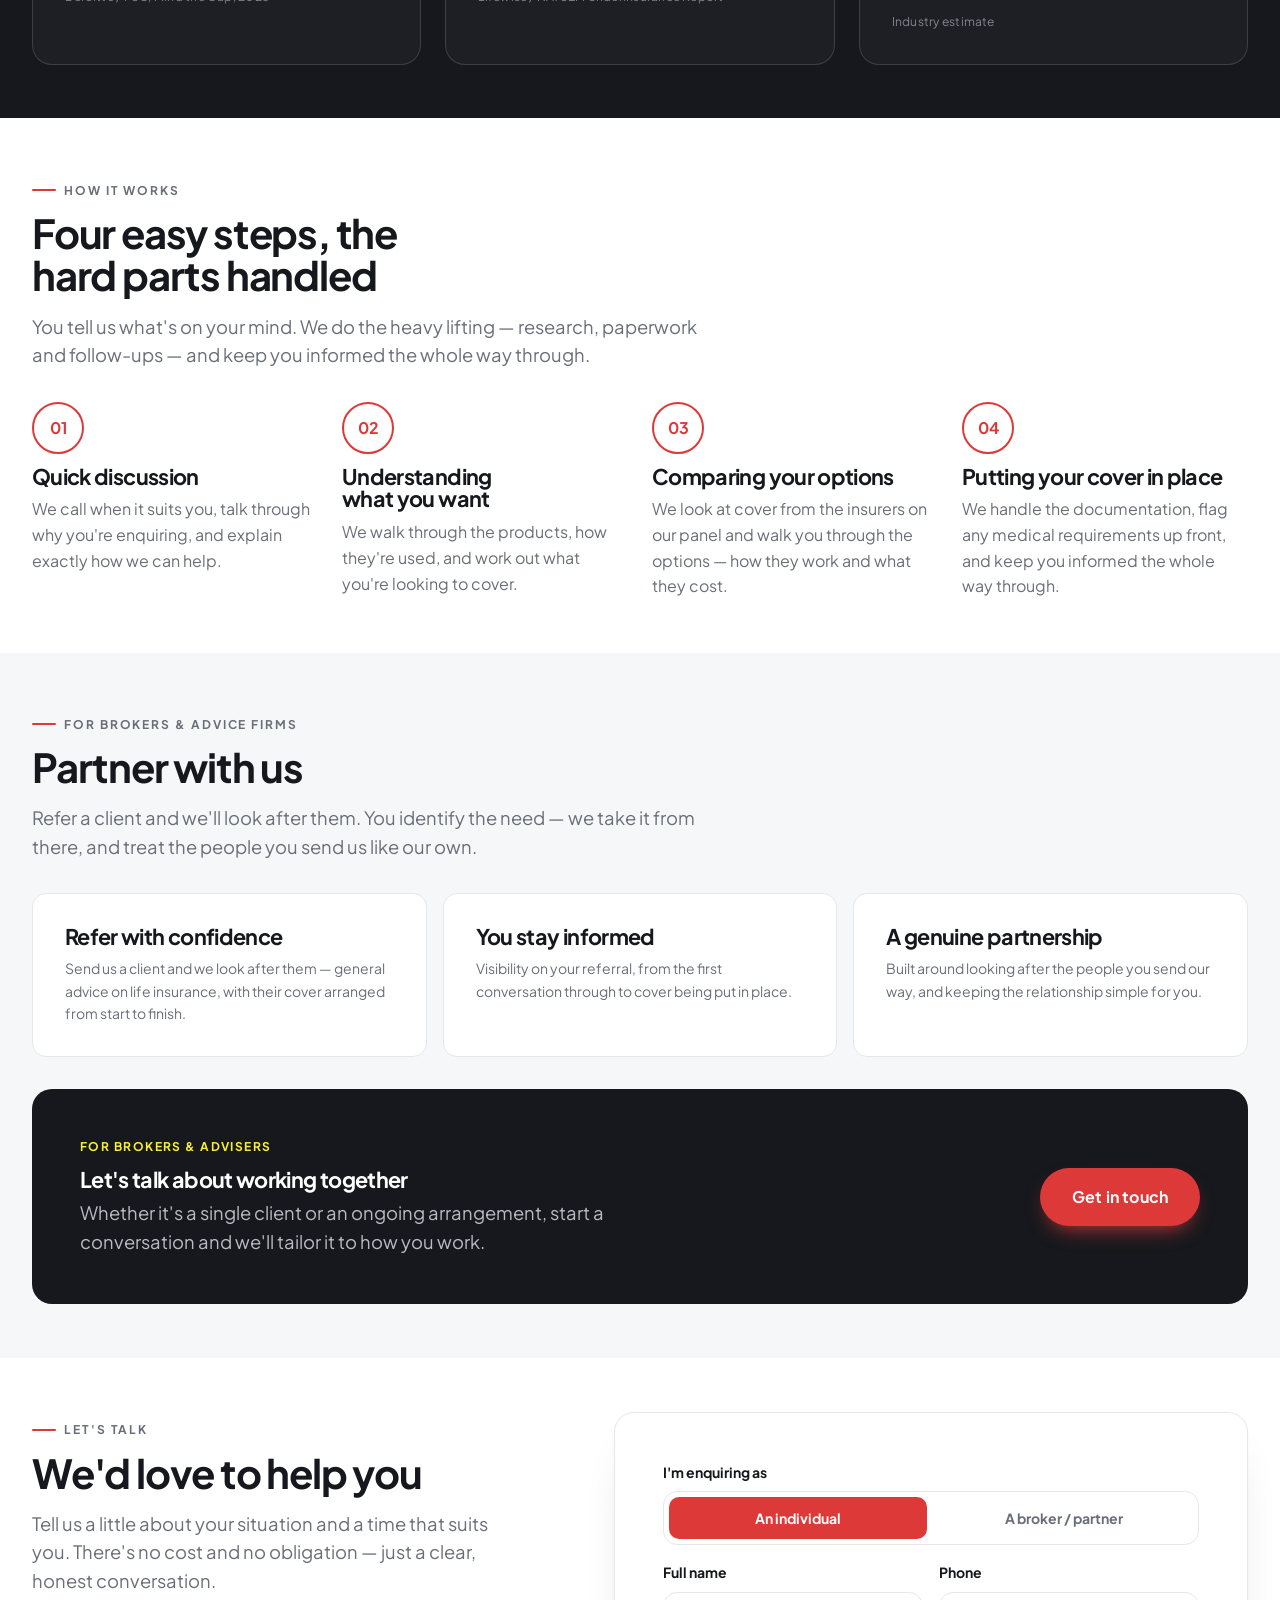
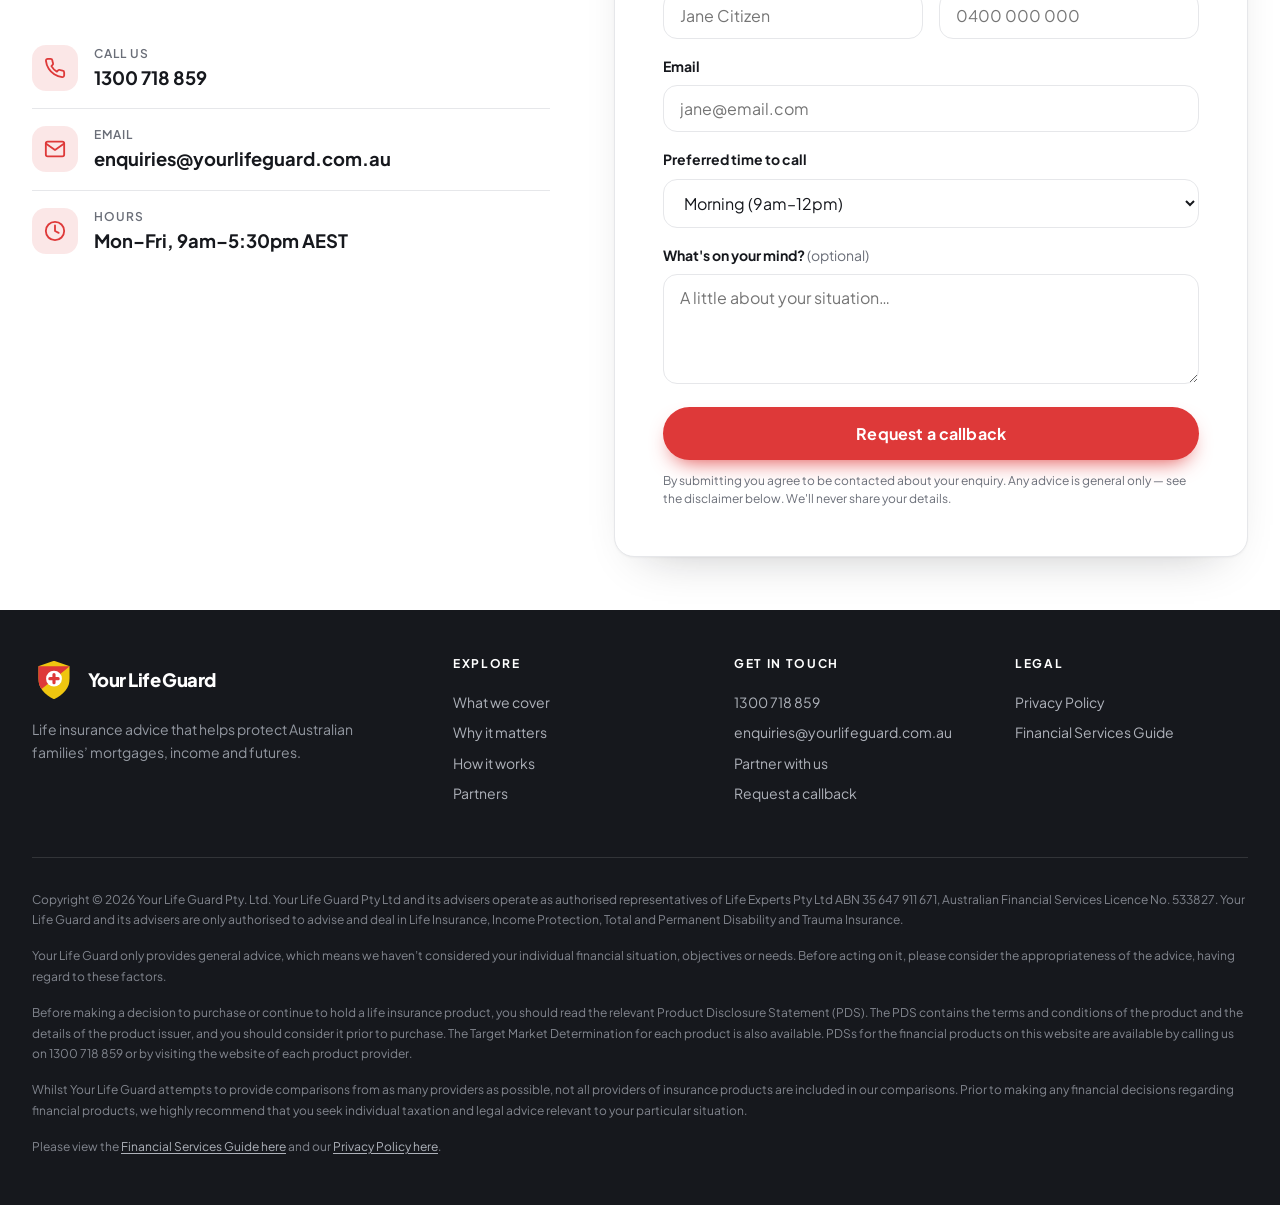
==== commit a085a219: "v2e — full-bleed cinematic hero (.fbhero), scroll-aware header on home, updated styles + app.js" ====
--- a/index.html
+++ b/index.html
@@ -5,6 +5,17 @@
 <meta name="viewport" content="width=device-width,initial-scale=1">
 <title>Your Life Guard — Insurance that helps protect what matters</title>
 <meta name="description" content="Your Life Guard helps Australian families arrange life insurance — Life, Income Protection, TPD and Trauma cover. General advice, made simple.">
+<meta property="og:type" content="website">
+<meta property="og:title" content="Your Life Guard — Protect everything you've worked for">
+<meta property="og:description" content="Life insurance, made human. We help protect your mortgage, your income and the people you love. Call 1300 718 859.">
+<meta property="og:url" content="https://yourlifeguard.com.au">
+<meta property="og:image" content="https://sljikoiasdf.github.io/your-life-guard-site/og-image.png">
+<meta property="og:image:width" content="1200">
+<meta property="og:image:height" content="630">
+<meta name="twitter:card" content="summary_large_image">
+<meta name="twitter:title" content="Your Life Guard — Protect everything you've worked for">
+<meta name="twitter:description" content="Life insurance, made human. Call 1300 718 859.">
+<meta name="twitter:image" content="https://sljikoiasdf.github.io/your-life-guard-site/og-image.png">
 <link rel="preconnect" href="https://fonts.googleapis.com">
 <link rel="preconnect" href="https://fonts.gstatic.com" crossorigin>
 <link rel="preload" as="style" href="https://fonts.googleapis.com/css2?family=Plus+Jakarta+Sans:wght@400;500;600;700;800&display=swap">
@@ -17,8 +28,9 @@
 <meta name="theme-color" content="#DE3939">
 <link rel="stylesheet" href="styles.css">
 </head>
-<body>
-
+<body class="home">
+
+<!-- ====================== HEADER ====================== -->
 <header class="site-header">
   <div class="container nav">
     <a class="brand" href="#top" aria-label="Your Life Guard home">
@@ -46,31 +58,35 @@
 
 <main id="top">
 
-<section class="hero">
-  <div class="container hero-grid">
-    <div class="hero-copy reveal">
-      <span class="eyebrow">Life insurance, made human</span>
-      <h1>Insurance that helps protect everything <span class="accent">you've worked for</span></h1>
-      <p class="lead">Things happen in life. We help protect your mortgage, your income and the people you love if they do.</p>
-      <div class="hero-actions">
-        <a class="btn btn-primary btn-lg" href="#contact">Let's talk
-          <svg viewBox="0 0 24 24" fill="none" stroke="currentColor" stroke-width="2.2" stroke-linecap="round" stroke-linejoin="round"><path d="M5 12h14M13 6l6 6-6 6"/></svg>
-        </a>
-        <a class="btn btn-ghost btn-lg" href="tel:1300718859">Call 1300 718 859</a>
-      </div>
-      <p class="hero-reassure">
-        <svg viewBox="0 0 24 24" fill="none" stroke="currentColor" stroke-width="2" stroke-linecap="round" stroke-linejoin="round"><path d="M12 22s8-4 8-10V5l-8-3-8 3v7c0 6 8 10 8 10Z"/></svg>
-        No pressure — just a conversation about what you need.
-      </p>
-    </div>
-    <div class="hero-media reveal">
-      <div class="photo">
-        <img src="hero-lifeguard.jpg" alt="Australian lifeguard watching the surf at sunrise">
-      </div>
-    </div>
-  </div>
-</section>
-
+<!-- ====================== HERO (full-bleed) ====================== -->
+<section class="fbhero">
+  <img class="bg" src="hero-lifeguard.jpg" alt="Australian lifeguard watching the surf at sunrise">
+  <div class="scrim"></div>
+  <div class="scrim-b"></div>
+  <div class="fbhero-body">
+    <div class="container">
+      <div class="fbhero-inner">
+        <span class="eyebrow">Life insurance, made human</span>
+        <h1>Insurance that helps protect everything <span class="accent">you've worked for</span></h1>
+        <p class="lead">Things happen in life. We help protect your mortgage, your income and the people you love if they do.</p>
+        <div class="fbhero-actions">
+          <a class="btn btn-primary btn-lg" href="#contact">
+            Let's talk
+            <svg viewBox="0 0 24 24" fill="none" stroke="currentColor" stroke-width="2.2" stroke-linecap="round" stroke-linejoin="round"><path d="M5 12h14M13 6l6 6-6 6"/></svg>
+          </a>
+          <a class="btn btn-ghost btn-lg" href="tel:1300718859">Call 1300 718 859</a>
+        </div>
+        <p class="fbhero-reassure">
+          <svg viewBox="0 0 24 24" fill="none" stroke="currentColor" stroke-width="2" stroke-linecap="round" stroke-linejoin="round"><path d="M12 22s8-4 8-10V5l-8-3-8 3v7c0 6 8 10 8 10Z"/></svg>
+          No pressure — just a conversation about what you need.
+        </p>
+      </div>
+    </div>
+  </div>
+  <div class="scroll-hint">Scroll<svg viewBox="0 0 24 24" fill="none" stroke="currentColor" stroke-width="2" stroke-linecap="round" stroke-linejoin="round"><path d="M6 9l6 6 6-6"/></svg></div>
+</section>
+
+<!-- ====================== COVER ====================== -->
 <section class="block" id="cover">
   <div class="container">
     <div class="block-head reveal">
@@ -78,6 +94,7 @@
       <h2 class="section-title">Four kinds of cover that guard your life</h2>
       <p class="lead">Buying life insurance isn't just picking the lowest price. We help you understand the options, how they protect you, and why you might need each one.</p>
     </div>
+
     <div class="products">
       <article class="product reveal">
         <div class="pico"><svg viewBox="0 0 24 24" fill="none" stroke="currentColor" stroke-width="1.9" stroke-linecap="round" stroke-linejoin="round"><path d="M19 14c1.49-1.46 3-3.21 3-5.5A5.5 5.5 0 0 0 16.5 3c-1.76 0-3 .5-4.5 2-1.5-1.5-2.74-2-4.5-2A5.5 5.5 0 0 0 2 8.5c0 2.3 1.5 4.05 3 5.5l7 7Z"/></svg></div>
@@ -100,6 +117,7 @@
         <p>Can't work, can't earn — so who pays the mortgage? Income Protection replaces up to 70% of your income after a waiting period, so you can focus on your health, not your finances.</p>
       </article>
     </div>
+
     <div class="super-note reveal">
       <span class="ico"><svg viewBox="0 0 24 24" fill="none" stroke="currentColor" stroke-width="1.9" stroke-linecap="round" stroke-linejoin="round"><path d="M12 1v22M17 5H9.5a3.5 3.5 0 0 0 0 7h5a3.5 3.5 0 0 1 0 7H6"/></svg></span>
       <p><strong>Life, TPD and Income Protection can be funded through your super.</strong> When you've just taken on a mortgage and cashflow is tight, that means staying protected with no hit to your take-home pay.</p>
@@ -107,6 +125,7 @@
   </div>
 </section>
 
+<!-- ====================== WHY IT MATTERS ====================== -->
 <section class="block reality" id="matters">
   <div class="container">
     <div class="block-head reveal">
@@ -134,6 +153,7 @@
   </div>
 </section>
 
+<!-- ====================== HOW IT WORKS ====================== -->
 <section class="block" id="how">
   <div class="container">
     <div class="block-head reveal">
@@ -142,14 +162,27 @@
       <p class="lead">You tell us what's on your mind. We do the heavy lifting — research, paperwork and follow-ups — and keep you informed the whole way through.</p>
     </div>
     <div class="steps">
-      <div class="step reveal"><h3>Quick discussion</h3><p>We call when it suits you, talk through why you're enquiring, and explain exactly how we can help.</p></div>
-      <div class="step reveal"><h3>Understanding what you want</h3><p>We walk through the products, how they're used, and work out what you're looking to cover.</p></div>
-      <div class="step reveal"><h3>Comparing your options</h3><p>We look at cover from the insurers on our panel and walk you through the options — how they work and what they cost.</p></div>
-      <div class="step reveal"><h3>Putting your cover in place</h3><p>We handle the documentation, flag any medical requirements up front, and keep you informed the whole way through.</p></div>
-    </div>
-  </div>
-</section>
-
+      <div class="step reveal">
+        <h3>Quick discussion</h3>
+        <p>We call when it suits you, talk through why you're enquiring, and explain exactly how we can help.</p>
+      </div>
+      <div class="step reveal">
+        <h3>Understanding what you want</h3>
+        <p>We walk through the products, how they're used, and work out what you're looking to cover.</p>
+      </div>
+      <div class="step reveal">
+        <h3>Comparing your options</h3>
+        <p>We look at cover from the insurers on our panel and walk you through the options — how they work and what they cost.</p>
+      </div>
+      <div class="step reveal">
+        <h3>Putting your cover in place</h3>
+        <p>We handle the documentation, flag any medical requirements up front, and keep you informed the whole way through.</p>
+      </div>
+    </div>
+  </div>
+</section>
+
+<!-- ====================== PARTNERS (B2B) ====================== -->
 <section class="block partners" id="partners">
   <div class="container">
     <div class="block-head reveal">
@@ -173,6 +206,7 @@
   </div>
 </section>
 
+<!-- ====================== CONTACT ====================== -->
 <section class="contact" id="contact">
   <div class="container contact-grid">
     <div class="contact-aside reveal">
@@ -195,10 +229,12 @@
 
     <form class="form-card reveal" id="contact-form"
           action="https://formsubmit.co/enquiries@yourlifeguard.com.au" method="POST">
+      <!-- FormSubmit configuration -->
       <input type="hidden" name="_subject" value="New enquiry from yourlifeguard.com.au">
       <input type="hidden" name="_captcha" value="false">
       <input type="hidden" name="_template" value="table">
       <input type="hidden" name="_next" value="https://sljikoiasdf.github.io/your-life-guard-site/thanks.html">
+      <!-- honeypot -->
       <input type="text" name="_honey" style="display:none">
 
       <div class="form-body">
@@ -232,6 +268,7 @@
 
 </main>
 
+<!-- ====================== FOOTER + MANDATORY DISCLAIMER ====================== -->
 <div id="ylg-footer"></div>
 
 <script src="logos-lab.js"></script>
